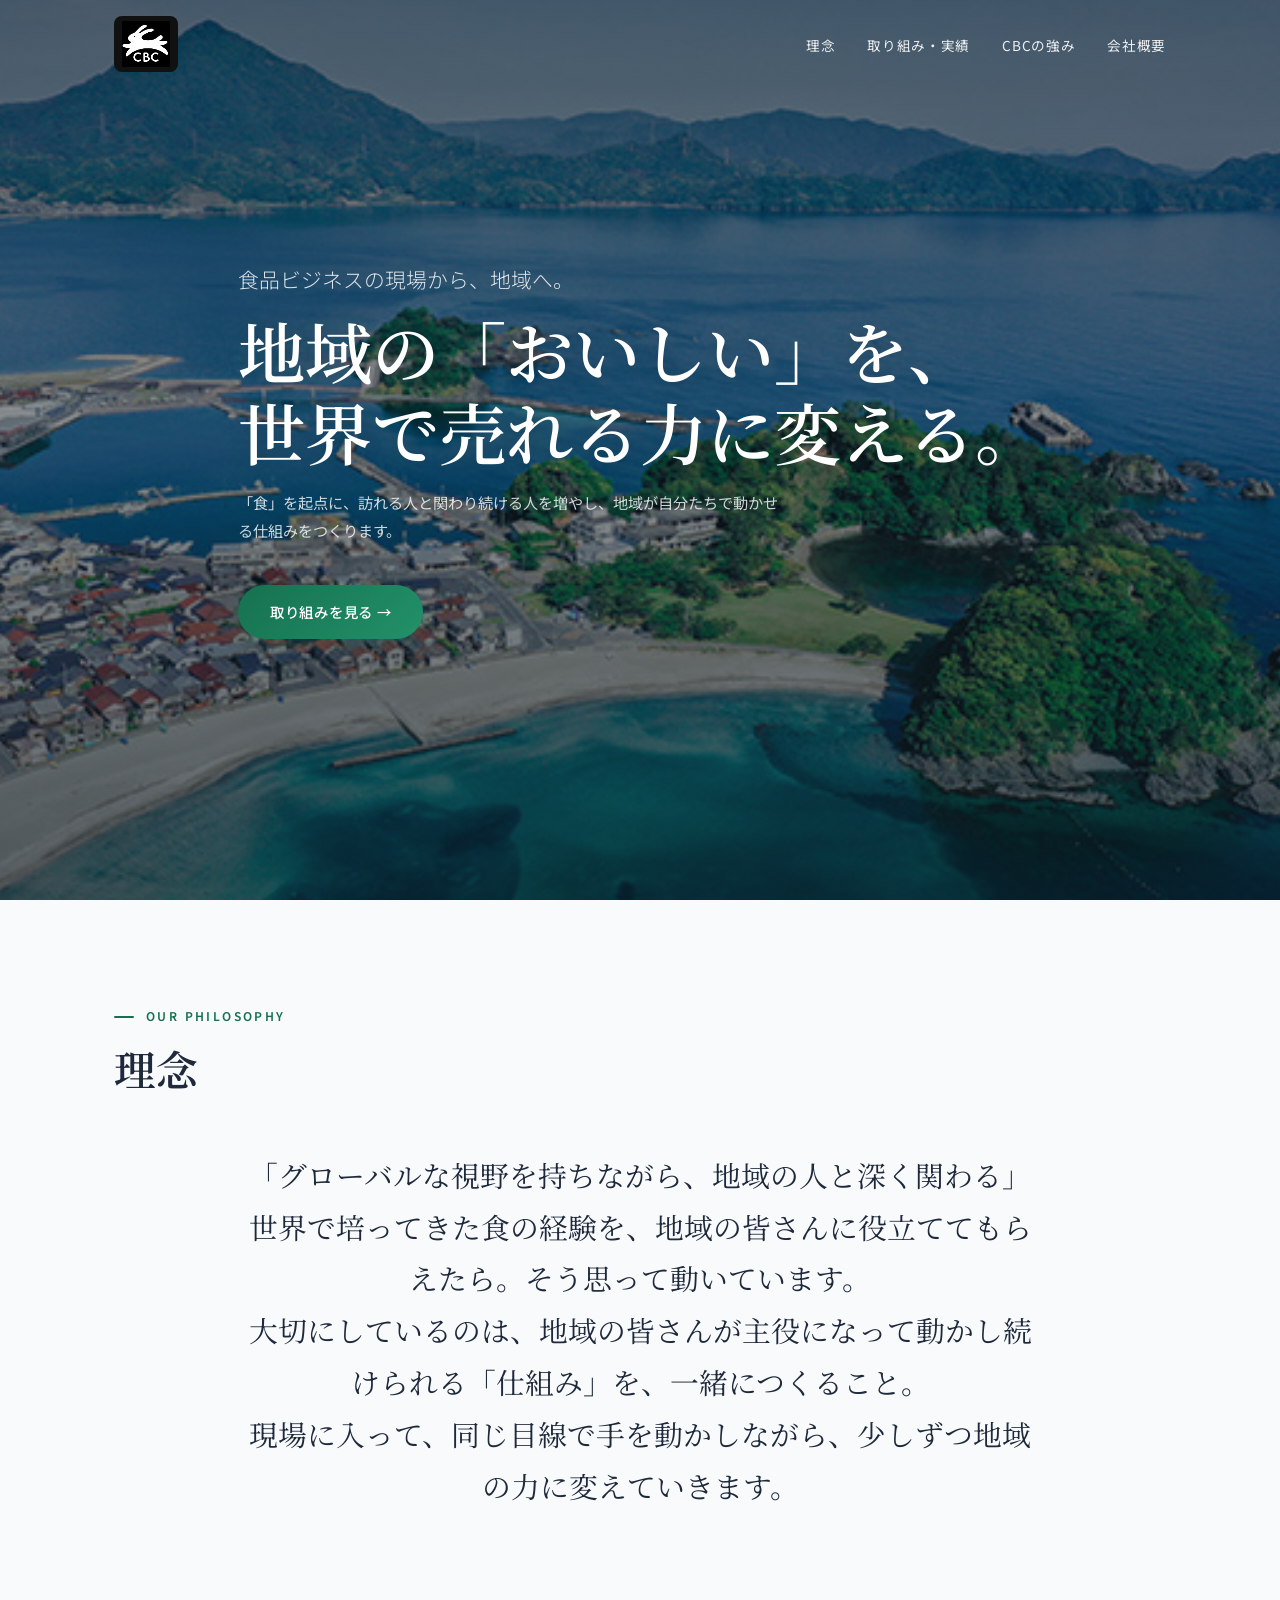
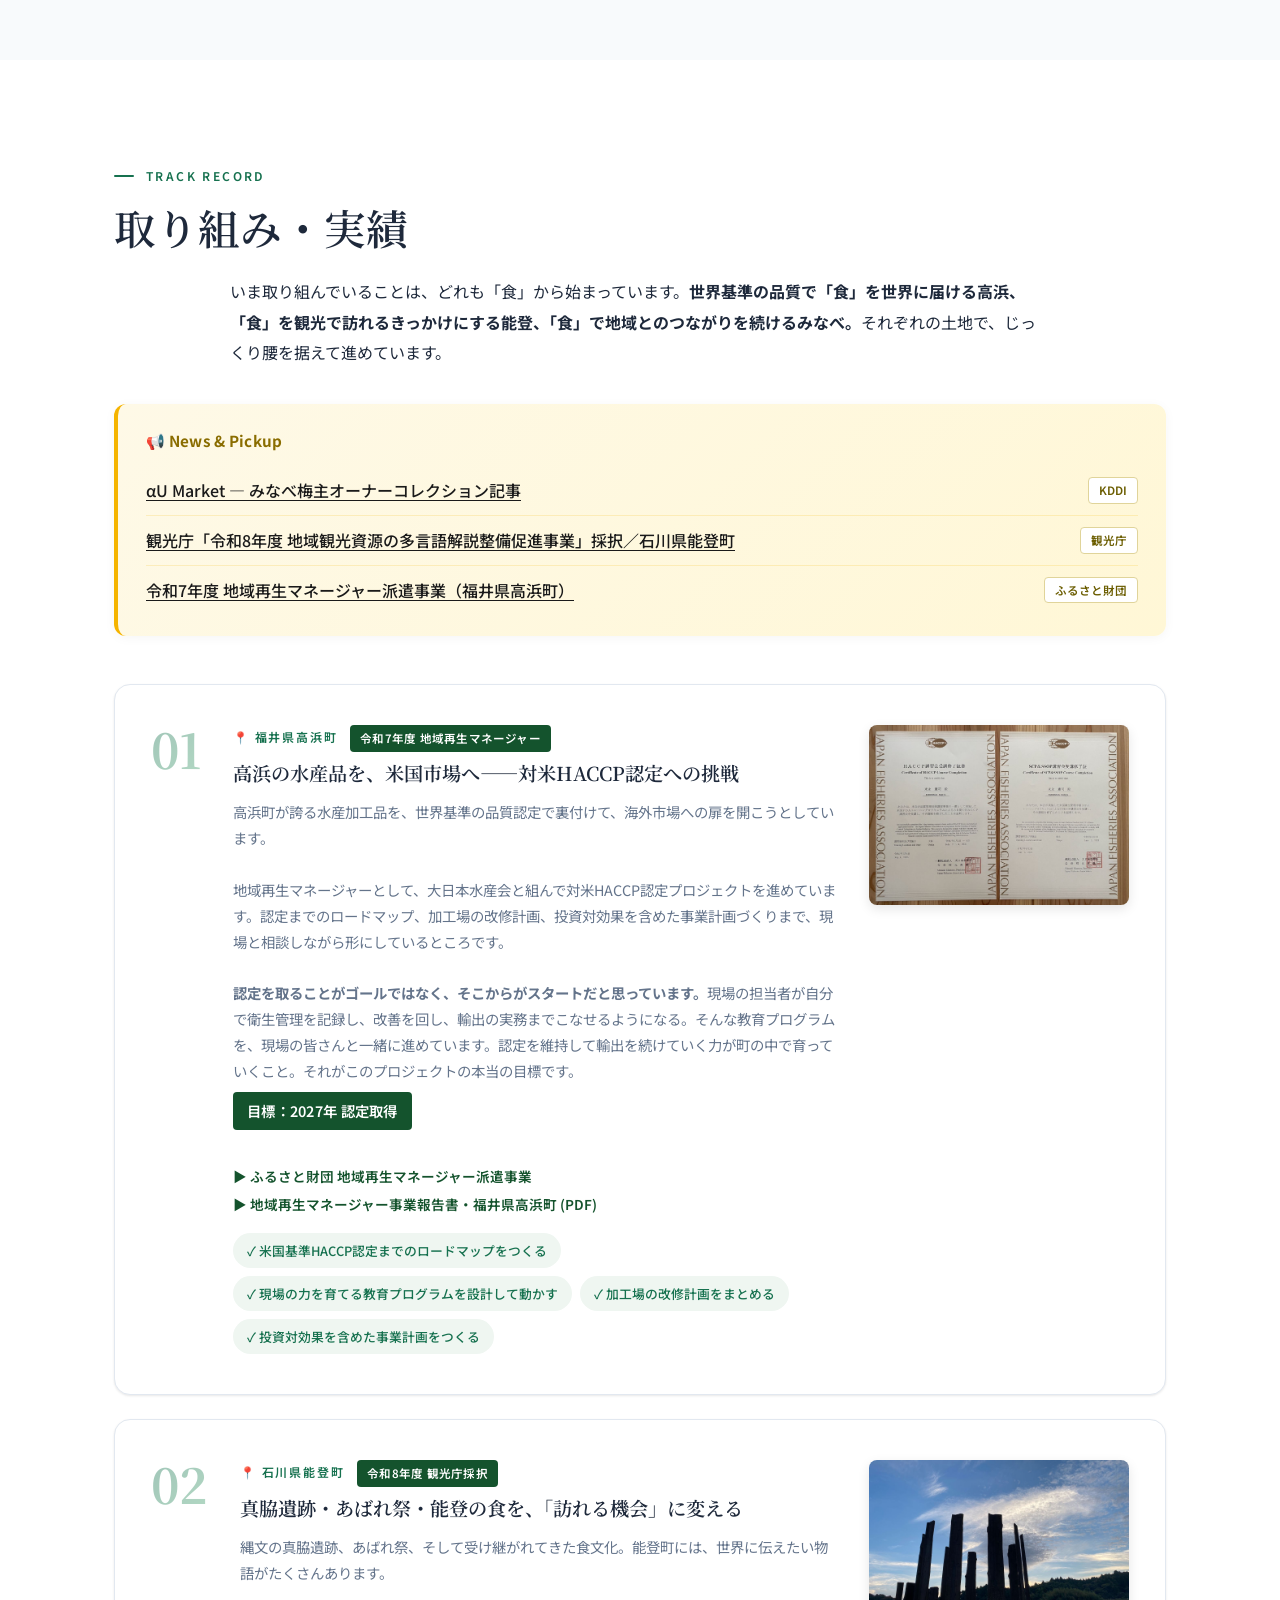
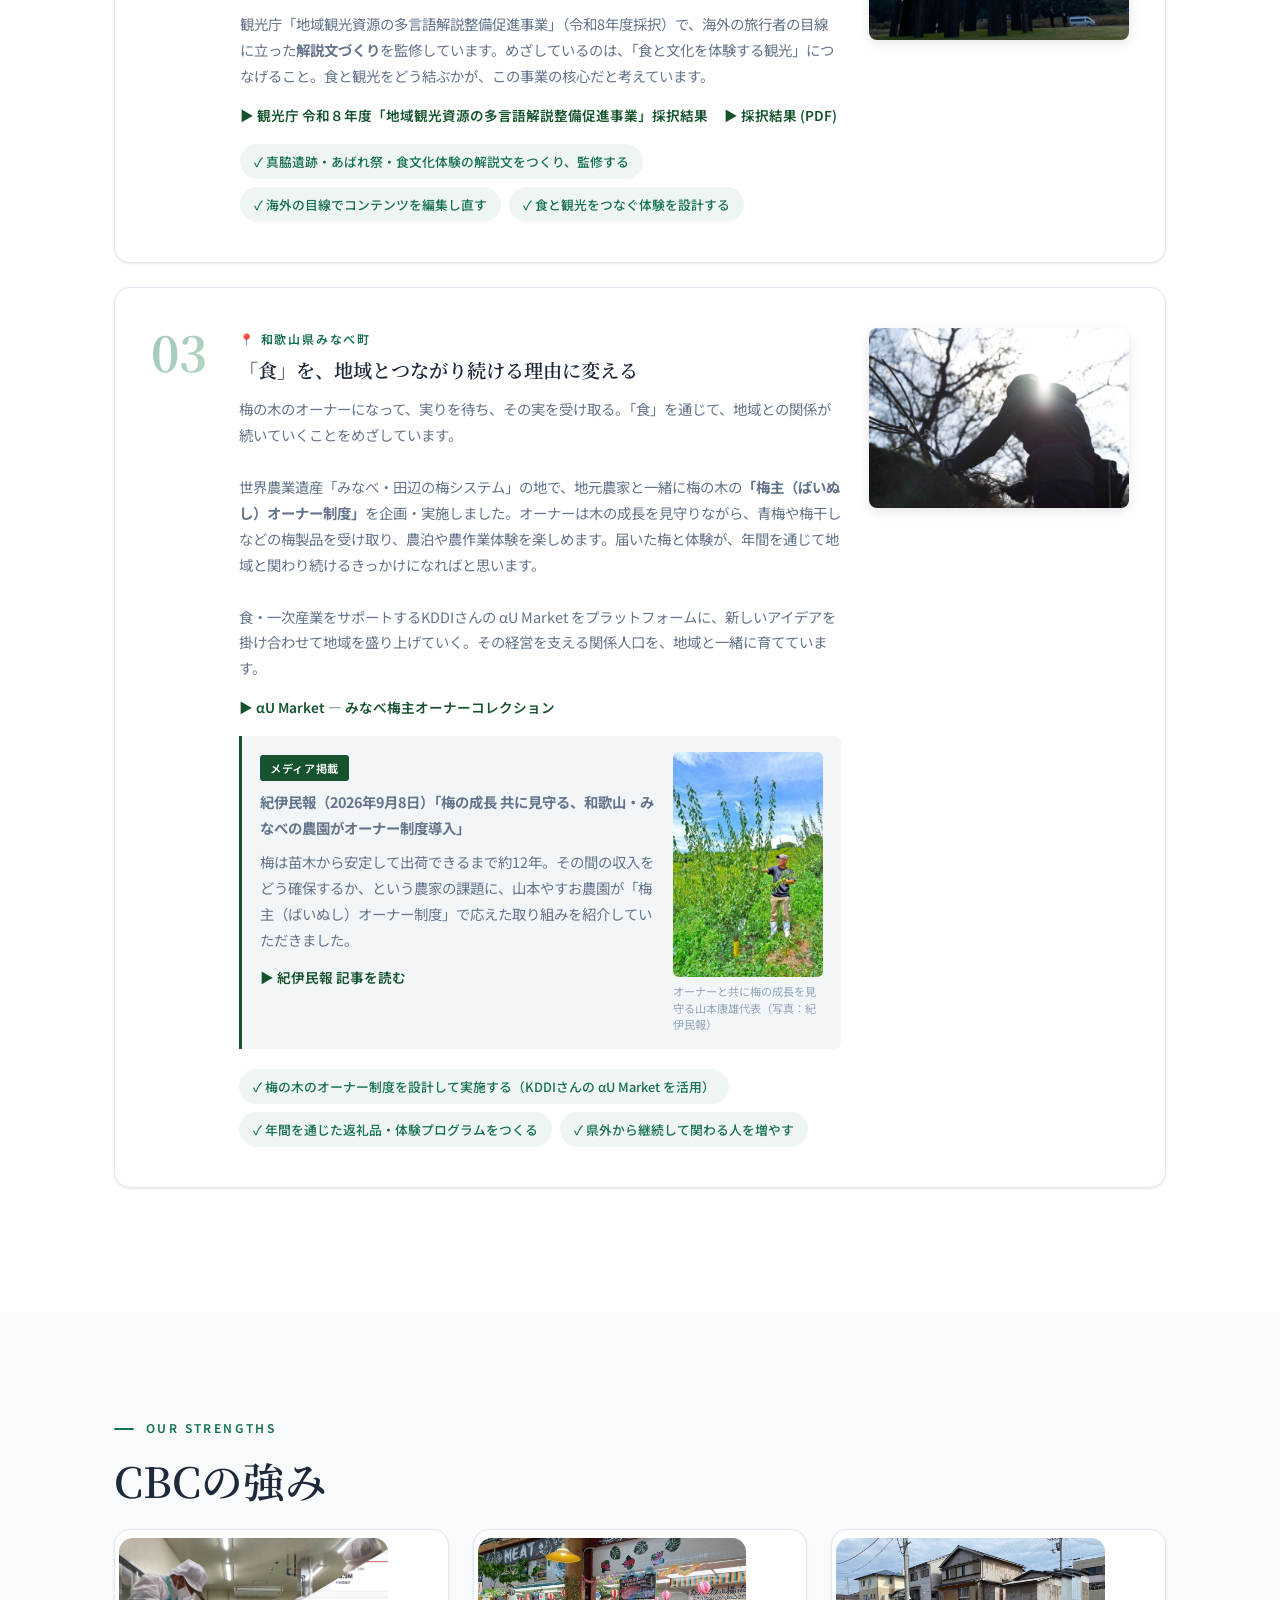
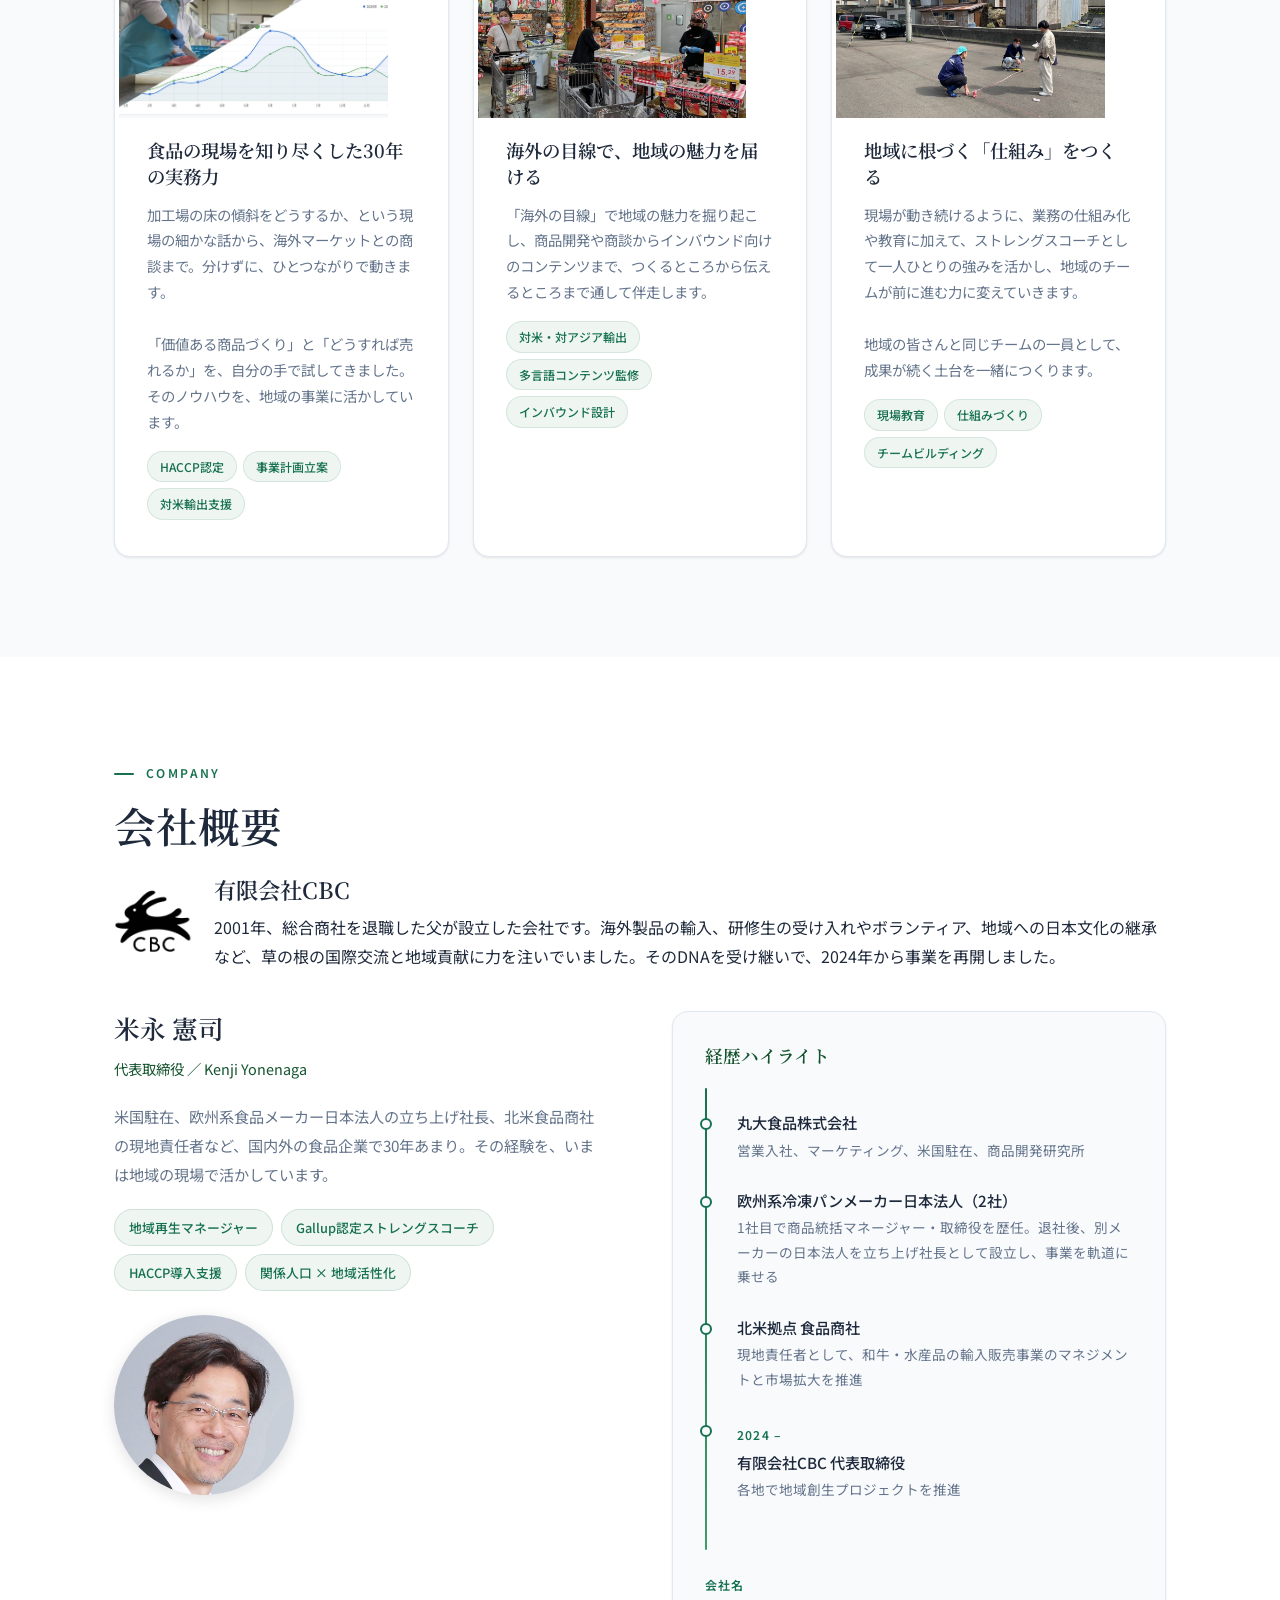
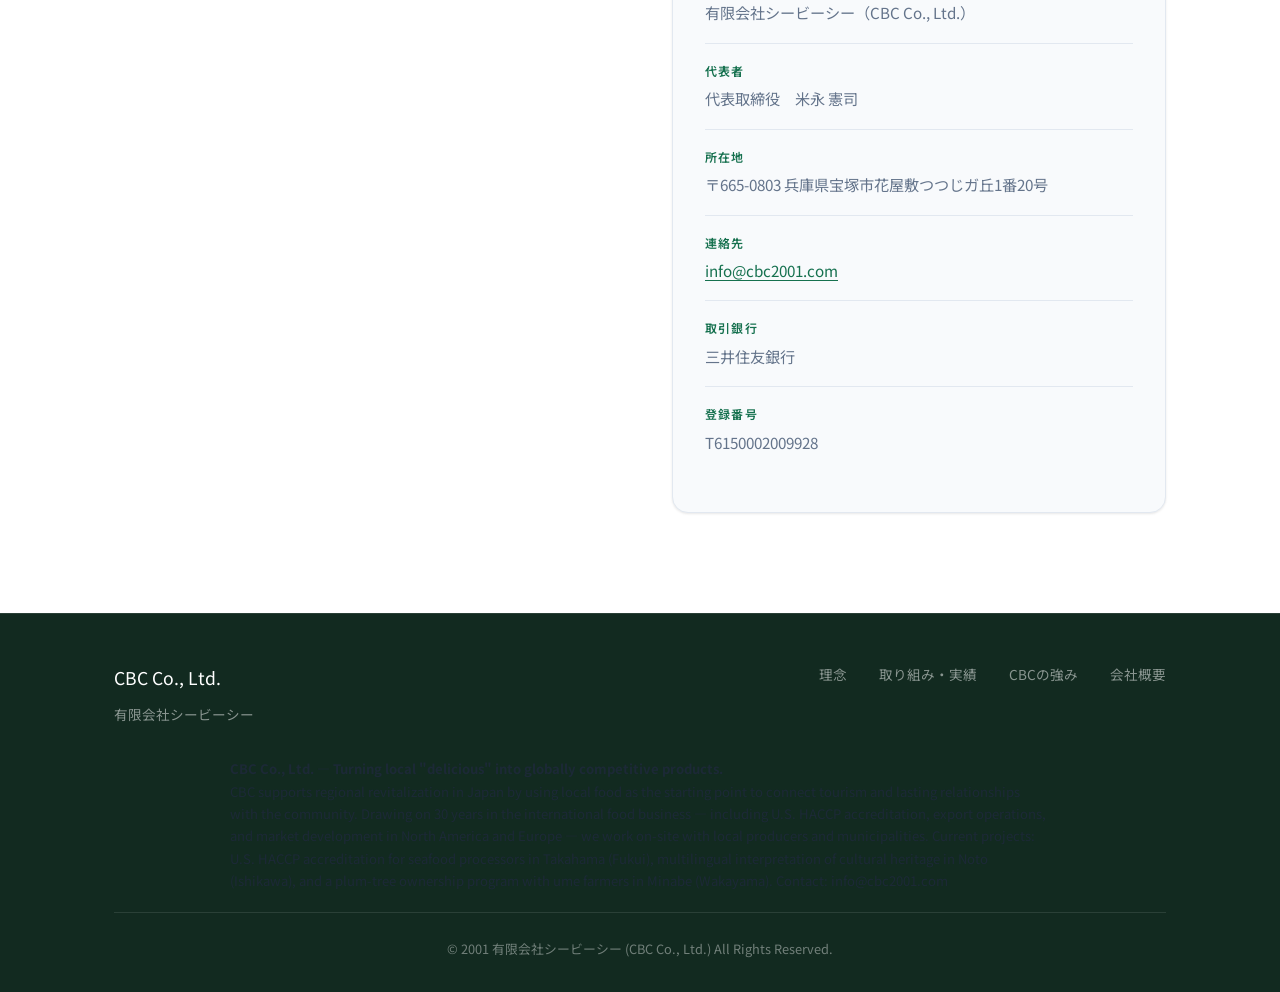
==== index.html @ c7a4ea44 "fix: 経歴ハイライトの冷凍パンメーカーを2社在籍と分かる表記に修正 Co-Authored-By: Claude Opus 5 <noreply@anthropic.com>" ====
<!DOCTYPE html>
<html lang="ja">
<head>
    <meta charset="UTF-8">
    <meta name="viewport" content="width=device-width, initial-scale=1.0">
    <title>有限会社CBC | 地域の「おいしい」を、世界で売れる力に変える</title>
    <meta name="description" content="食品ビジネス30年の実務力で、「食」を起点に観光と関係人口をつなぎ、地域に根づく仕組みをつくる。HACCP認定支援、多言語解説整備、海外展開まで現場で伴走します。">
    <link rel="stylesheet" href="style.css">
    <!-- Google Analytics -->
    <script async src="https://www.googletagmanager.com/gtag/js?id=G-JWTRM5EE16"></script>
    <script>
      window.dataLayer = window.dataLayer || [];
      function gtag(){dataLayer.push(arguments);}
      gtag('js', new Date());
      gtag('config', 'G-JWTRM5EE16');
    </script>
</head>
<body>

    <!-- ───── Navigation ───── -->
    <nav class="navbar" id="navbar">
        <div class="container">
            <a href="#hero" class="nav-logo">
                <img src="cbc_logo.jpeg" alt="CBC" class="nav-logo-img">
            </a>
            <ul class="nav-links" id="navLinks">
                <li><a href="#mission">理念</a></li>
                <li><a href="#projects">取り組み・実績</a></li>
                <li><a href="#services">CBCの強み</a></li>
                <li><a href="#about">会社概要</a></li>
            </ul>
            <button class="hamburger" id="hamburger" aria-label="メニューを開く">
                <span></span>
                <span></span>
                <span></span>
            </button>
        </div>
    </nav>

    <!-- ───── Hero ───── -->
    <section class="hero" id="hero">
        <div class="hero-bg">
            <img src="hero_takahama.jpg" alt="福井県高浜町の美しい沿岸風景">
        </div>
        <div class="container">
            <div class="hero-content fade-in">

                <p class="hero-subtitle">食品ビジネスの現場から、地域へ。</p>
                <h1>地域の「おいしい」を、<br>世界で売れる力に変える。</h1>
                <p class="hero-description">
                    「食」を起点に、訪れる人と関わり続ける人を増やし、地域が自分たちで動かせる仕組みをつくります。
                </p>
                <div class="hero-cta">
                    <a href="#projects" class="btn btn-primary">取り組みを見る →</a>
                </div>
            </div>
        </div>
    </section>

    <!-- ───── Mission ───── -->
    <section class="mission" id="mission">
        <div class="container">
            <div class="fade-in">
                <span class="section-label">Our Philosophy</span>
                <h2 class="section-title">理念</h2>
            </div>

            <div class="mission-quote fade-in">
                「グローバルな視野を持ちながら、地域の人と深く関わる」<br>
                世界で培ってきた食の経験を、地域の皆さんに役立ててもらえたら。そう思って動いています。<br>
                大切にしているのは、地域の皆さんが主役になって動かし続けられる「仕組み」を、一緒につくること。<br>
                現場に入って、同じ目線で手を動かしながら、少しずつ地域の力に変えていきます。
            </div>

        </div>
    </section>

    <!-- ───── Projects (実績) ───── -->
    <section class="projects" id="projects">
        <div class="container">
            <div class="fade-in">
                <span class="section-label">Track Record</span>
                <h2 class="section-title">取り組み・実績</h2>
            </div>

            <p class="projects-lead fade-in" style="max-width: 820px; margin: 0 auto 36px; line-height: 1.9;">いま取り組んでいることは、どれも「食」から始まっています。<strong>世界基準の品質で「食」を世界に届ける高浜、「食」を観光で訪れるきっかけにする能登、「食」で地域とのつながりを続けるみなべ。</strong>それぞれの土地で、じっくり腰を据えて進めています。</p>

            <div class="news-pickup fade-in">
                <span class="news-pickup-label">📢 News &amp; Pickup</span>
                <ul class="news-pickup-list">
                    <li>
                        <a href="#project-minabe">αU Market — みなべ梅主オーナーコレクション記事</a>
                        <span class="news-tag">KDDI</span>
                    </li>
                    <li>
                        <a href="https://www.mlit.go.jp/kankocho/kobo05_00100.html" target="_blank" rel="noopener">観光庁「令和8年度 地域観光資源の多言語解説整備促進事業」採択／石川県能登町</a>
                        <span class="news-tag">観光庁</span>
                    </li>
                    <li>
                        <a href="https://www.furusato-zaidan.or.jp/chiiki/" target="_blank" rel="noopener">令和7年度 地域再生マネージャー派遣事業（福井県高浜町）</a>
                        <span class="news-tag">ふるさと財団</span>
                    </li>
                </ul>
            </div>

            <div class="project-card fade-in">
                <div class="project-number">01</div>
                <div class="project-body">
                    <div class="project-text">
                        <div class="location">📍 福井県高浜町 <span class="location-badge">令和7年度 地域再生マネージャー</span></div>
                        <h3>高浜の水産品を、米国市場へ——対米HACCP認定への挑戦</h3>
                        <p>高浜町が誇る水産加工品を、世界基準の品質認定で裏付けて、海外市場への扉を開こうとしています。<br><br>地域再生マネージャーとして、大日本水産会と組んで対米HACCP認定プロジェクトを進めています。認定までのロードマップ、加工場の改修計画、投資対効果を含めた事業計画づくりまで、現場と相談しながら形にしているところです。<br><br><strong>認定を取ることがゴールではなく、そこからがスタートだと思っています。</strong>現場の担当者が自分で衛生管理を記録し、改善を回し、輸出の実務までこなせるようになる。そんな教育プログラムを、現場の皆さんと一緒に進めています。認定を維持して輸出を続けていく力が町の中で育っていくこと。それがこのプロジェクトの本当の目標です。</p>
                        <p class="project-target" style="color: #fff !important;">目標：2027年 認定取得</p>
                        <div class="project-links" style="margin-bottom: 16px;">
                            <a href="https://www.furusato-zaidan.or.jp/chiiki/" target="_blank" rel="noopener" class="project-link">▶ ふるさと財団 地域再生マネージャー派遣事業</a>
                            <a href="https://www.furusato-zaidan.or.jp/jigyo/ctrl/jigyou/upfile/444/MGkensaku_20260325_134418.pdf" target="_blank" rel="noopener" class="project-link">▶ 地域再生マネージャー事業報告書・福井県高浜町 (PDF)</a>
                        </div>

                        <div class="project-highlights">
                            <span class="project-highlight">✓ 米国基準HACCP認定までのロードマップをつくる</span>
                            <span class="project-highlight">✓ 現場の力を育てる教育プログラムを設計して動かす</span>
                            <span class="project-highlight">✓ 加工場の改修計画をまとめる</span>
                            <span class="project-highlight">✓ 投資対効果を含めた事業計画をつくる</span>
                        </div>
                    </div>
                    <img src="project_01.jpeg" alt="HACCP認定証書" class="project-img">
                </div>
            </div>

            <div class="project-card fade-in">
                <div class="project-number">02</div>
                <div class="project-body">
                    <div class="project-text">
                        <div class="location">📍 石川県能登町 <span class="location-badge">令和8年度 観光庁採択</span></div>
                        <h3>真脇遺跡・あばれ祭・能登の食を、「訪れる機会」に変える</h3>
                        <p>縄文の真脇遺跡、あばれ祭、そして受け継がれてきた食文化。能登町には、世界に伝えたい物語がたくさんあります。<br><br>観光庁「地域観光資源の多言語解説整備促進事業」（令和8年度採択）で、海外の旅行者の目線に立った<strong>解説文づくり</strong>を監修しています。めざしているのは、「食と文化を体験する観光」につなげること。食と観光をどう結ぶかが、この事業の核心だと考えています。</p>
                        <div class="project-links" style="margin-bottom: 16px;">
                            <a href="https://www.mlit.go.jp/kankocho/kobo05_00100.html" target="_blank" rel="noopener" class="project-link">▶ 観光庁 令和８年度「地域観光資源の多言語解説整備促進事業」採択結果</a>
                            <a href="https://www.mlit.go.jp/kankocho/content/001998495.pdf" target="_blank" rel="noopener" class="project-link">▶ 採択結果 (PDF)</a>
                        </div>

                        <div class="project-highlights">
                            <span class="project-highlight">✓ 真脇遺跡・あばれ祭・食文化体験の解説文をつくり、監修する</span>
                            <span class="project-highlight">✓ 海外の目線でコンテンツを編集し直す</span>
                            <span class="project-highlight">✓ 食と観光をつなぐ体験を設計する</span>
                        </div>
                    </div>
                    <img src="project_05.jpeg" alt="石川県能登町 真脇遺跡（縄文時代の環状木柱列）" class="project-img"
                         onerror="this.onerror=null;this.src='hero_regional.png';">
                </div>
            </div>

            <div class="project-card fade-in" id="project-minabe">
                <div class="project-number">03</div>
                <div class="project-body">
                    <div class="project-text">
                        <div class="location">📍 和歌山県みなべ町</div>
                        <h3>「食」を、地域とつながり続ける理由に変える</h3>
                        <p>梅の木のオーナーになって、実りを待ち、その実を受け取る。「食」を通じて、地域との関係が続いていくことをめざしています。<br><br>世界農業遺産「みなべ・田辺の梅システム」の地で、地元農家と一緒に梅の木の<strong>「梅主（ばいぬし）オーナー制度」</strong>を企画・実施しました。オーナーは木の成長を見守りながら、青梅や梅干しなどの梅製品を受け取り、農泊や農作業体験を楽しめます。届いた梅と体験が、年間を通じて地域と関わり続けるきっかけになればと思います。<br><br>食・一次産業をサポートするKDDIさんの αU Market をプラットフォームに、新しいアイデアを掛け合わせて地域を盛り上げていく。その経営を支える関係人口を、地域と一緒に育てています。</p>
                        <div class="project-links" style="margin-bottom: 16px;">
                            <a href="https://market.alpha-u.io/collections/TUNAGU" target="_blank" rel="noopener" class="project-link">▶ αU Market — みなべ梅主オーナーコレクション</a>
                        </div>

                        <div class="project-press">
                            <div class="project-press-text">
                                <span class="project-press-label">メディア掲載</span>
                                <p class="project-press-title">紀伊民報（2026年9月8日）「梅の成長 共に見守る、和歌山・みなべの農園がオーナー制度導入」</p>
                                <p class="project-press-comment">梅は苗木から安定して出荷できるまで約12年。その間の収入をどう確保するか、という農家の課題に、山本やすお農園が「梅主（ばいぬし）オーナー制度」で応えた取り組みを紹介していただきました。</p>
                                <a href="https://www.agara.co.jp/article/683297" target="_blank" rel="noopener" class="project-link">▶ 紀伊民報 記事を読む</a>
                            </div>
                            <figure class="project-press-figure">
                                <img src="press_kiiminpo_2026.jpg" alt="オーナーと共に梅の成長を見守る山本康雄代表（和歌山県みなべ町熊岡）" loading="lazy">
                                <figcaption>オーナーと共に梅の成長を見守る山本康雄代表（写真：紀伊民報）</figcaption>
                            </figure>
                        </div>

                        <div class="project-highlights">
                            <span class="project-highlight">✓ 梅の木のオーナー制度を設計して実施する（KDDIさんの αU Market を活用）</span>
                            <span class="project-highlight">✓ 年間を通じた返礼品・体験プログラムをつくる</span>
                            <span class="project-highlight">✓ 県外から継続して関わる人を増やす</span>
                        </div>
                    </div>
                    <img src="project_02.jpeg" alt="農業現場の様子" class="project-img">
                </div>
            </div>
        </div>
    </section>

    <!-- ───── Services (3つの強み) ───── -->
    <section class="services" id="services">
        <div class="container">
            <div class="fade-in">
                <span class="section-label">Our Strengths</span>
                <h2 class="section-title">CBCの強み</h2>
            </div>

            <div class="services-grid">
                <div class="service-card fade-in" data-delay="0">
                    <img src="service_01.jpeg" alt="食品の現場を知り尽くした30年の実務力" class="service-card-img">
                    <h3>食品の現場を知り尽くした30年の実務力</h3>
                    <p>加工場の床の傾斜をどうするか、という現場の細かな話から、海外マーケットとの商談まで。分けずに、ひとつながりで動きます。<br><br>「価値ある商品づくり」と「どうすれば売れるか」を、自分の手で試してきました。そのノウハウを、地域の事業に活かしています。</p>
                    <div class="service-tags">
                        <span class="service-tag">HACCP認定</span>
                        <span class="service-tag">事業計画立案</span>
                        <span class="service-tag">対米輸出支援</span>
                    </div>
                </div>
                <div class="service-card fade-in" data-delay="150">
                    <img src="strength_overseas.jpg" alt="米国スーパーでのUS WAGYU販売現場" class="service-card-img">
                    <h3>海外の目線で、地域の魅力を届ける</h3>
                    <p>「海外の目線」で地域の魅力を掘り起こし、商品開発や商談からインバウンド向けのコンテンツまで、つくるところから伝えるところまで通して伴走します。</p>
                    <div class="service-tags">
                        <span class="service-tag">対米・対アジア輸出</span>
                        <span class="service-tag">多言語コンテンツ監修</span>
                        <span class="service-tag">インバウンド設計</span>
                    </div>
                </div>
                <div class="service-card fade-in" data-delay="300">
                    <img src="strength_community.jpg" alt="地域でのフィールドワーク・現地計測の様子" class="service-card-img">
                    <h3>地域に根づく「仕組み」をつくる</h3>
                    <p>現場が動き続けるように、業務の仕組み化や教育に加えて、ストレングスコーチとして一人ひとりの強みを活かし、地域のチームが前に進む力に変えていきます。<br><br>地域の皆さんと同じチームの一員として、成果が続く土台を一緒につくります。</p>
                    <div class="service-tags">
                        <span class="service-tag">現場教育</span>
                        <span class="service-tag">仕組みづくり</span>
                        <span class="service-tag">チームビルディング</span>
                    </div>
                </div>
            </div>
        </div>
    </section>

    <!-- ───── About ───── -->
    <section class="about" id="about">
        <div class="container">
            <div class="fade-in">
                <span class="section-label">Company</span>
                <h2 class="section-title">会社概要</h2>
            </div>

            <div class="company-intro fade-in" style="display: flex; align-items: center; gap: 20px; margin-bottom: 40px;">
                <img src="cbc_logo.jpeg" alt="CBC ロゴ" style="width: 80px; height: 80px; object-fit: contain;">
                <div>
                    <h3 style="font-family: var(--font-heading); font-size: 1.4rem; margin-bottom: 8px;">有限会社CBC</h3>
                    <p>2001年、総合商社を退職した父が設立した会社です。海外製品の輸入、研修生の受け入れやボランティア、地域への日本文化の継承など、草の根の国際交流と地域貢献に力を注いでいました。そのDNAを受け継いで、2024年から事業を再開しました。</p>
                </div>
            </div>

            <div class="about-grid">
                <div class="about-text fade-in-left">
                    <h3 style="font-family: var(--font-heading); font-size: 1.6rem; margin-bottom: 8px;">米永 憲司</h3>
                    <p style="color: var(--color-accent); font-size: 0.9rem; margin-bottom: 20px;">代表取締役 ／ Kenji Yonenaga</p>

                    <p>米国駐在、欧州系食品メーカー日本法人の立ち上げ社長、北米食品商社の現地責任者など、国内外の食品企業で30年あまり。その経験を、いまは地域の現場で活かしています。</p>

                    <div class="strengths">
                        <span class="strength-tag">地域再生マネージャー</span>
                        <span class="strength-tag">Gallup認定ストレングスコーチ</span>
                        <span class="strength-tag">HACCP導入支援</span>
                        <span class="strength-tag">関係人口 × 地域活性化</span>
                    </div>
                    <img src="kenji_profile.jpeg" alt="米永 憲司" style="width: 180px; height: 180px; object-fit: cover; object-position: center top; border-radius: 50%; display: block; margin-top: 24px; box-shadow: 0 4px 16px rgba(0,0,0,0.12);">
                </div>

                <div class="profile-card fade-in-right">
                    <h4 style="font-family: var(--font-heading); font-size: 1.1rem; margin-bottom: 20px; color: var(--color-accent);">経歴ハイライト</h4>
                    <div class="timeline">
                        <div class="timeline-item">
                            <h4>丸大食品株式会社</h4>
                            <p>営業入社、マーケティング、米国駐在、商品開発研究所</p>
                        </div>
                        <div class="timeline-item">
                            <h4>欧州系冷凍パンメーカー日本法人（2社）</h4>
                            <p>1社目で商品統括マネージャー・取締役を歴任。退社後、別メーカーの日本法人を立ち上げ社長として設立し、事業を軌道に乗せる</p>
                        </div>
                        <div class="timeline-item">
                            <h4>北米拠点 食品商社</h4>
                            <p>現地責任者として、和牛・水産品の輸入販売事業のマネジメントと市場拡大を推進</p>
                        </div>
                        <div class="timeline-item">
                            <span class="year">2024 –</span>
                            <h4>有限会社CBC 代表取締役</h4>
                            <p>各地で地域創生プロジェクトを推進</p>
                        </div>
                    </div>

                    <dl class="profile-info" style="margin-top: 24px;">
                        <dt>会社名</dt>
                        <dd>有限会社シービーシー（CBC Co., Ltd.）</dd>
                        <dt>代表者</dt>
                        <dd>代表取締役　米永 憲司</dd>
                        <dt>所在地</dt>
                        <dd>〒665-0803 兵庫県宝塚市花屋敷つつじガ丘1番20号</dd>
                        <dt>連絡先</dt>
                        <dd><a href="mailto:info@cbc2001.com">info@cbc2001.com</a></dd>
                        <dt>取引銀行</dt>
                        <dd>三井住友銀行</dd>
                        <dt>登録番号</dt>
                        <dd>T6150002009928</dd>
                    </dl>
                </div>
            </div>
        </div>
    </section>


    <!-- ───── Footer ───── -->
    <footer class="footer">
        <div class="container">
            <div class="footer-content">
                <div class="footer-brand">
                    <div class="name">CBC Co., Ltd.</div>
                    <div class="company">有限会社シービーシー</div>
                </div>
                <div class="footer-links">
                    <a href="#mission">理念</a>
                    <a href="#projects">取り組み・実績</a>
                    <a href="#services">CBCの強み</a>
                    <a href="#about">会社概要</a>
                </div>
            </div>
            <div class="footer-english" style="max-width: 820px; margin: 0 auto 20px; font-size: 0.82rem; line-height: 1.7; opacity: 0.85;">
                <strong>CBC Co., Ltd. — Turning local "delicious" into globally competitive products.</strong><br>
                CBC supports regional revitalization in Japan by using local food as the starting point to connect tourism and lasting relationships with the community. Drawing on 30 years in the international food business — including U.S. HACCP accreditation, export operations, and market development in North America and Europe — we work on-site with local producers and municipalities. Current projects: U.S. HACCP accreditation for seafood processors in Takahama (Fukui), multilingual interpretation of cultural heritage in Noto (Ishikawa), and a plum-tree ownership program with ume farmers in Minabe (Wakayama). Contact: info@cbc2001.com
            </div>
            <div class="footer-bottom">
                &copy; 2001 有限会社シービーシー (CBC Co., Ltd.) All Rights Reserved.
            </div>
        </div>
    </footer>

    <script src="script.js"></script>

</body>
</html>
---- style.css ----
/* ============================================================
   米永憲司 LP — style.css
   Design: 明るい和モダン × プレミアム（ライトテーマ）
   ============================================================ */

@import url('https://fonts.googleapis.com/css2?family=Noto+Sans+JP:wght@300;400;500;700&family=Noto+Serif+JP:wght@400;600;700&display=swap');

/* ---------- Custom Properties ---------- */
:root {
  --color-primary: #16714F;
  --color-primary-light: #22916A;
  --color-primary-dark: #0F5138;
  --color-accent: #14532D;
  --color-accent-light: #3F9D6B;
  --color-accent-warm: #F59E0B;
  --color-bg-light: #FFFFFF;
  --color-bg-section: #F8FAFC;
  --color-bg-section-alt: #EFF6F1;
  --color-bg-card: #FFFFFF;
  --color-text: #1E293B;
  --color-text-muted: #64748B;
  --color-text-light: #94A3B8;
  --color-border: rgba(22, 113, 79, 0.12);
  --color-border-light: #E2E8F0;
  --color-glass: rgba(255, 255, 255, 0.7);
  --color-glass-border: rgba(22, 113, 79, 0.1);
  --color-hero-gradient-1: #16714F;
  --color-hero-gradient-2: #0F5138;
  --color-success: #10B981;

  --font-heading: 'Noto Serif JP', 'Hiragino Mincho ProN', 'Yu Mincho', serif;
  --font-body: 'Noto Sans JP', 'Hiragino Kaku Gothic ProN', 'Yu Gothic', Meiryo, sans-serif;

  --section-padding: 100px 0;
  --container-width: 1100px;
  --radius: 16px;
  --radius-sm: 8px;
  --transition: 0.4s cubic-bezier(0.25, 0.46, 0.45, 0.94);

  --shadow-sm: 0 1px 3px rgba(0, 0, 0, 0.06), 0 1px 2px rgba(0, 0, 0, 0.04);
  --shadow-md: 0 4px 16px rgba(0, 0, 0, 0.06), 0 2px 4px rgba(0, 0, 0, 0.04);
  --shadow-lg: 0 12px 40px rgba(0, 0, 0, 0.08), 0 4px 12px rgba(0, 0, 0, 0.04);
  --shadow-xl: 0 20px 60px rgba(0, 0, 0, 0.1);
}

/* ---------- Reset & Base ---------- */
*, *::before, *::after {
  margin: 0;
  padding: 0;
  box-sizing: border-box;
}

html {
  scroll-behavior: smooth;
  font-size: 16px;
}

body {
  font-family: var(--font-body);
  background: var(--color-bg-light);
  color: var(--color-text);
  line-height: 1.8;
  overflow-x: hidden;
  -webkit-font-smoothing: antialiased;
}

img { max-width: 100%; display: block; }
a { color: var(--color-primary); text-decoration: none; transition: var(--transition); }
a:hover { color: var(--color-primary-dark); }

.container {
  max-width: var(--container-width);
  margin: 0 auto;
  padding: 0 24px;
}

/* ---------- Typography ---------- */
h1, h2, h3, h4 {
  font-family: var(--font-heading);
  font-weight: 600;
  line-height: 1.4;
  color: var(--color-text);
}

.section-label {
  display: inline-block;
  font-family: var(--font-body);
  font-size: 0.75rem;
  font-weight: 600;
  letter-spacing: 0.2em;
  text-transform: uppercase;
  color: var(--color-primary);
  margin-bottom: 12px;
  position: relative;
  padding-left: 32px;
}

.section-label::before {
  content: '';
  position: absolute;
  left: 0;
  top: 50%;
  width: 20px;
  height: 2px;
  background: var(--color-primary);
  border-radius: 1px;
}

.section-title {
  font-size: clamp(1.8rem, 4vw, 2.6rem);
  margin-bottom: 20px;
  color: var(--color-text);
  background: linear-gradient(135deg, var(--color-text) 30%, var(--color-primary));
  -webkit-background-clip: text;
  -webkit-text-fill-color: transparent;
  background-clip: text;
}

.section-subtitle {
  font-family: var(--font-body);
  font-size: 1rem;
  color: var(--color-text-muted);
  max-width: 640px;
  margin-bottom: 48px;
  font-weight: 300;
}

/* ---------- Scroll Animation ---------- */
.fade-in {
  opacity: 0;
  transform: translateY(40px);
  transition: opacity 0.8s ease, transform 0.8s ease;
}

.fade-in.visible {
  opacity: 1;
  transform: translateY(0);
}

.fade-in-left {
  opacity: 0;
  transform: translateX(-40px);
  transition: opacity 0.8s ease, transform 0.8s ease;
}

.fade-in-left.visible {
  opacity: 1;
  transform: translateX(0);
}

.fade-in-right {
  opacity: 0;
  transform: translateX(40px);
  transition: opacity 0.8s ease, transform 0.8s ease;
}

.fade-in-right.visible {
  opacity: 1;
  transform: translateX(0);
}

/* ---------- Navigation ---------- */
.navbar {
  position: fixed;
  top: 0;
  left: 0;
  width: 100%;
  z-index: 1000;
  padding: 16px 0;
  transition: var(--transition);
}

.navbar.scrolled {
  background: rgba(255, 255, 255, 0.92);
  backdrop-filter: blur(20px);
  -webkit-backdrop-filter: blur(20px);
  border-bottom: 1px solid var(--color-border-light);
  padding: 10px 0;
  box-shadow: var(--shadow-sm);
}

.navbar .container {
  display: flex;
  justify-content: space-between;
  align-items: center;
}

.nav-logo {
  display: flex;
  align-items: center;
  background: #111;
  border-radius: 8px;
  padding: 4px 8px;
}

.nav-logo-img {
  width: 48px;
  height: 48px;
  object-fit: contain;
  display: block;
  filter: invert(1) brightness(2);
}

.nav-links {
  display: flex;
  list-style: none;
  gap: 32px;
}

.nav-links a {
  color: rgba(255, 255, 255, 0.9);
  font-size: 0.85rem;
  font-weight: 400;
  letter-spacing: 0.05em;
  position: relative;
  padding-bottom: 4px;
}

.nav-links a::after {
  content: '';
  position: absolute;
  bottom: 0;
  left: 0;
  width: 0;
  height: 2px;
  background: var(--color-primary);
  border-radius: 1px;
  transition: var(--transition);
}

.nav-links a:hover {
  color: var(--color-primary);
}

.nav-links a:hover::after {
  width: 100%;
}

.hamburger {
  display: none;
  flex-direction: column;
  gap: 5px;
  cursor: pointer;
  background: none;
  border: none;
  padding: 4px;
}

.hamburger span {
  width: 24px;
  height: 2px;
  background: #fff;
  border-radius: 2px;
  transition: var(--transition);
}

.navbar.scrolled .hamburger span {
  background: var(--color-text);
}

.navbar.scrolled .nav-links a {
  color: var(--color-text);
}

/* ---------- Hero ---------- */
.hero {
  position: relative;
  height: 100vh;
  min-height: 700px;
  display: flex;
  align-items: center;
  overflow: hidden;
}

.hero-bg {
  position: absolute;
  inset: 0;
  z-index: 0;
}

.hero-bg img {
  width: 100%;
  height: 100%;
  object-fit: cover;
  filter: brightness(0.78) saturate(0.95);
}

.hero-bg::after {
  content: '';
  position: absolute;
  inset: 0;
  background: linear-gradient(
    to bottom,
    rgba(10, 25, 35, 0.50) 0%,
    rgba(10, 25, 35, 0.30) 45%,
    rgba(10, 25, 35, 0.55) 100%
  );
}

.hero-content {
  position: relative;
  z-index: 1;
}

.hero-tag {
  display: inline-flex;
  align-items: center;
  gap: 8px;
  background: rgba(255, 255, 255, 0.15);
  backdrop-filter: blur(12px);
  -webkit-backdrop-filter: blur(12px);
  border: 1px solid rgba(255, 255, 255, 0.25);
  border-radius: 40px;
  padding: 8px 20px;
  font-size: 0.8rem;
  color: #fff;
  margin-bottom: 24px;
  letter-spacing: 0.1em;
}

.hero-tag .dot {
  width: 6px;
  height: 6px;
  border-radius: 50%;
  background: var(--color-accent-warm);
  animation: pulse 2s infinite;
}

@keyframes pulse {
  0%, 100% { opacity: 1; }
  50% { opacity: 0.3; }
}

.hero h1 {
  font-size: clamp(2.4rem, 6vw, 4.2rem);
  line-height: 1.2;
  margin-bottom: 16px;
  color: #fff;
  background: none;
  -webkit-text-fill-color: #fff;
  text-shadow: 0 2px 20px rgba(0, 0, 0, 0.15);
}

.hero-subtitle {
  font-size: clamp(1rem, 2.2vw, 1.3rem);
  color: rgba(255, 255, 255, 0.85);
  margin-bottom: 12px;
  font-weight: 300;
}

.hero-description {
  font-size: 0.95rem;
  color: rgba(255, 255, 255, 0.8);
  max-width: 540px;
  margin-bottom: 40px;
  line-height: 1.9;
}

.hero-cta {
  display: flex;
  gap: 16px;
  flex-wrap: wrap;
}

.btn {
  display: inline-flex;
  align-items: center;
  gap: 8px;
  padding: 14px 32px;
  border-radius: 40px;
  font-family: var(--font-body);
  font-size: 0.9rem;
  font-weight: 500;
  letter-spacing: 0.05em;
  border: none;
  cursor: pointer;
  transition: var(--transition);
}

.btn-primary {
  background: linear-gradient(135deg, var(--color-primary), var(--color-primary-light));
  color: #fff;
  box-shadow: 0 4px 16px rgba(22, 113, 79, 0.3);
}

.btn-primary:hover {
  transform: translateY(-2px);
  box-shadow: 0 8px 30px rgba(22, 113, 79, 0.4);
  color: #fff;
}

.btn-outline {
  background: transparent;
  border: 1.5px solid rgba(255, 255, 255, 0.5);
  color: #fff;
}

.btn-outline:hover {
  background: rgba(255, 255, 255, 0.15);
  border-color: #fff;
  transform: translateY(-2px);
  color: #fff;
}

/* ---------- Stats Bar ---------- */
.stats-bar {
  background: var(--color-bg-light);
  border-top: 1px solid var(--color-border-light);
  border-bottom: 1px solid var(--color-border-light);
  padding: 48px 0;
}

.stats-grid {
  display: grid;
  grid-template-columns: repeat(4, 1fr);
  gap: 32px;
  text-align: center;
}

.stat-item .stat-number {
  font-family: var(--font-heading);
  font-size: 2.6rem;
  font-weight: 700;
  color: var(--color-primary);
  line-height: 1;
  margin-bottom: 8px;
}

.stat-item .stat-label {
  font-size: 0.8rem;
  color: var(--color-text-muted);
  letter-spacing: 0.05em;
}

/* ---------- Mission ---------- */
.mission {
  padding: var(--section-padding);
  background: var(--color-bg-section);
  position: relative;
}

.mission-quote {
  font-family: var(--font-heading);
  font-size: clamp(1.3rem, 3vw, 1.8rem);
  text-align: center;
  max-width: 800px;
  margin: 0 auto 32px;
  color: var(--color-text);
  position: relative;
  padding: 32px 0 16px;
  line-height: 1.8;
}


.mission-cards {
  display: grid;
  grid-template-columns: repeat(3, 1fr);
  gap: 24px;
}

.mission-card-img {
  width: calc(100% + 48px);
  height: 180px;
  object-fit: cover;
  border-radius: calc(var(--radius) - 2px) calc(var(--radius) - 2px) 0 0;
  margin: -24px -24px 20px -24px;
  display: block;
}

.mission-card {
  background: var(--color-bg-card);
  border: 1px solid var(--color-border-light);
  border-radius: var(--radius);
  overflow: hidden;
  padding: 36px 28px;
  transition: var(--transition);
  box-shadow: var(--shadow-sm);
}

.mission-card:hover {
  transform: translateY(-6px);
  border-color: var(--color-primary);
  box-shadow: var(--shadow-lg);
}

.mission-card .icon {
  font-size: 2rem;
  margin-bottom: 16px;
  width: 56px;
  height: 56px;
  display: flex;
  align-items: center;
  justify-content: center;
  background: var(--color-bg-section-alt);
  border-radius: 12px;
}

.mission-card h3 {
  font-size: 1.1rem;
  margin-bottom: 12px;
  color: var(--color-primary);
}

.mission-card p {
  font-size: 0.9rem;
  color: var(--color-text-muted);
  line-height: 1.8;
}

/* ---------- About ---------- */
.about {
  padding: var(--section-padding);
  background: var(--color-bg-light);
  position: relative;
}

.about-grid {
  display: grid;
  grid-template-columns: 1fr 1fr;
  gap: 64px;
  align-items: start;
}

.about-text p {
  margin-bottom: 20px;
  font-size: 0.95rem;
  color: var(--color-text-muted);
  line-height: 1.9;
}

.about-text p strong {
  color: var(--color-text);
}

.profile-card {
  background: var(--color-bg-section);
  border: 1px solid var(--color-border-light);
  border-radius: var(--radius);
  padding: 32px;
  box-shadow: var(--shadow-sm);
}

.profile-info {
  margin-bottom: 24px;
}

.profile-info dt {
  font-size: 0.75rem;
  color: var(--color-primary);
  letter-spacing: 0.1em;
  text-transform: uppercase;
  margin-bottom: 4px;
  font-weight: 600;
}

.profile-info dd {
  font-size: 0.95rem;
  margin-bottom: 16px;
  padding-bottom: 16px;
  border-bottom: 1px solid var(--color-border-light);
  color: var(--color-text-muted);
}

.profile-info dd a {
  text-decoration: underline;
  text-underline-offset: 3px;
}

.profile-info dd a:hover {
  opacity: 0.8;
}

.profile-info dd:last-child {
  border-bottom: none;
  margin-bottom: 0;
  padding-bottom: 0;
}

.strengths {
  display: flex;
  flex-wrap: wrap;
  gap: 8px;
  margin-top: 16px;
}

.strength-tag {
  display: inline-block;
  padding: 6px 14px;
  background: var(--color-bg-section-alt);
  border: 1px solid rgba(22, 113, 79, 0.15);
  border-radius: 40px;
  font-size: 0.8rem;
  color: var(--color-primary);
  font-weight: 500;
}

/* ---------- Timeline ---------- */
.timeline {
  position: relative;
  padding: 20px 0;
}

.timeline::before {
  content: '';
  position: absolute;
  left: 0;
  top: 0;
  bottom: 0;
  width: 2px;
  background: linear-gradient(180deg, var(--color-primary), var(--color-accent-light));
  border-radius: 1px;
}

.timeline-item {
  position: relative;
  padding-left: 32px;
  margin-bottom: 28px;
}

.timeline-item::before {
  content: '';
  position: absolute;
  left: -5px;
  top: 6px;
  width: 12px;
  height: 12px;
  border-radius: 50%;
  background: var(--color-bg-section);
  border: 2px solid var(--color-primary);
}

.timeline-item .year {
  font-size: 0.75rem;
  color: var(--color-primary);
  letter-spacing: 0.1em;
  font-weight: 600;
}

.timeline-item h4 {
  font-size: 0.95rem;
  margin: 4px 0;
  font-family: var(--font-body);
  font-weight: 500;
  color: var(--color-text);
}

.timeline-item p {
  font-size: 0.85rem;
  color: var(--color-text-muted);
}

/* ---------- Services ---------- */
.services {
  padding: var(--section-padding);
  background: var(--color-bg-section);
}

.services-grid {
  display: grid;
  grid-template-columns: repeat(3, 1fr);
  gap: 24px;
}

.service-card-img {
  width: 100%;
  height: 180px;
  object-fit: cover;
  border-radius: calc(var(--radius) - 2px) calc(var(--radius) - 2px) 0 0;
  margin: -28px -28px 20px -28px;
  width: calc(100% + 56px);
  display: block;
}

.service-card {
  background: var(--color-bg-card);
  border: 1px solid var(--color-border-light);
  border-radius: var(--radius);
  overflow: hidden;
  padding: 36px 32px;
  transition: var(--transition);
  position: relative;
  overflow: hidden;
  box-shadow: var(--shadow-sm);
}

.service-card::before {
  content: '';
  position: absolute;
  top: 0;
  left: 0;
  width: 100%;
  height: 3px;
  background: linear-gradient(90deg, var(--color-primary), var(--color-accent-light));
  opacity: 0;
  transition: var(--transition);
}

.service-card:hover {
  transform: translateY(-6px);
  border-color: var(--color-primary);
  box-shadow: var(--shadow-lg);
}

.service-card:hover::before {
  opacity: 1;
}

.service-card .icon {
  font-size: 2rem;
  margin-bottom: 16px;
  width: 56px;
  height: 56px;
  display: flex;
  align-items: center;
  justify-content: center;
  background: var(--color-bg-section-alt);
  border-radius: 12px;
}

.service-card h3 {
  font-size: 1.15rem;
  margin-bottom: 12px;
  color: var(--color-text);
}

.service-card p {
  font-size: 0.9rem;
  color: var(--color-text-muted);
  line-height: 1.8;
  margin-bottom: 16px;
}

.service-tags {
  display: flex;
  flex-wrap: wrap;
  gap: 6px;
}

.service-tag {
  padding: 4px 12px;
  background: var(--color-bg-section-alt);
  border: 1px solid rgba(22, 113, 79, 0.12);
  border-radius: 40px;
  font-size: 0.75rem;
  color: var(--color-primary);
  font-weight: 500;
}

/* ---------- Projects ---------- */
.projects {
  padding: var(--section-padding);
  background: var(--color-bg-light);
}

.project-card {
  background: var(--color-bg-card);
  border: 1px solid var(--color-border-light);
  border-radius: var(--radius);
  padding: 40px 36px;
  margin-bottom: 24px;
  display: grid;
  grid-template-columns: auto 1fr;
  gap: 32px;
  align-items: start;
  transition: var(--transition);
  box-shadow: var(--shadow-sm);
}

.project-card:hover {
  border-color: var(--color-primary);
  box-shadow: var(--shadow-md);
  transform: translateY(-2px);
}

.project-number {
  font-family: var(--font-heading);
  font-size: 3rem;
  font-weight: 700;
  background: linear-gradient(135deg, var(--color-primary), var(--color-accent-light));
  -webkit-background-clip: text;
  -webkit-text-fill-color: transparent;
  background-clip: text;
  opacity: 0.4;
  line-height: 1;
}

.project-body {
  display: flex;
  gap: 28px;
  align-items: flex-start;
}

.project-text {
  flex: 1;
  min-width: 0;
}

.project-img {
  width: 260px;
  height: 180px;
  object-fit: cover;
  border-radius: 8px;
  flex-shrink: 0;
  box-shadow: 0 4px 12px rgba(0,0,0,0.10);
}

.project-card .location {
  font-size: 0.75rem;
  color: var(--color-primary);
  letter-spacing: 0.15em;
  text-transform: uppercase;
  margin-bottom: 8px;
  font-weight: 600;
}

.project-card h3 {
  font-size: 1.2rem;
  margin-bottom: 12px;
  color: var(--color-text);
}

.project-card p {
  font-size: 0.9rem;
  color: var(--color-text-muted);
  line-height: 1.8;
}

.project-highlights {
  display: flex;
  flex-wrap: wrap;
  gap: 8px;
  margin-top: 16px;
}

.project-highlight {
  display: inline-flex;
  align-items: center;
  gap: 6px;
  padding: 6px 14px;
  background: var(--color-bg-section-alt);
  border-radius: 40px;
  font-size: 0.8rem;
  color: var(--color-primary);
  font-weight: 500;
}

/* ---------- Testimonials ---------- */
.testimonials {
  padding: var(--section-padding);
  background: var(--color-bg-section-alt);
}

.testimonial-header {
  text-align: center;
  margin-bottom: 48px;
}

.satisfaction-score {
  display: inline-flex;
  align-items: baseline;
  gap: 8px;
  margin-bottom: 12px;
}

.satisfaction-score .number {
  font-family: var(--font-heading);
  font-size: 3.5rem;
  font-weight: 700;
  color: var(--color-primary);
  line-height: 1;
}

.satisfaction-score .unit {
  font-size: 1.2rem;
  color: var(--color-text-muted);
}

.stars {
  color: var(--color-accent-warm);
  font-size: 1.2rem;
  letter-spacing: 4px;
  margin-bottom: 8px;
}

.testimonials-grid {
  display: grid;
  grid-template-columns: repeat(3, 1fr);
  gap: 24px;
}

.testimonial-card {
  background: var(--color-bg-card);
  border: 1px solid var(--color-border-light);
  border-radius: var(--radius);
  padding: 32px 24px;
  transition: var(--transition);
  box-shadow: var(--shadow-sm);
}

.testimonial-card:hover {
  border-color: var(--color-primary);
  transform: translateY(-4px);
  box-shadow: var(--shadow-md);
}

.testimonial-card .quote-icon {
  font-size: 1.5rem;
  color: var(--color-primary);
  opacity: 0.25;
  margin-bottom: 12px;
}

.testimonial-card p {
  font-size: 0.9rem;
  color: var(--color-text-muted);
  line-height: 1.8;
  margin-bottom: 16px;
  font-style: italic;
}

.testimonial-card .author {
  font-size: 0.8rem;
  color: var(--color-primary);
  font-style: normal;
  font-weight: 500;
}

/* ---------- Contact ---------- */
.contact {
  padding: var(--section-padding);
  background: var(--color-bg-light);
}

.contact-grid {
  display: grid;
  grid-template-columns: 1fr 1fr;
  gap: 48px;
  align-items: start;
}

.contact-info h3 {
  font-size: 1.3rem;
  margin-bottom: 16px;
}

.contact-info p {
  font-size: 0.95rem;
  color: var(--color-text-muted);
  margin-bottom: 32px;
  line-height: 1.8;
}

/* Form Card */
.form-card {
  background: #fff;
  border-radius: 12px;
  box-shadow: 0 2px 20px rgba(0, 0, 0, 0.06);
  overflow: hidden;
}

.form-card-header {
  padding: 32px 32px 16px;
  border-bottom: 1px solid var(--color-border, #e5e7eb);
}

.form-card-title {
  font-family: var(--font-heading);
  font-size: 1.3rem;
  font-weight: 700;
  color: var(--color-text);
  margin: 8px 0 8px;
}

.form-card-desc {
  font-size: 0.85rem;
  color: var(--color-text-muted);
  margin: 0;
  line-height: 1.6;
}

.form-card form {
  padding: 24px 32px 32px;
}

.contact-details {
  list-style: none;
}

.contact-details li {
  display: flex;
  align-items: center;
  gap: 12px;
  margin-bottom: 16px;
  font-size: 0.9rem;
  color: var(--color-text-muted);
}

.contact-details .icon {
  font-size: 1.2rem;
  color: var(--color-primary);
}

.contact-form {
  background: var(--color-bg-section);
  border: 1px solid var(--color-border-light);
  border-radius: var(--radius);
  padding: 36px;
  box-shadow: var(--shadow-sm);
}

.form-group {
  margin-bottom: 20px;
}

.form-group label {
  display: block;
  font-size: 0.8rem;
  color: var(--color-primary);
  letter-spacing: 0.1em;
  text-transform: uppercase;
  margin-bottom: 8px;
  font-weight: 600;
}

.form-group input,
.form-group textarea,
.form-group select {
  width: 100%;
  padding: 12px 16px;
  background: var(--color-bg-card);
  border: 1px solid var(--color-border-light);
  border-radius: var(--radius-sm);
  color: var(--color-text);
  font-family: var(--font-body);
  font-size: 0.9rem;
  transition: var(--transition);
  outline: none;
}

.form-group input:focus,
.form-group textarea:focus,
.form-group select:focus {
  border-color: var(--color-primary);
  box-shadow: 0 0 0 3px rgba(22, 113, 79, 0.1);
}

.form-group input::placeholder,
.form-group textarea::placeholder {
  color: var(--color-text-light);
}

.form-group textarea {
  resize: vertical;
  min-height: 120px;
}

.form-group select option {
  background: var(--color-bg-card);
}

/* ---------- Footer ---------- */
.footer {
  background: #122A20;
  border-top: 1px solid rgba(255, 255, 255, 0.1);
  padding: 48px 0 32px;
  font-family: var(--font-body);
}

.footer-content {
  display: flex;
  justify-content: space-between;
  align-items: start;
  margin-bottom: 32px;
}

.footer-brand .name {
  font-family: var(--font-body);
  font-size: 1.1rem;
  margin-bottom: 8px;
  color: #fff;
}

.footer-brand .name span {
  color: var(--color-accent-warm);
}

.footer-brand .company {
  font-size: 0.85rem;
  color: rgba(255, 255, 255, 0.5);
}

.footer-links {
  display: flex;
  gap: 32px;
}

.footer-links a {
  font-size: 0.85rem;
  color: rgba(255, 255, 255, 0.5);
}

.footer-links a:hover {
  color: #fff;
}

.footer-bottom {
  text-align: center;
  padding-top: 24px;
  border-top: 1px solid rgba(255, 255, 255, 0.1);
  font-size: 0.8rem;
  color: rgba(255, 255, 255, 0.4);
}

/* ---------- Section Scroll Offset ---------- */
.mission,
.about,
.services,
.projects,
.testimonials,
.contact {
  scroll-margin-top: 80px;
}

.mission-quote strong {
  color: var(--color-primary);
  -webkit-text-fill-color: var(--color-primary);
}

/* ---------- Section Divider ---------- */
.section-divider {
  width: 60px;
  height: 2px;
  background: linear-gradient(90deg, var(--color-primary), transparent);
  margin-bottom: 48px;
}

/* ---------- Responsive ---------- */
@media (max-width: 992px) {
  .about-grid {
    grid-template-columns: 1fr;
    gap: 40px;
  }

  .mission-cards {
    grid-template-columns: 1fr 1fr;
  }

  .services-grid {
    grid-template-columns: 1fr;
  }

  .testimonials-grid {
    grid-template-columns: 1fr 1fr;
  }

  .contact-grid {
    grid-template-columns: 1fr;
  }

  .stats-grid {
    grid-template-columns: repeat(2, 1fr);
  }
}

@media (max-width: 768px) {
  :root {
    --section-padding: 72px 0;
  }

  .nav-links {
    display: none;
    position: fixed;
    top: 0;
    left: 0;
    width: 100%;
    height: 100vh;
    background: rgba(255, 255, 255, 0.97);
    backdrop-filter: blur(20px);
    -webkit-backdrop-filter: blur(20px);
    flex-direction: column;
    justify-content: center;
    align-items: center;
    gap: 28px;
  }

  .nav-links.active {
    display: flex;
  }

  .nav-links.active a {
    color: var(--color-text);
  }

  .nav-links a {
    font-size: 1.2rem;
  }

  .hamburger {
    display: flex;
    z-index: 1001;
  }

  .hamburger.active span:nth-child(1) {
    transform: rotate(45deg) translate(5px, 5px);
  }

  .hamburger.active span:nth-child(2) {
    opacity: 0;
  }

  .hamburger.active span:nth-child(3) {
    transform: rotate(-45deg) translate(5px, -5px);
  }

  .hero h1 {
    font-size: 2rem;
  }

  .mission-cards {
    grid-template-columns: 1fr;
  }

  .testimonials-grid {
    grid-template-columns: 1fr;
  }

  .project-card {
    grid-template-columns: 1fr;
    gap: 16px;
  }

  .project-body {
    flex-direction: column;
  }

  .project-img {
    width: 100%;
    height: 200px;
  }

  .project-number {
    font-size: 2rem;
  }

  .stats-grid {
    grid-template-columns: 1fr 1fr;
    gap: 24px;
  }

  .footer-content {
    flex-direction: column;
    gap: 24px;
  }

  .footer-links {
    flex-wrap: wrap;
    gap: 16px;
  }
}

@media (max-width: 480px) {
  .hero-cta {
    flex-direction: column;
  }

  .btn {
    justify-content: center;
  }
}

/* ---------- Feedback Button & Modal ---------- */
.feedback-btn {
  position: fixed;
  bottom: 32px;
  right: 32px;
  z-index: 900;
  display: flex;
  align-items: center;
  gap: 8px;
  padding: 12px 20px;
  background: linear-gradient(135deg, var(--color-primary), var(--color-primary-light));
  border: none;
  border-radius: 50px;
  color: #fff;
  font-family: var(--font-body);
  font-size: 0.85rem;
  font-weight: 500;
  cursor: pointer;
  box-shadow: 0 4px 24px rgba(22, 113, 79, 0.3);
  transition: var(--transition);
}
.feedback-btn:hover {
  background: linear-gradient(135deg, var(--color-primary-dark), var(--color-primary));
  transform: translateY(-2px);
  box-shadow: 0 8px 32px rgba(22, 113, 79, 0.4);
}

.feedback-modal {
  display: none;
  position: fixed;
  inset: 0;
  z-index: 1000;
  background: rgba(0, 0, 0, 0.3);
  backdrop-filter: blur(4px);
  align-items: center;
  justify-content: center;
  padding: 24px;
}
.feedback-modal.active {
  display: flex;
}

.feedback-modal-content {
  background: var(--color-bg-card);
  border: 1px solid var(--color-border-light);
  border-radius: var(--radius);
  padding: 40px;
  width: 100%;
  max-width: 420px;
  position: relative;
  box-shadow: var(--shadow-xl);
}
.feedback-modal-content h3 {
  font-size: 1.2rem;
  color: var(--color-primary);
  margin-bottom: 8px;
}
.feedback-desc {
  color: var(--color-text-muted);
  font-size: 0.9rem;
  margin-bottom: 24px;
}

.feedback-modal-close {
  position: absolute;
  top: 16px;
  right: 16px;
  background: none;
  border: none;
  color: var(--color-text-light);
  font-size: 1.4rem;
  cursor: pointer;
  line-height: 1;
  padding: 4px 8px;
  border-radius: 4px;
  transition: color 0.2s;
}
.feedback-modal-close:hover { color: var(--color-text); }

.feedback-rating {
  display: flex;
  gap: 16px;
  justify-content: center;
  margin-bottom: 20px;
}
.rating-btn {
  background: none;
  border: 2px solid var(--color-border-light);
  border-radius: 50%;
  width: 56px;
  height: 56px;
  font-size: 1.6rem;
  cursor: pointer;
  transition: var(--transition);
}
.rating-btn:hover,
.rating-btn.selected {
  border-color: var(--color-primary);
  background: var(--color-bg-section-alt);
  transform: scale(1.1);
}

#feedbackComment {
  width: 100%;
  background: var(--color-bg-section);
  border: 1px solid var(--color-border-light);
  border-radius: var(--radius-sm);
  color: var(--color-text);
  font-family: var(--font-body);
  font-size: 0.9rem;
  padding: 12px;
  resize: vertical;
  margin-bottom: 16px;
}
#feedbackComment:focus {
  outline: none;
  border-color: var(--color-primary);
}
#feedbackComment::placeholder { color: var(--color-text-light); }

.feedback-submit { width: 100%; justify-content: center; }

.feedback-thanks {
  text-align: center;
  padding: 20px 0;
}
.feedback-thanks-icon {
  width: 56px;
  height: 56px;
  border-radius: 50%;
  background: linear-gradient(135deg, var(--color-success), #34D399);
  color: #fff;
  font-size: 1.5rem;
  font-weight: 700;
  display: flex;
  align-items: center;
  justify-content: center;
  margin: 0 auto 16px;
}

@media (max-width: 768px) {
  .feedback-btn span { display: none; }
  .feedback-btn { padding: 14px; border-radius: 50%; }
  .feedback-modal-content { padding: 28px 20px; }
}

/* ========================================
   Hero Adoption Badges (令和7年度・観光庁採択)
   ======================================== */
.hero-badges {
  display: flex;
  flex-wrap: wrap;
  gap: 8px;
  margin: 14px 0 20px;
}
.hero-badge {
  display: inline-flex;
  align-items: center;
  padding: 6px 14px;
  background: rgba(255, 255, 255, 0.95);
  color: var(--color-accent, #14532D);
  border-radius: 999px;
  font-size: 0.78rem;
  font-weight: 600;
  letter-spacing: 0.02em;
  box-shadow: 0 2px 8px rgba(0, 0, 0, 0.12);
}

/* ========================================
   News Pickup (実績セクション冒頭のハイライト)
   ======================================== */
.news-pickup {
  background: linear-gradient(135deg, #fef9e7 0%, #fff7d6 100%);
  border-left: 4px solid #f5b400;
  border-radius: 12px;
  padding: 22px 28px;
  margin: 32px 0 48px;
  box-shadow: 0 2px 12px rgba(0, 0, 0, 0.04);
}
.news-pickup-label {
  display: inline-block;
  font-weight: 700;
  font-size: 0.95rem;
  margin-bottom: 12px;
  color: #8a6d00;
  letter-spacing: 0.02em;
}
.news-pickup-list {
  list-style: none;
  padding: 0;
  margin: 0;
}
.news-pickup-list li {
  display: flex;
  align-items: center;
  gap: 12px;
  padding: 10px 0;
  flex-wrap: wrap;
  border-top: 1px solid rgba(245, 180, 0, 0.18);
}
.news-pickup-list li:first-child { border-top: none; }
.news-pickup-list a {
  color: #1a1a1a;
  text-decoration: underline;
  text-underline-offset: 3px;
  font-weight: 500;
  flex: 1;
  min-width: 200px;
}
.news-pickup-list a:hover { color: var(--color-accent, #14532D); }
.news-tag {
  background: #fff;
  padding: 2px 10px;
  border-radius: 4px;
  font-size: 0.72rem;
  color: #6b5d00;
  font-weight: 600;
  border: 1px solid #e0d49a;
  white-space: nowrap;
}

/* ========================================
   Location Badge (実績カード内の年度バッジ)
   ======================================== */
.location-badge {
  display: inline-block;
  margin-left: 8px;
  padding: 3px 10px;
  background: var(--color-accent, #14532D);
  color: #fff;
  border-radius: 4px;
  font-size: 0.72rem;
  font-weight: 600;
  vertical-align: middle;
  letter-spacing: 0.02em;
}

/* ========================================
   Project External Links (公的資料リンク)
   ======================================== */
.project-links {
  margin-top: 14px;
  display: flex;
  flex-wrap: wrap;
  gap: 4px 16px;
}
.project-link {
  display: inline-flex;
  align-items: center;
  color: var(--color-accent, #14532D);
  text-decoration: none;
  font-size: 0.85rem;
  font-weight: 600;
  transition: opacity 0.2s ease;
}
.project-link:hover {
  text-decoration: underline;
  opacity: 0.85;
}

/* ---------- Project media coverage (メディア掲載) ---------- */
.project-press {
  margin: 4px 0 20px;
  padding: 16px 18px;
  border-left: 3px solid var(--color-accent, #14532D);
  background: rgba(10, 79, 138, 0.05);
  border-radius: 0 6px 6px 0;
  display: flex;
  gap: 18px;
  align-items: flex-start;
}
.project-press-text { flex: 1 1 0; min-width: 0; }
.project-press-figure {
  flex: 0 0 150px;
  margin: 0;
}
.project-press-figure img {
  display: block;
  width: 100%;
  aspect-ratio: 2 / 3;
  object-fit: cover;
  border-radius: 6px;
}
.project-press-figure figcaption {
  margin-top: 6px;
  font-size: 0.7rem;
  line-height: 1.5;
  color: var(--color-text-light, #666);
}
.project-press-label {
  display: inline-block;
  margin-bottom: 8px;
  padding: 3px 10px;
  background: var(--color-accent, #14532D);
  color: #fff;
  font-size: 0.7rem;
  font-weight: 600;
  letter-spacing: 0.06em;
  border-radius: 3px;
}
.project-press-title {
  font-family: var(--font-body);
  margin: 0 0 8px;
  font-size: 0.9rem;
  font-weight: 700;
  line-height: 1.6;
}
.project-press-comment {
  margin: 0 0 10px;
  font-size: 0.88rem;
  line-height: 1.85;
}

@media (max-width: 640px) {
  .project-press { padding: 14px 14px; flex-direction: column; }
  .project-press-figure { flex-basis: auto; width: 100%; max-width: 220px; }
  .news-pickup { padding: 18px 18px; }
  .news-pickup-list li { padding: 8px 0; }
  .news-pickup-list a { min-width: 100%; }
  .hero-badge { font-size: 0.72rem; padding: 5px 12px; }
}

/* ---------- Hero current location & description (added) ---------- */
.hero-current {
  font-size: 0.95rem;
  color: rgba(255, 255, 255, 0.9);
  margin-bottom: 16px;
  line-height: 1.7;
  max-width: 600px;
}

/* ---------- Project 01 - target & progress blocks ---------- */
.project-target {
  display: inline-block;
  margin: 8px 0 20px;
  padding: 6px 14px;
  background: var(--color-accent, #14532D);
  color: #ffffff !important;
  font-size: 0.72rem;
  font-weight: 600;
  letter-spacing: 0.02em;
  border-radius: 4px;
}

.progress-blocks {
  display: grid;
  grid-template-columns: repeat(2, 1fr);
  gap: 20px;
  margin: 20px 0 24px;
}

.progress-block {
  padding: 18px 20px;
  background: var(--color-bg-soft, #f7f7f5);
  border-left: 3px solid var(--color-primary);
  border-radius: 4px;
}

.progress-block h4 {
  font-family: var(--font-heading);
  font-size: 0.95rem;
  font-weight: 600;
  margin-bottom: 8px;
  color: var(--color-accent);
}

.progress-block p {
  font-size: 0.88rem;
  line-height: 1.7;
  color: var(--color-text);
}

@media (max-width: 768px) {
  .progress-blocks {
    grid-template-columns: 1fr;
    gap: 12px;
  }
}

/* ---------- Company intro (about section) ---------- */
@media (max-width: 768px) {
  .company-intro {
    flex-direction: column;
    text-align: center;
    gap: 14px !important;
  }
}
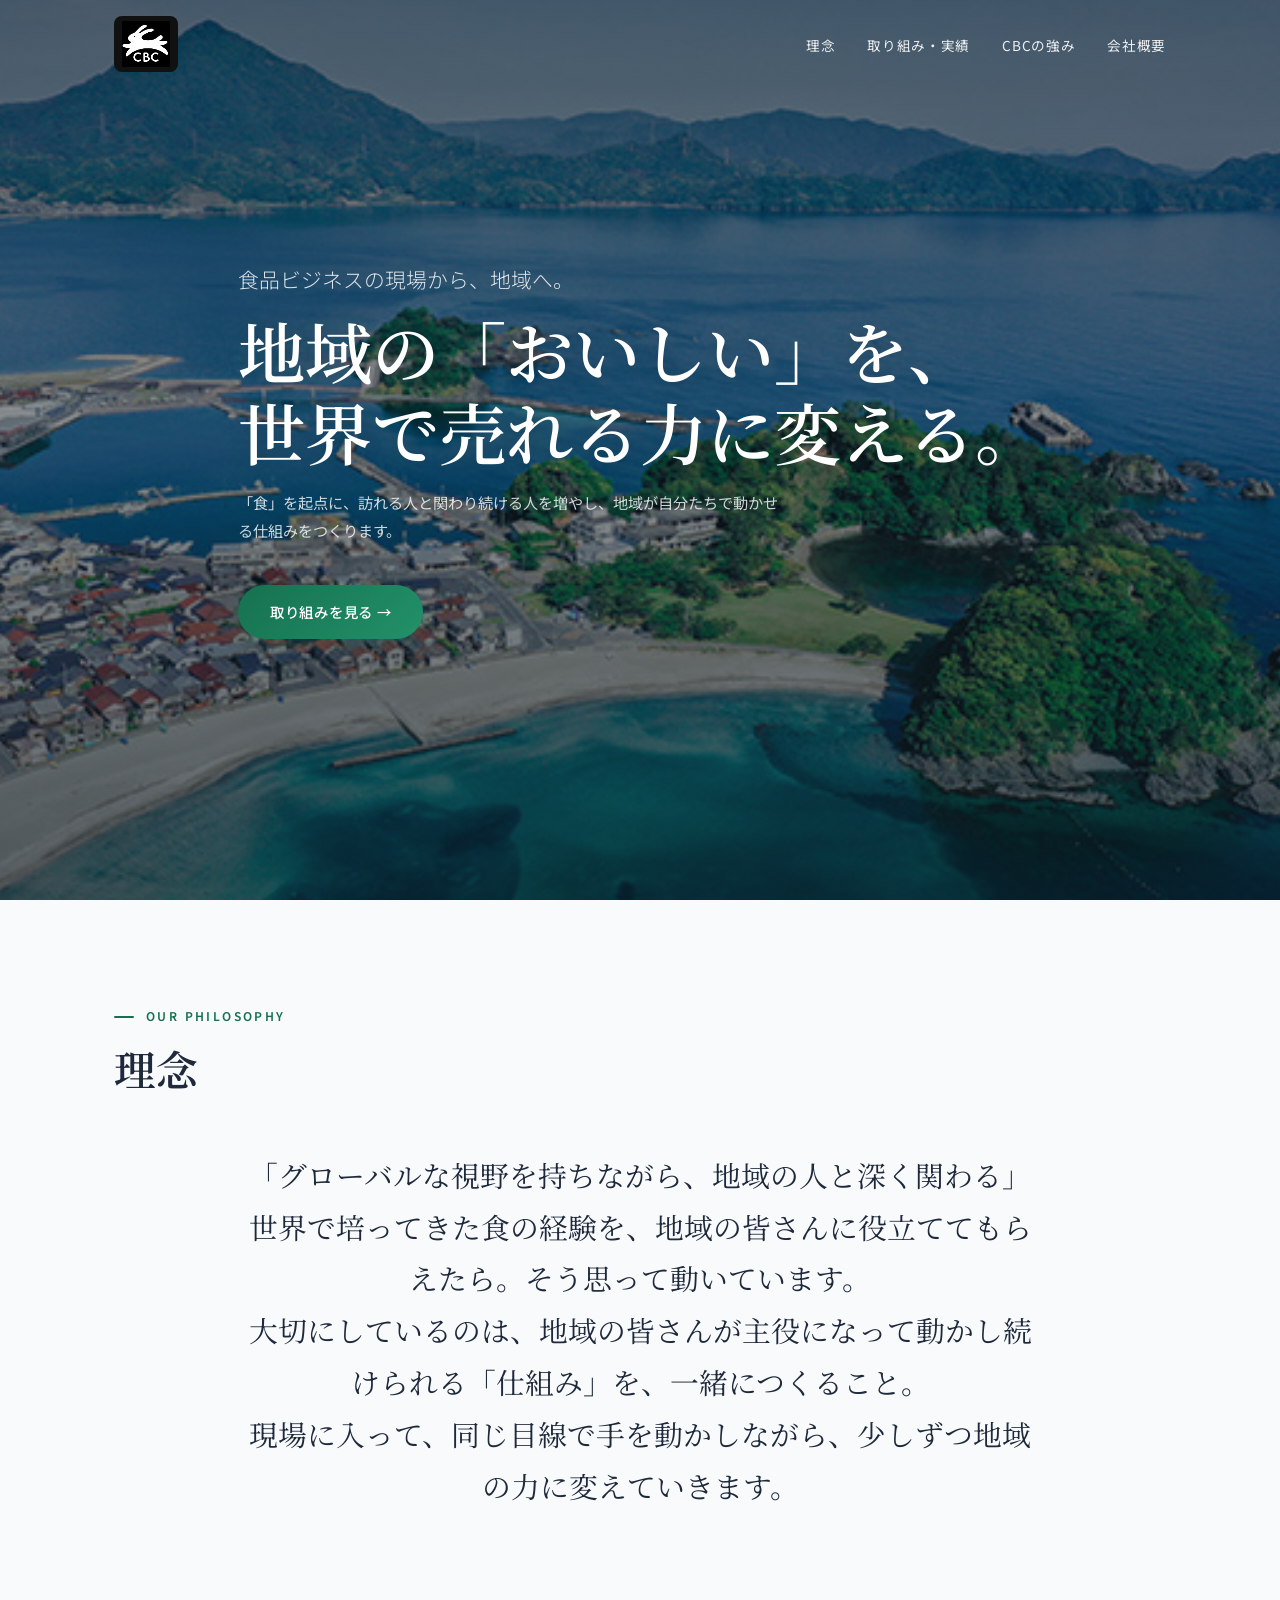
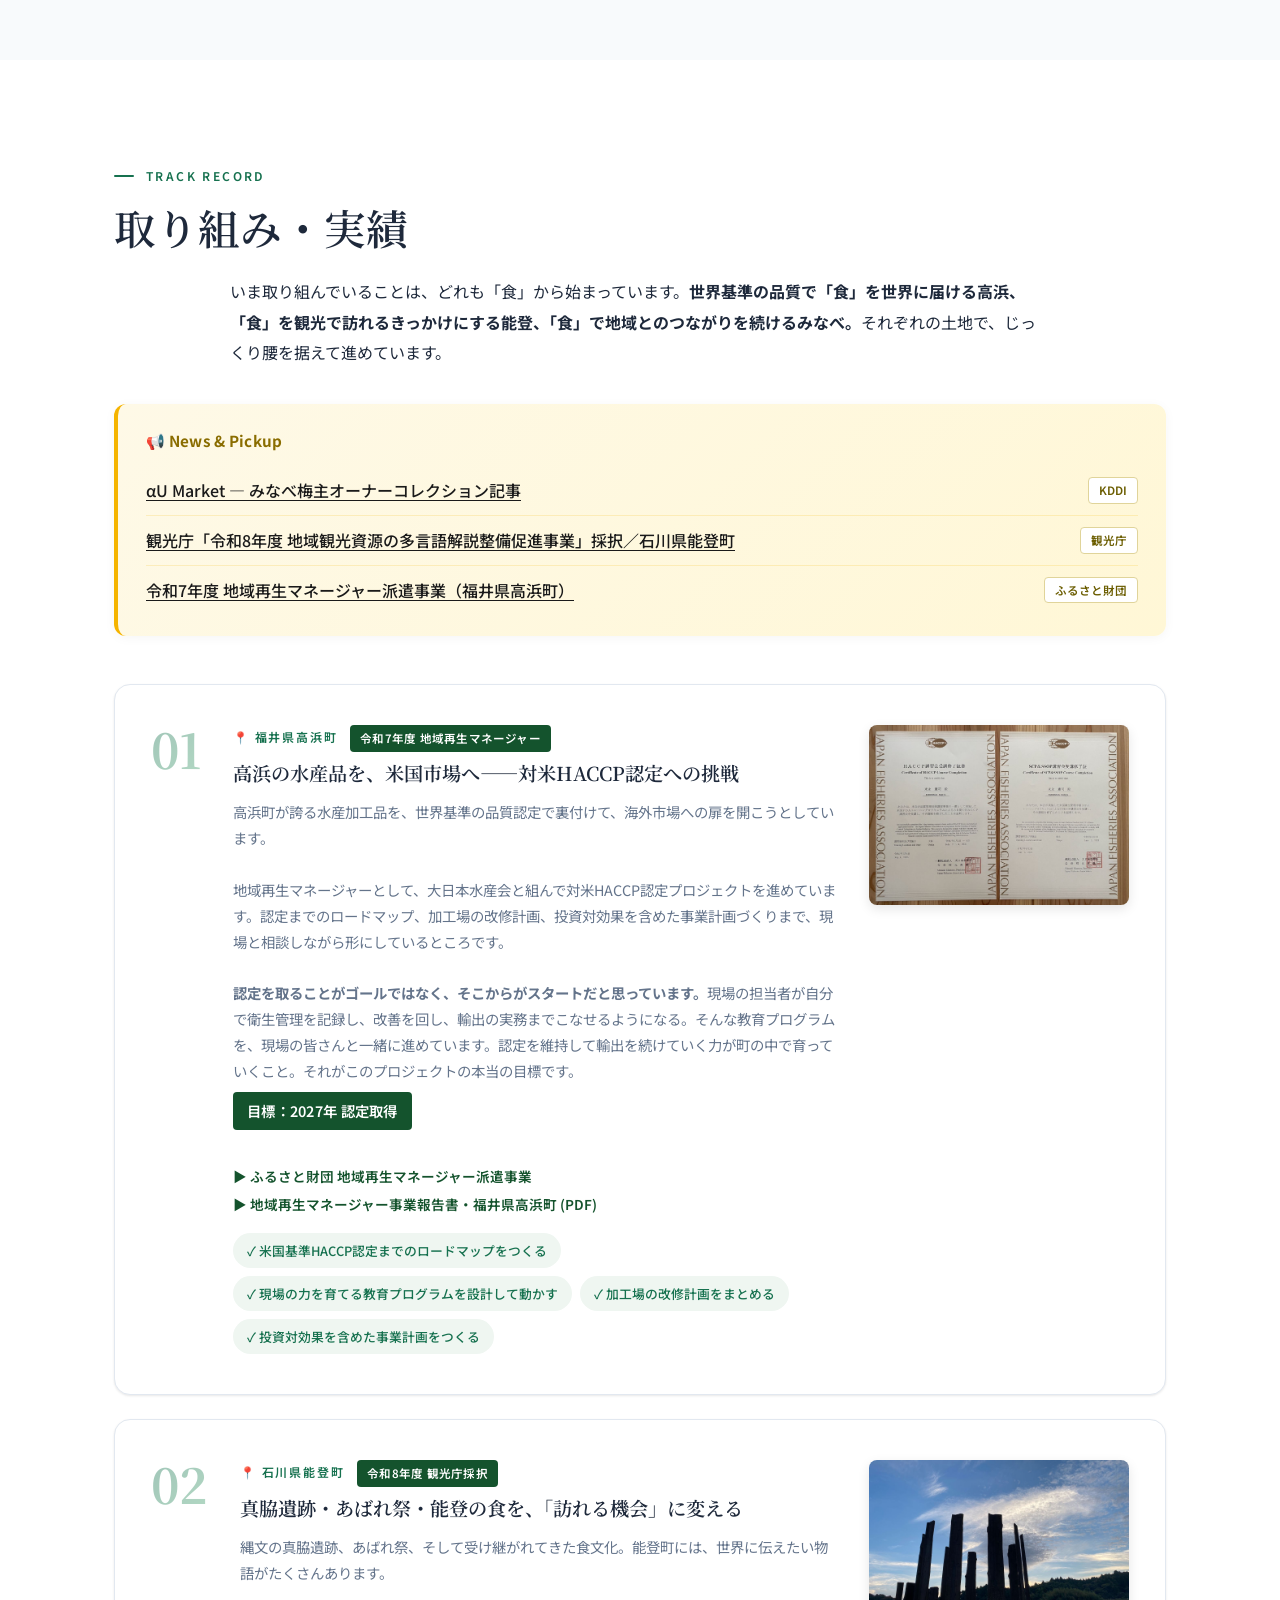
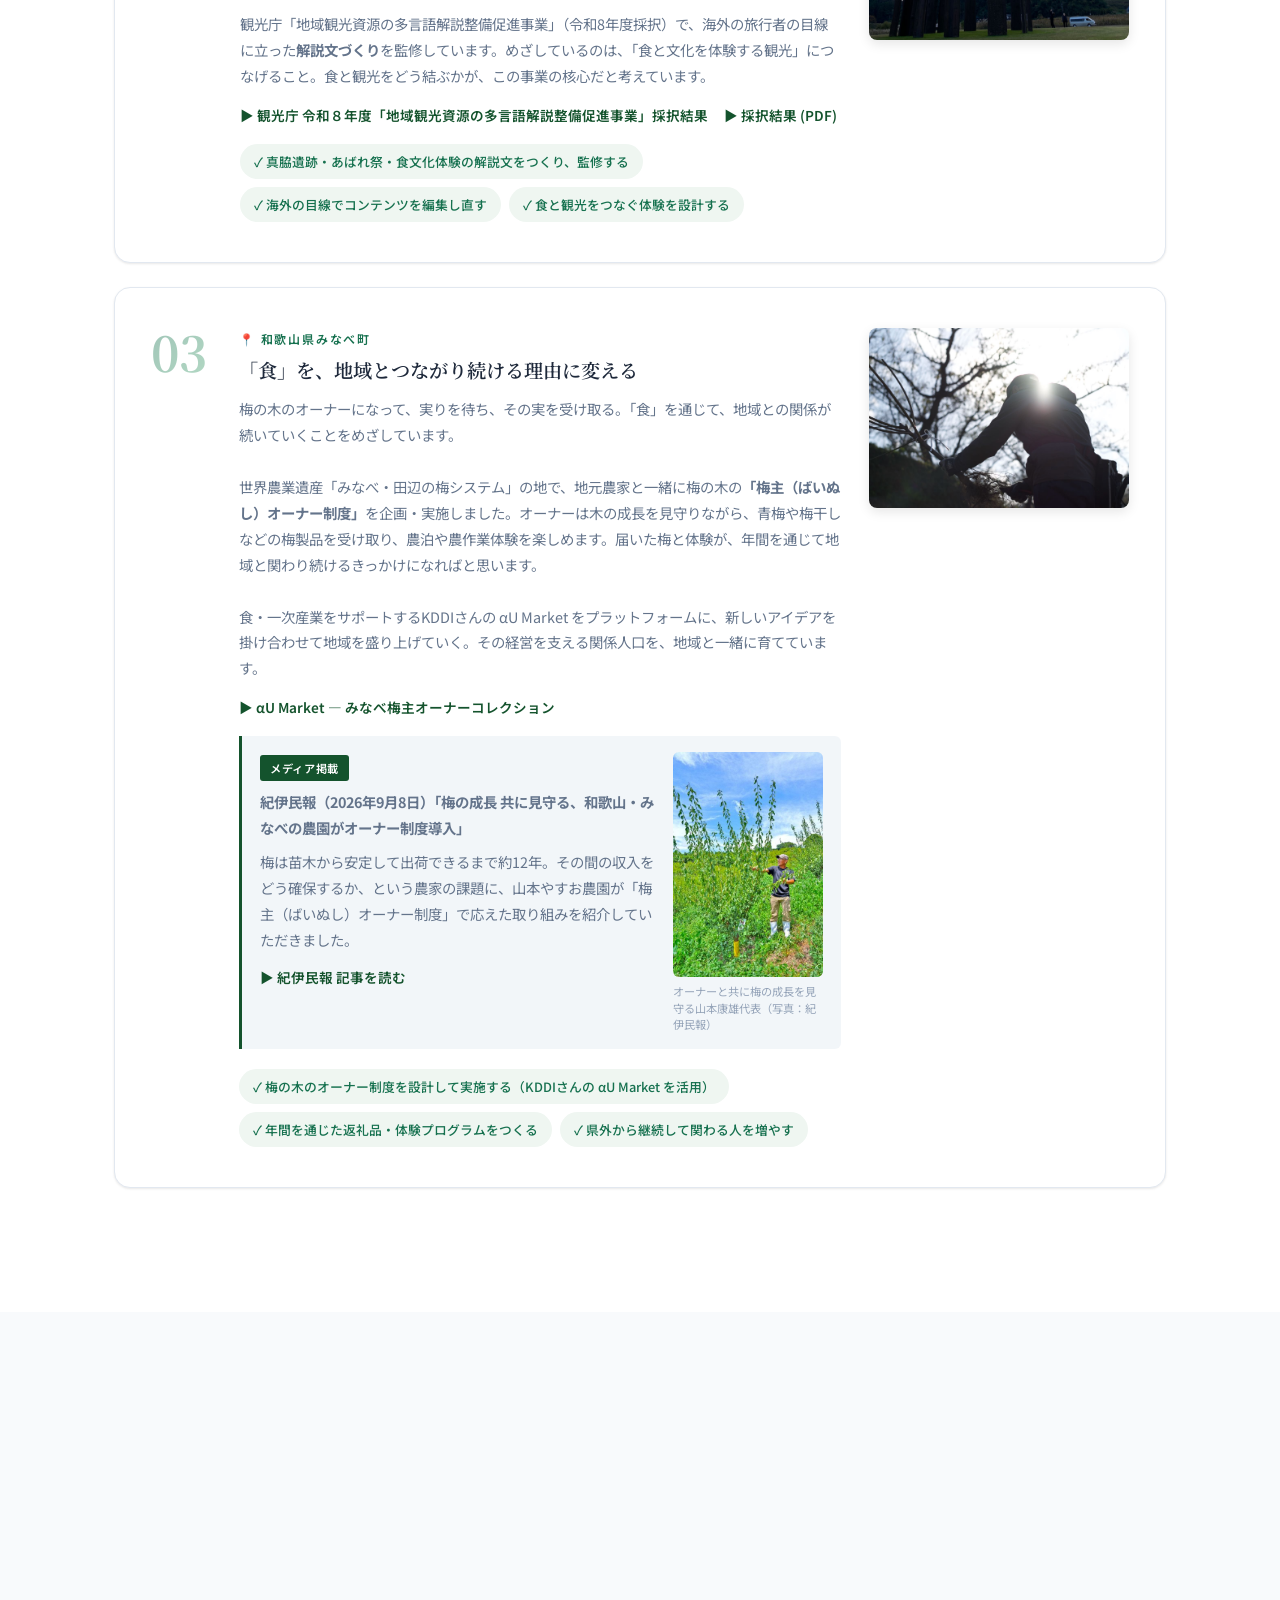
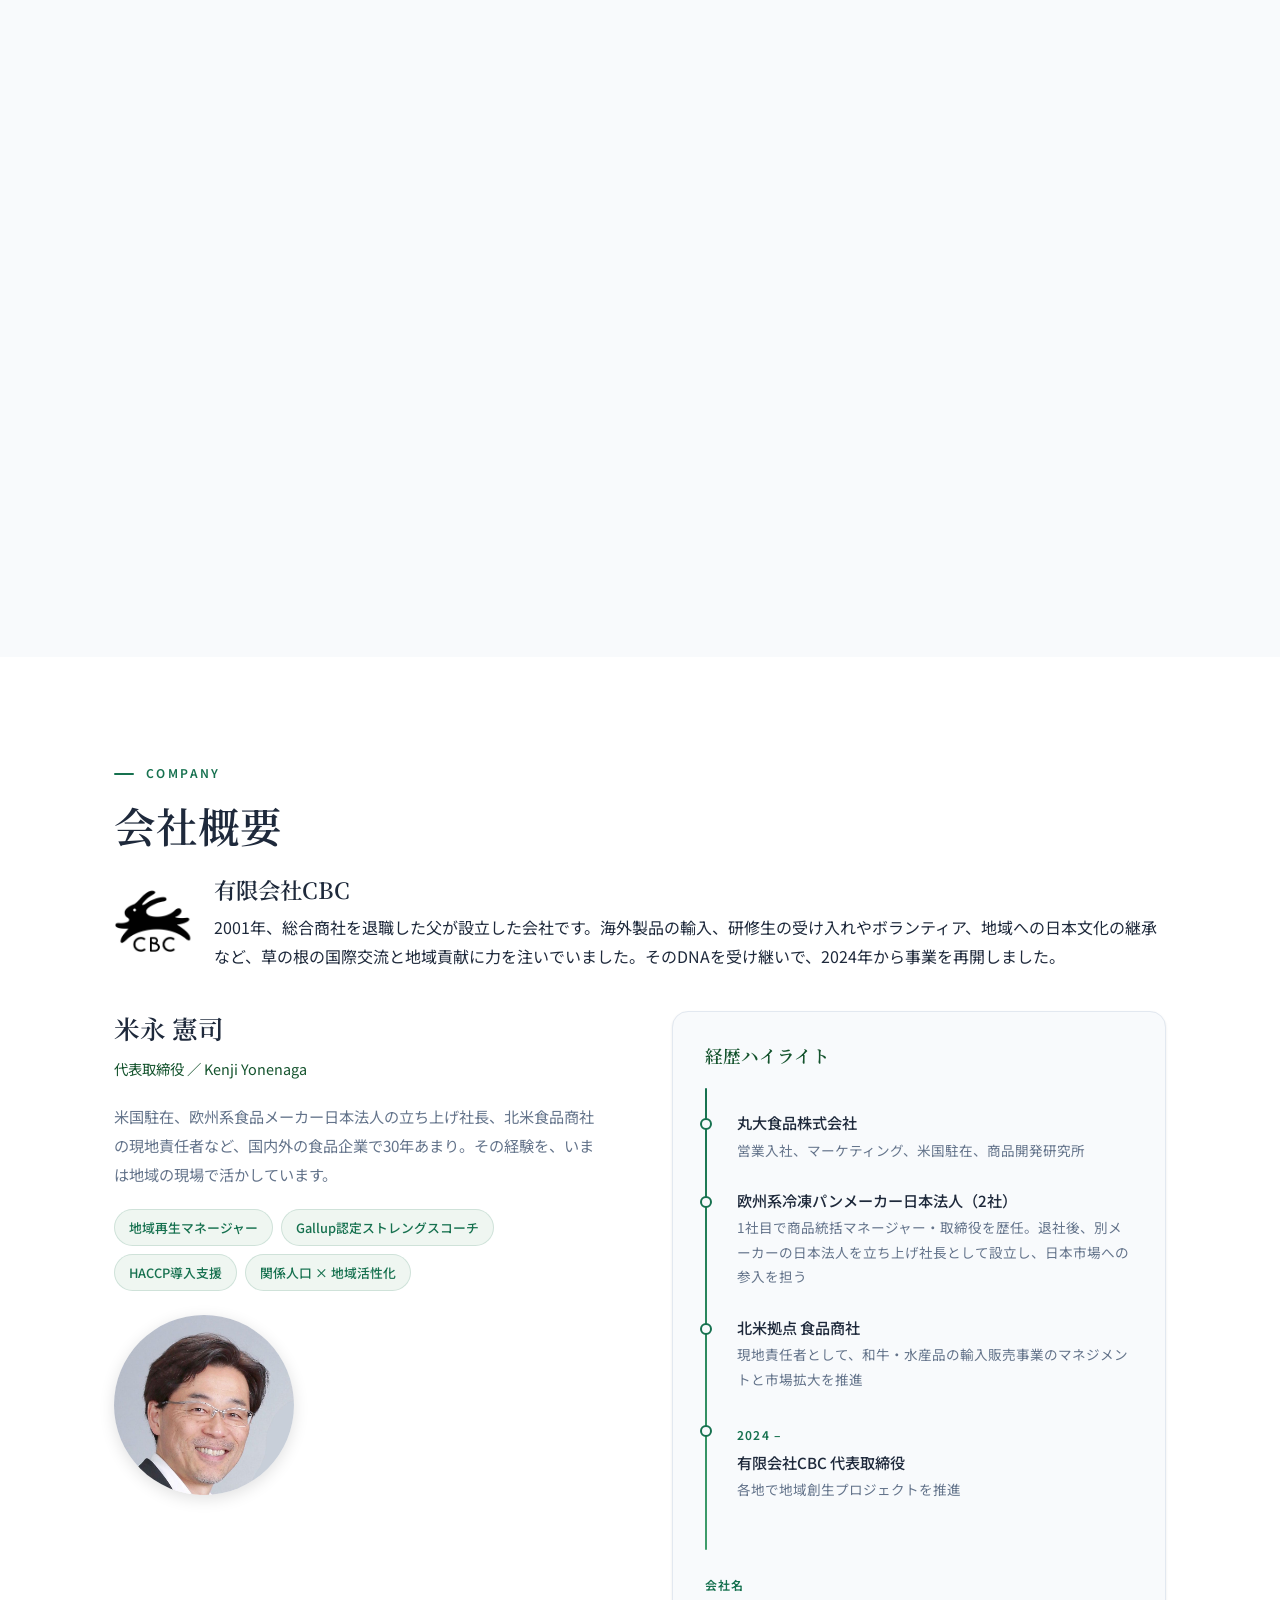
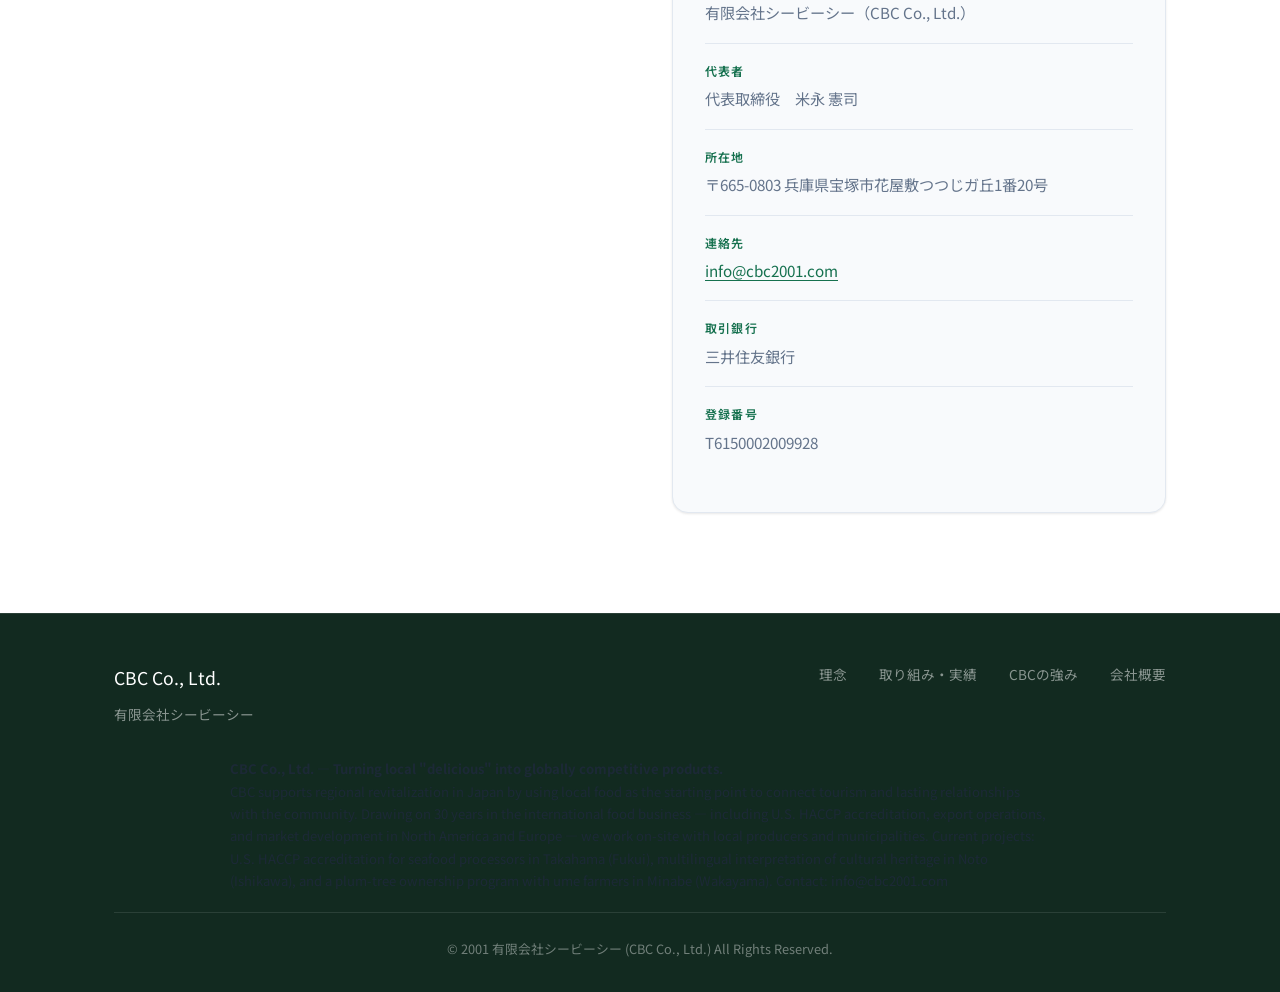
==== commit a347c7fc: "fix: 経歴ハイライトの文末を実態に合わせて「日本市場への参入を担う」に修正 Co-Authored-By: Claude Opus 5 <noreply@anthropic.com>" ====
--- a/index.html
+++ b/index.html
@@ -270,7 +270,7 @@
                         </div>
                         <div class="timeline-item">
                             <h4>欧州系冷凍パンメーカー日本法人（2社）</h4>
-                            <p>1社目で商品統括マネージャー・取締役を歴任。退社後、別メーカーの日本法人を立ち上げ社長として設立し、事業を軌道に乗せる</p>
+                            <p>1社目で商品統括マネージャー・取締役を歴任。退社後、別メーカーの日本法人を立ち上げ社長として設立し、日本市場への参入を担う</p>
                         </div>
                         <div class="timeline-item">
                             <h4>北米拠点 食品商社</h4>
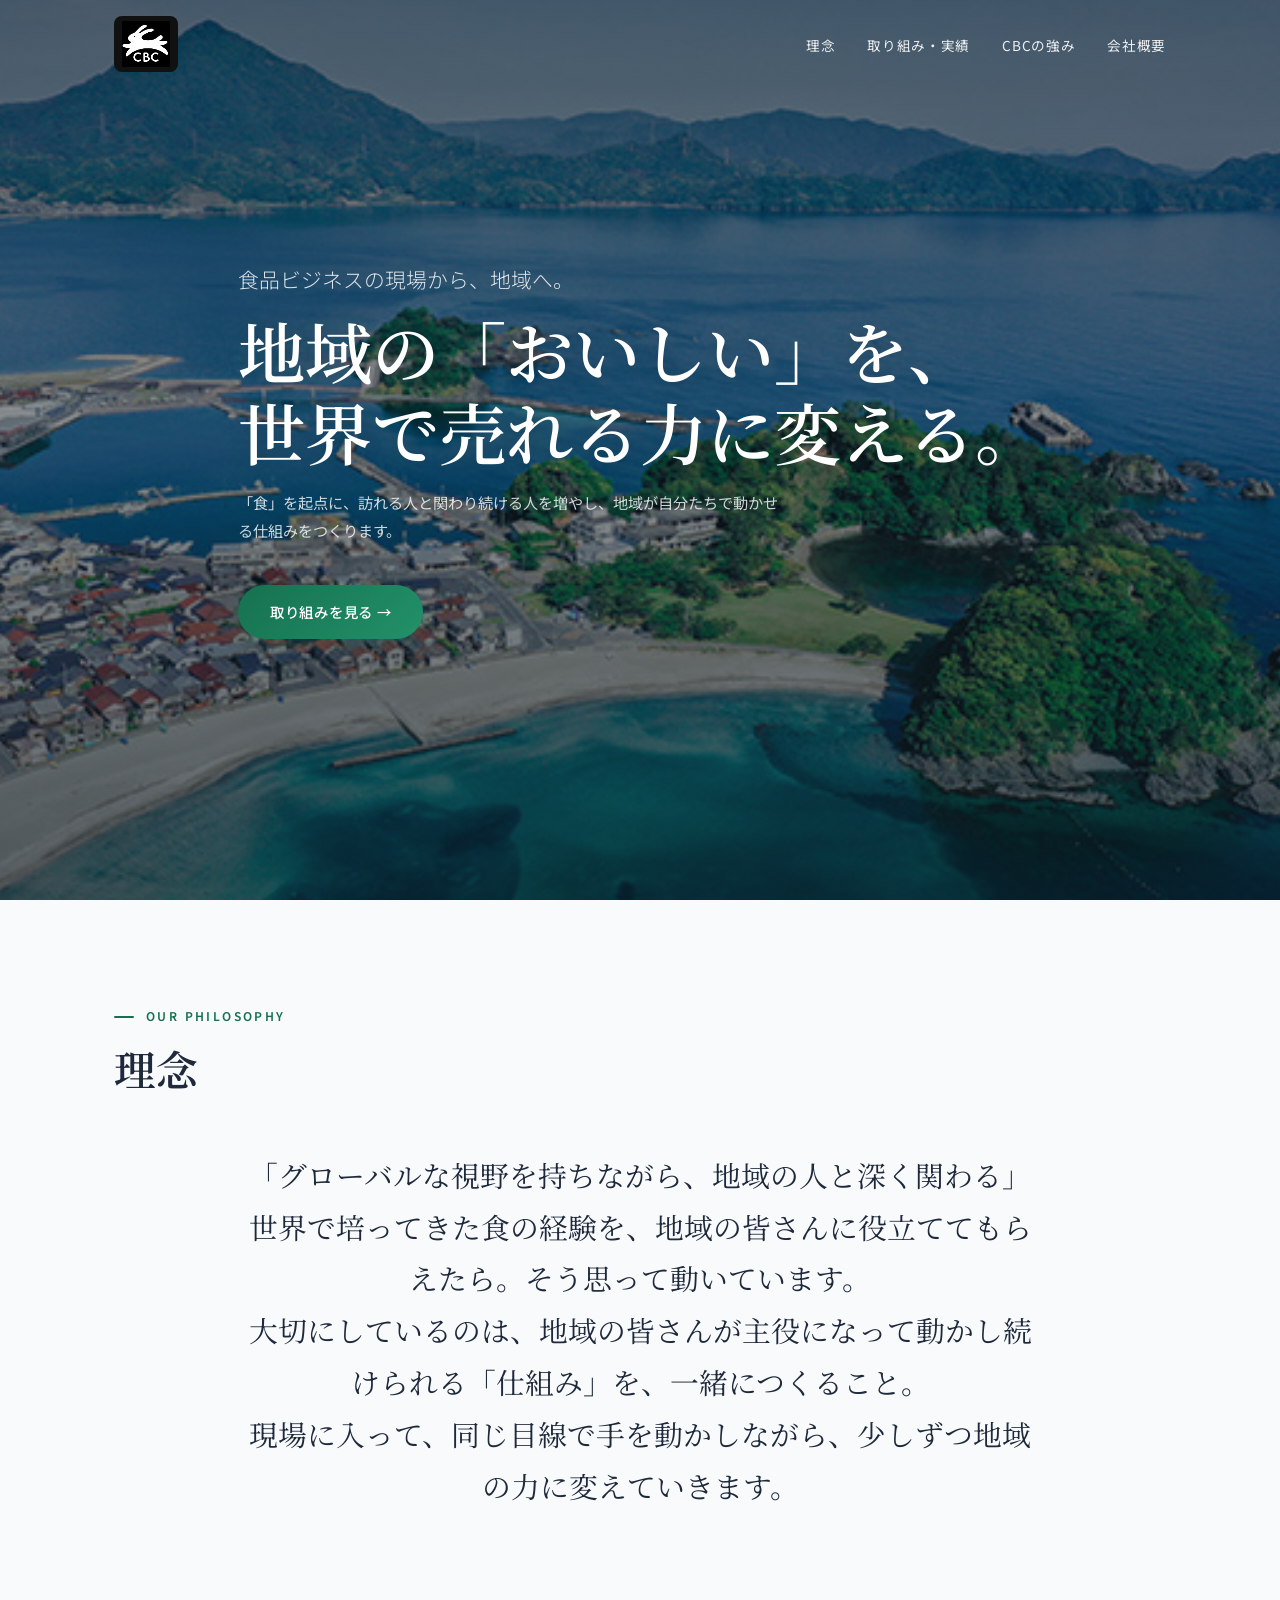
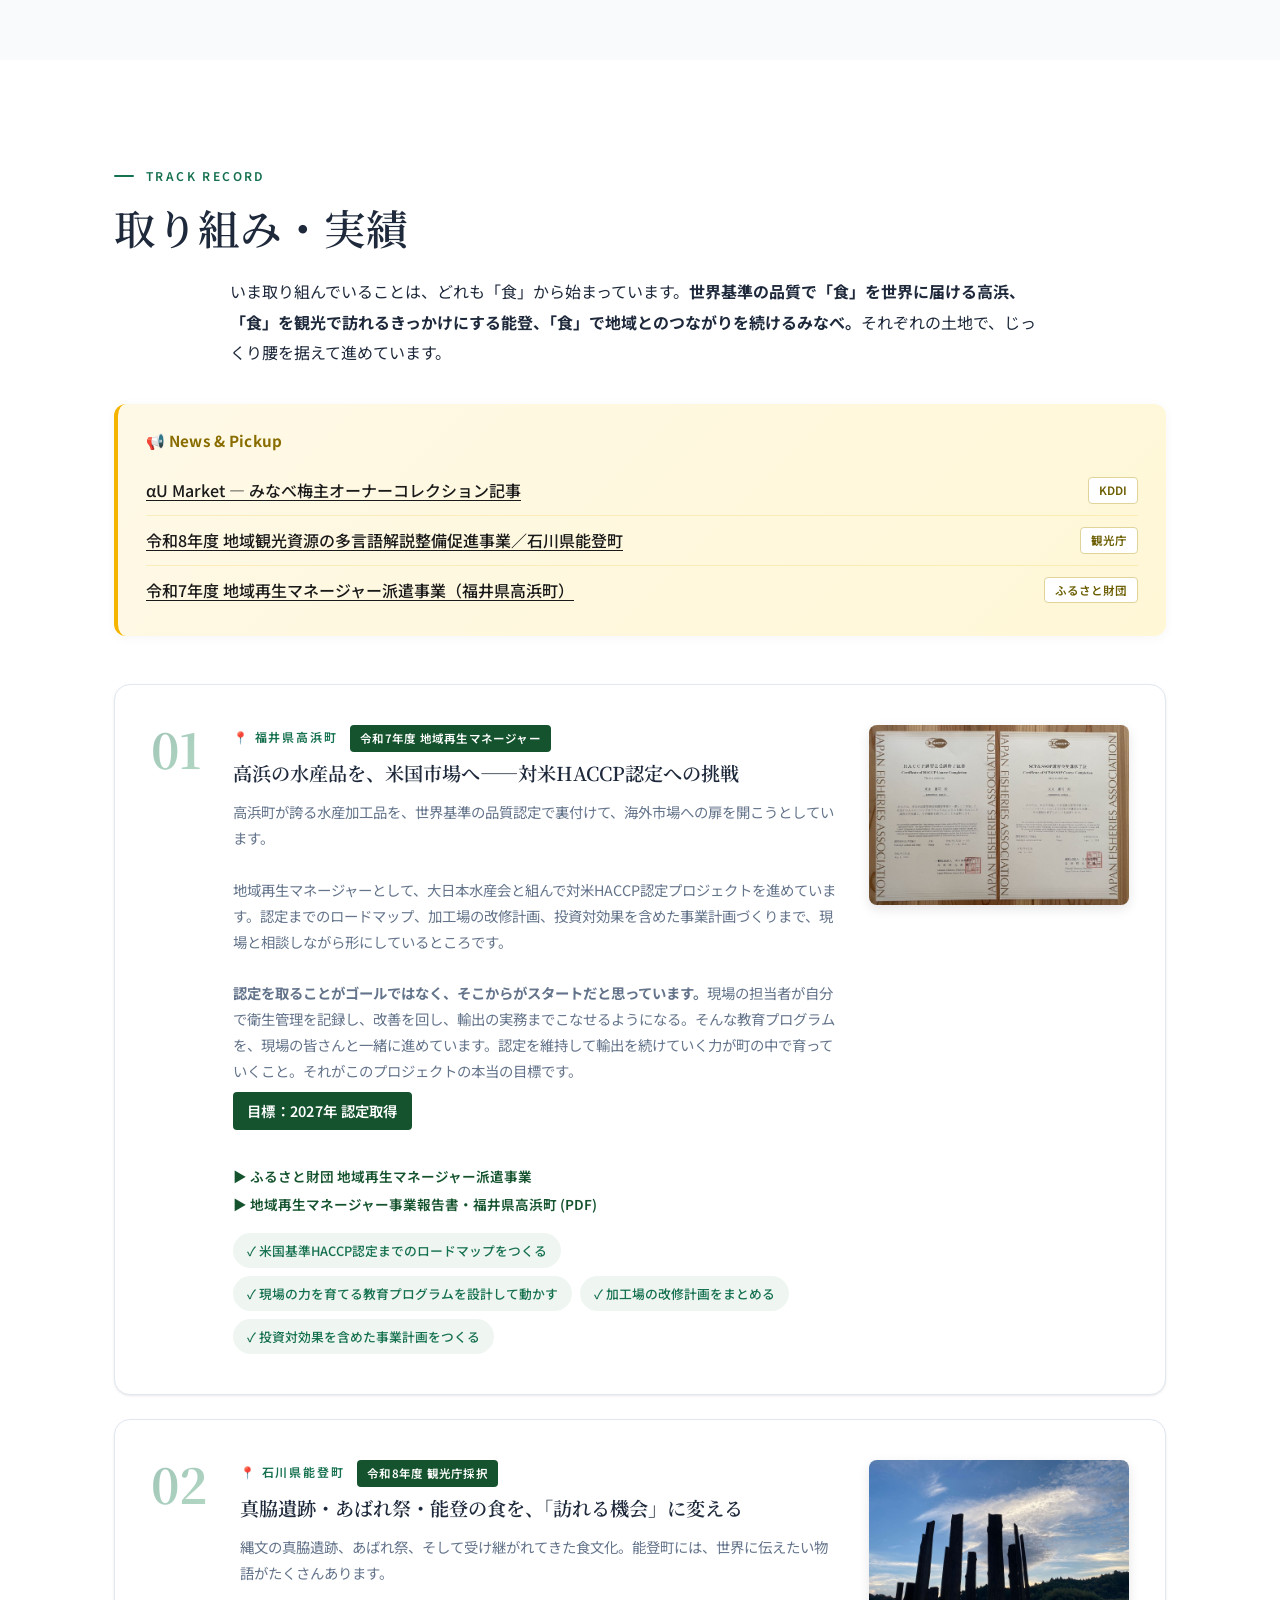
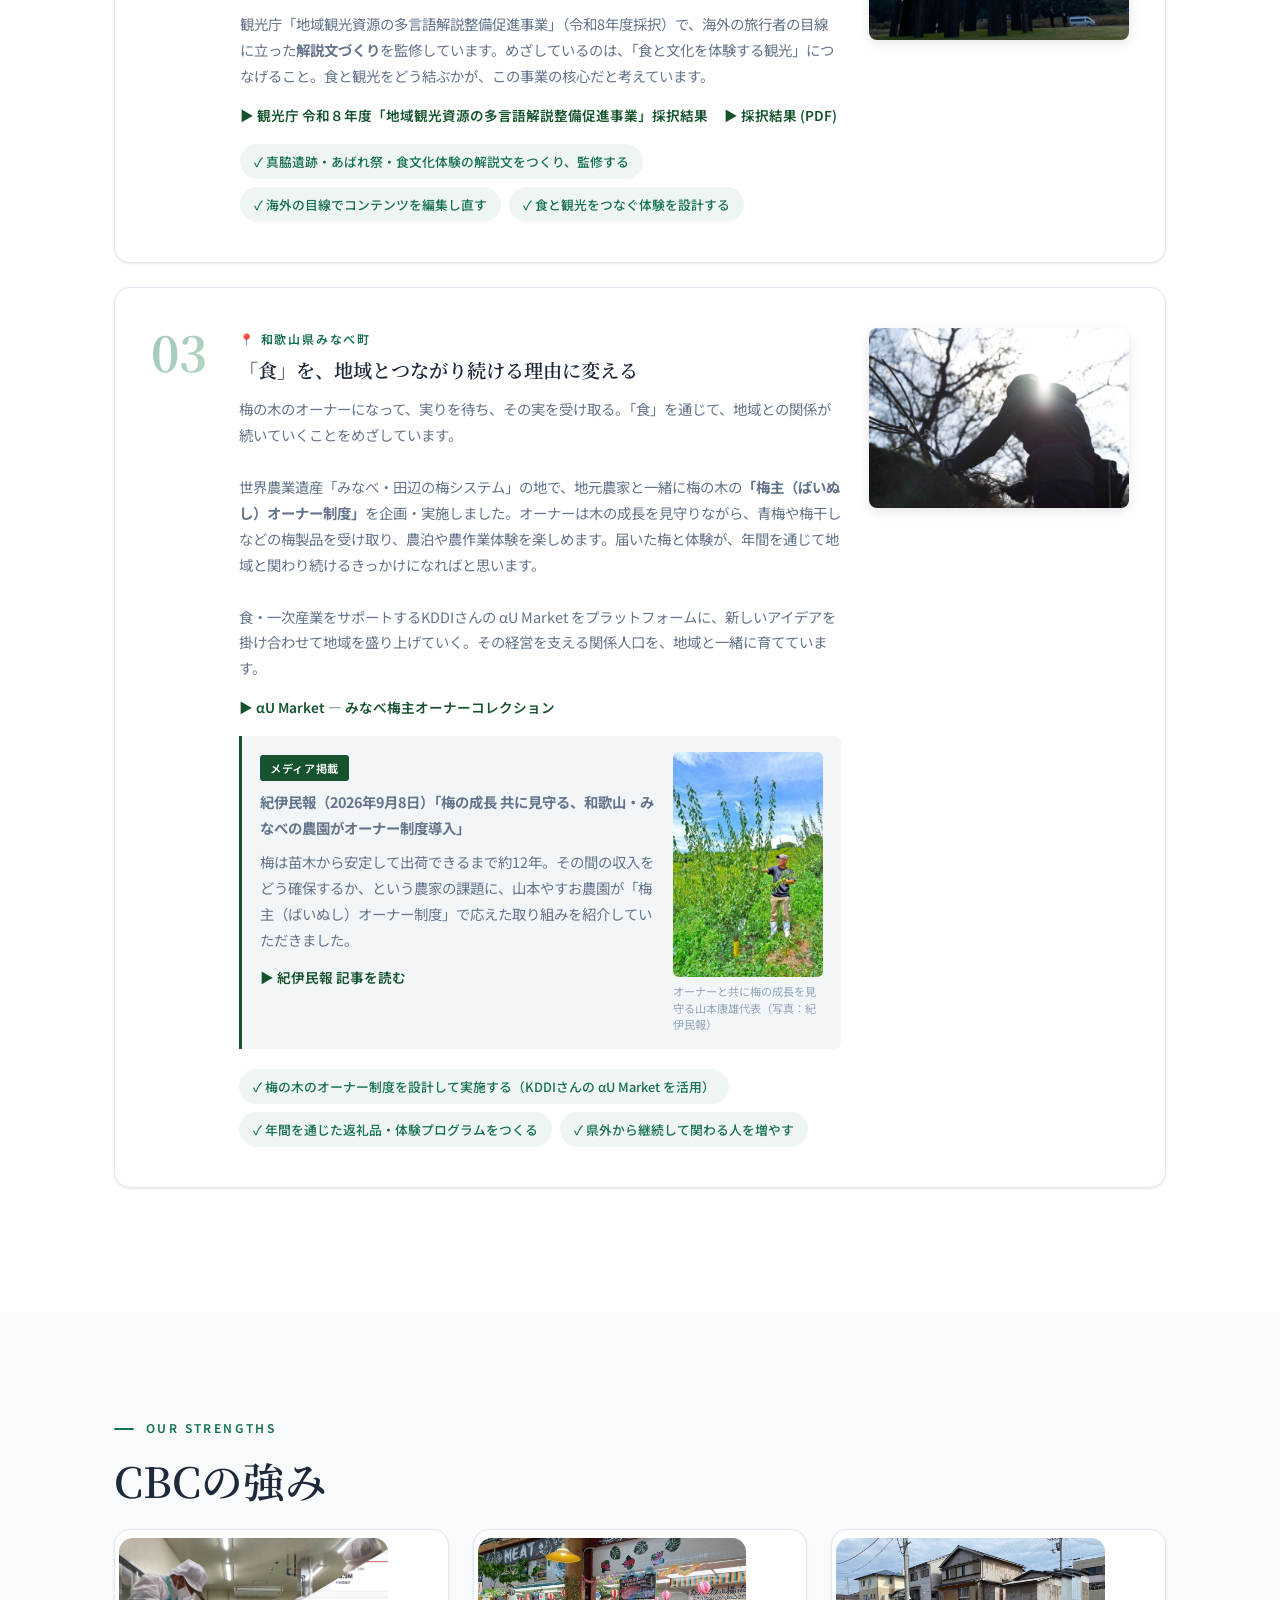
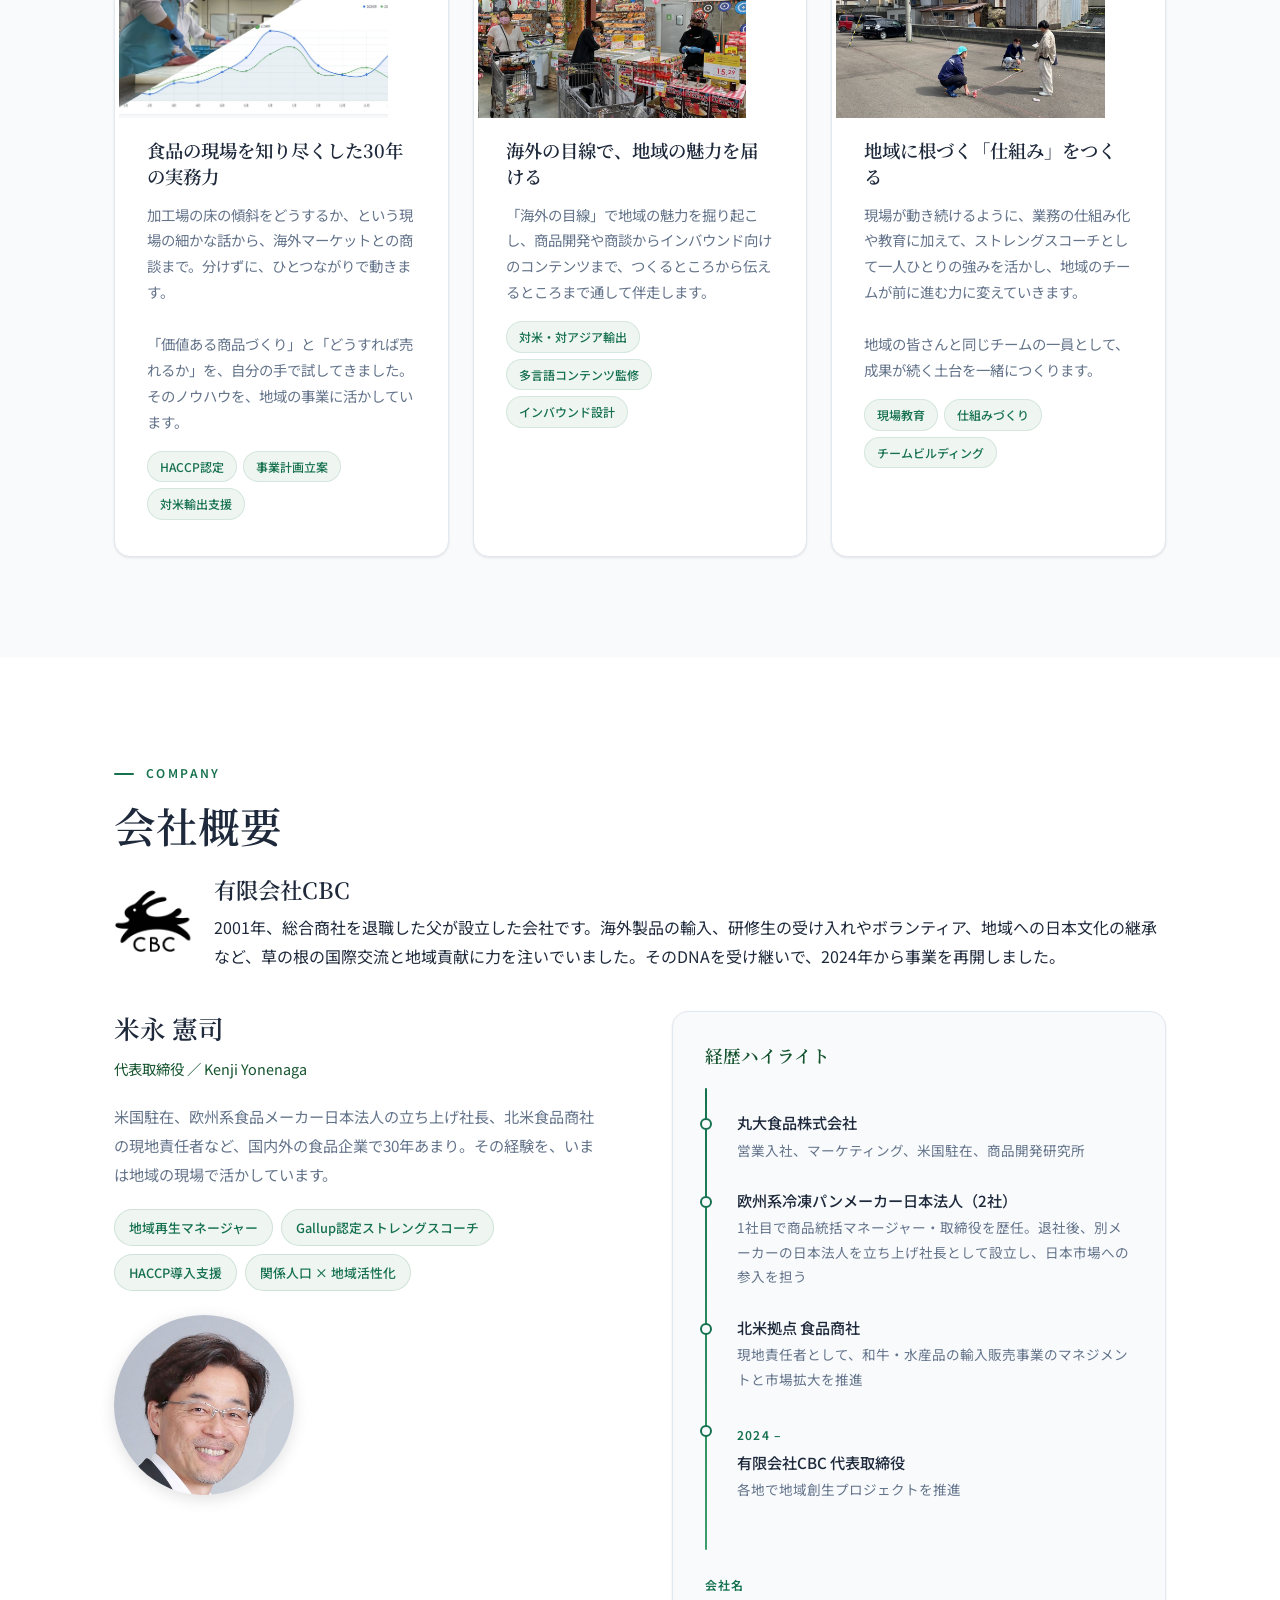
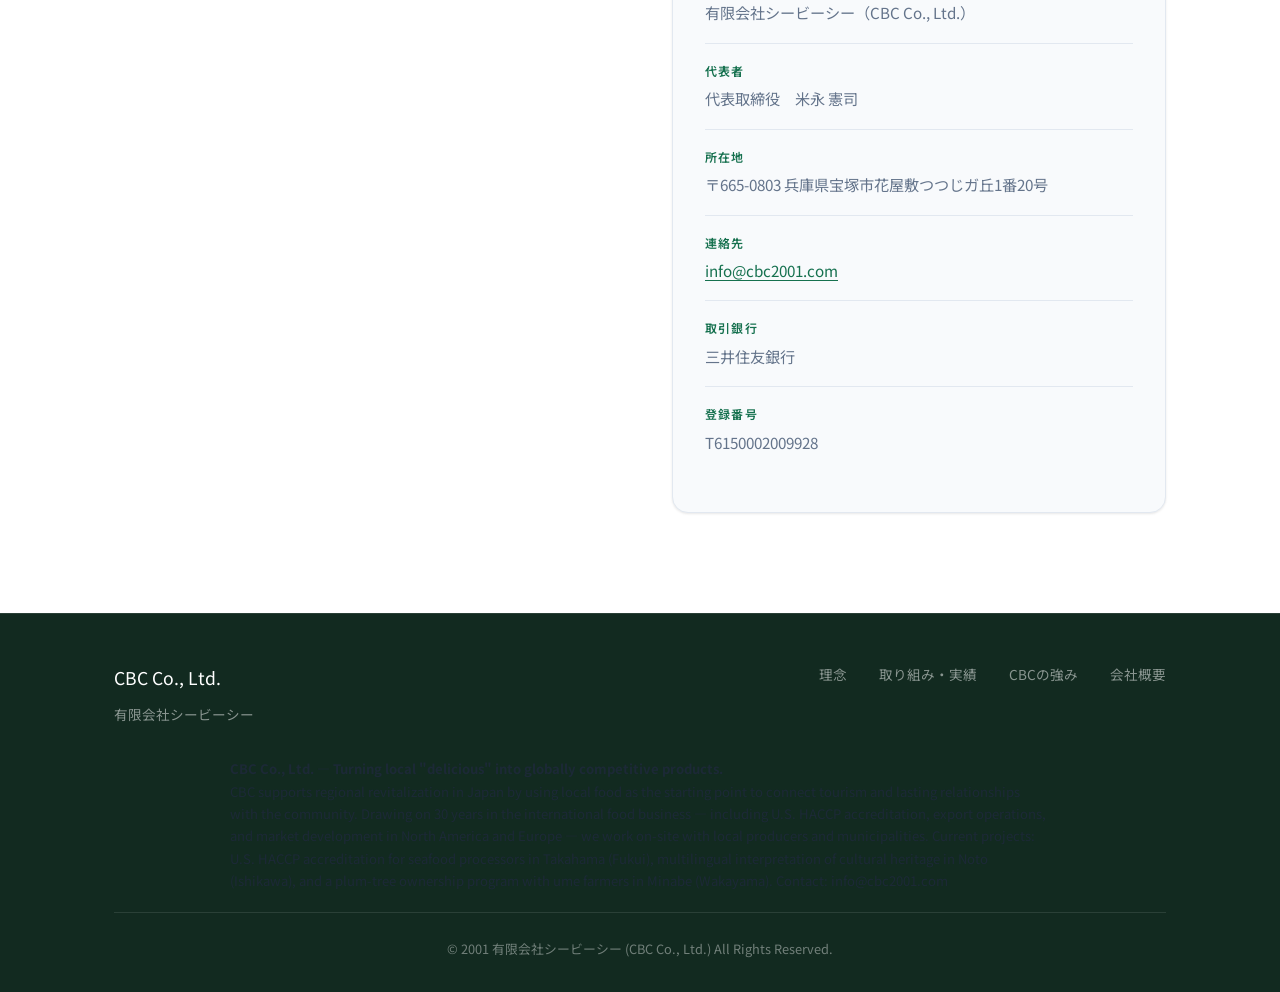
==== commit 112e051e: "feat: News & Pickup の観光庁項目の表記を簡潔化 Co-Authored-By: Claude Opus 5 <noreply@anthropic.com>" ====
--- a/index.html
+++ b/index.html
@@ -93,7 +93,7 @@
                         <span class="news-tag">KDDI</span>
                     </li>
                     <li>
-                        <a href="https://www.mlit.go.jp/kankocho/kobo05_00100.html" target="_blank" rel="noopener">観光庁「令和8年度 地域観光資源の多言語解説整備促進事業」採択／石川県能登町</a>
+                        <a href="https://www.mlit.go.jp/kankocho/kobo05_00100.html" target="_blank" rel="noopener">令和8年度 地域観光資源の多言語解説整備促進事業／石川県能登町</a>
                         <span class="news-tag">観光庁</span>
                     </li>
                     <li>
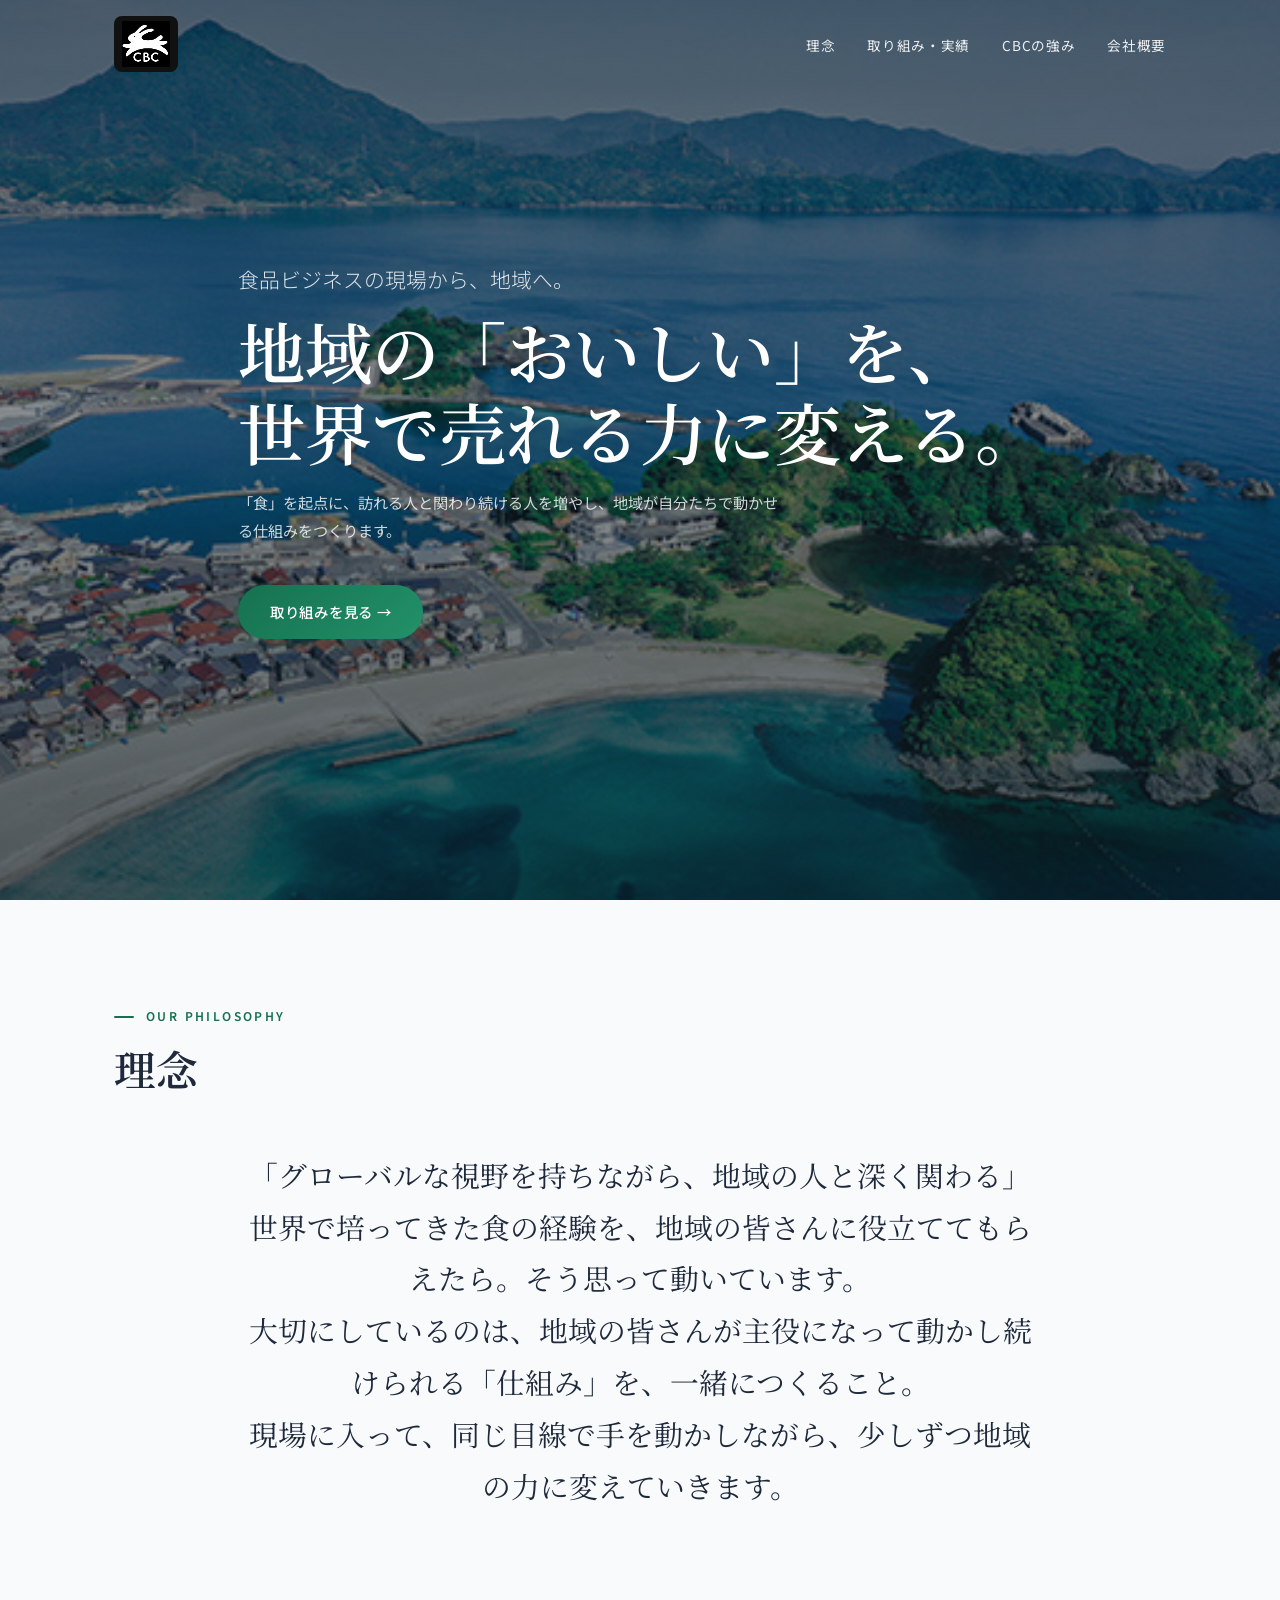
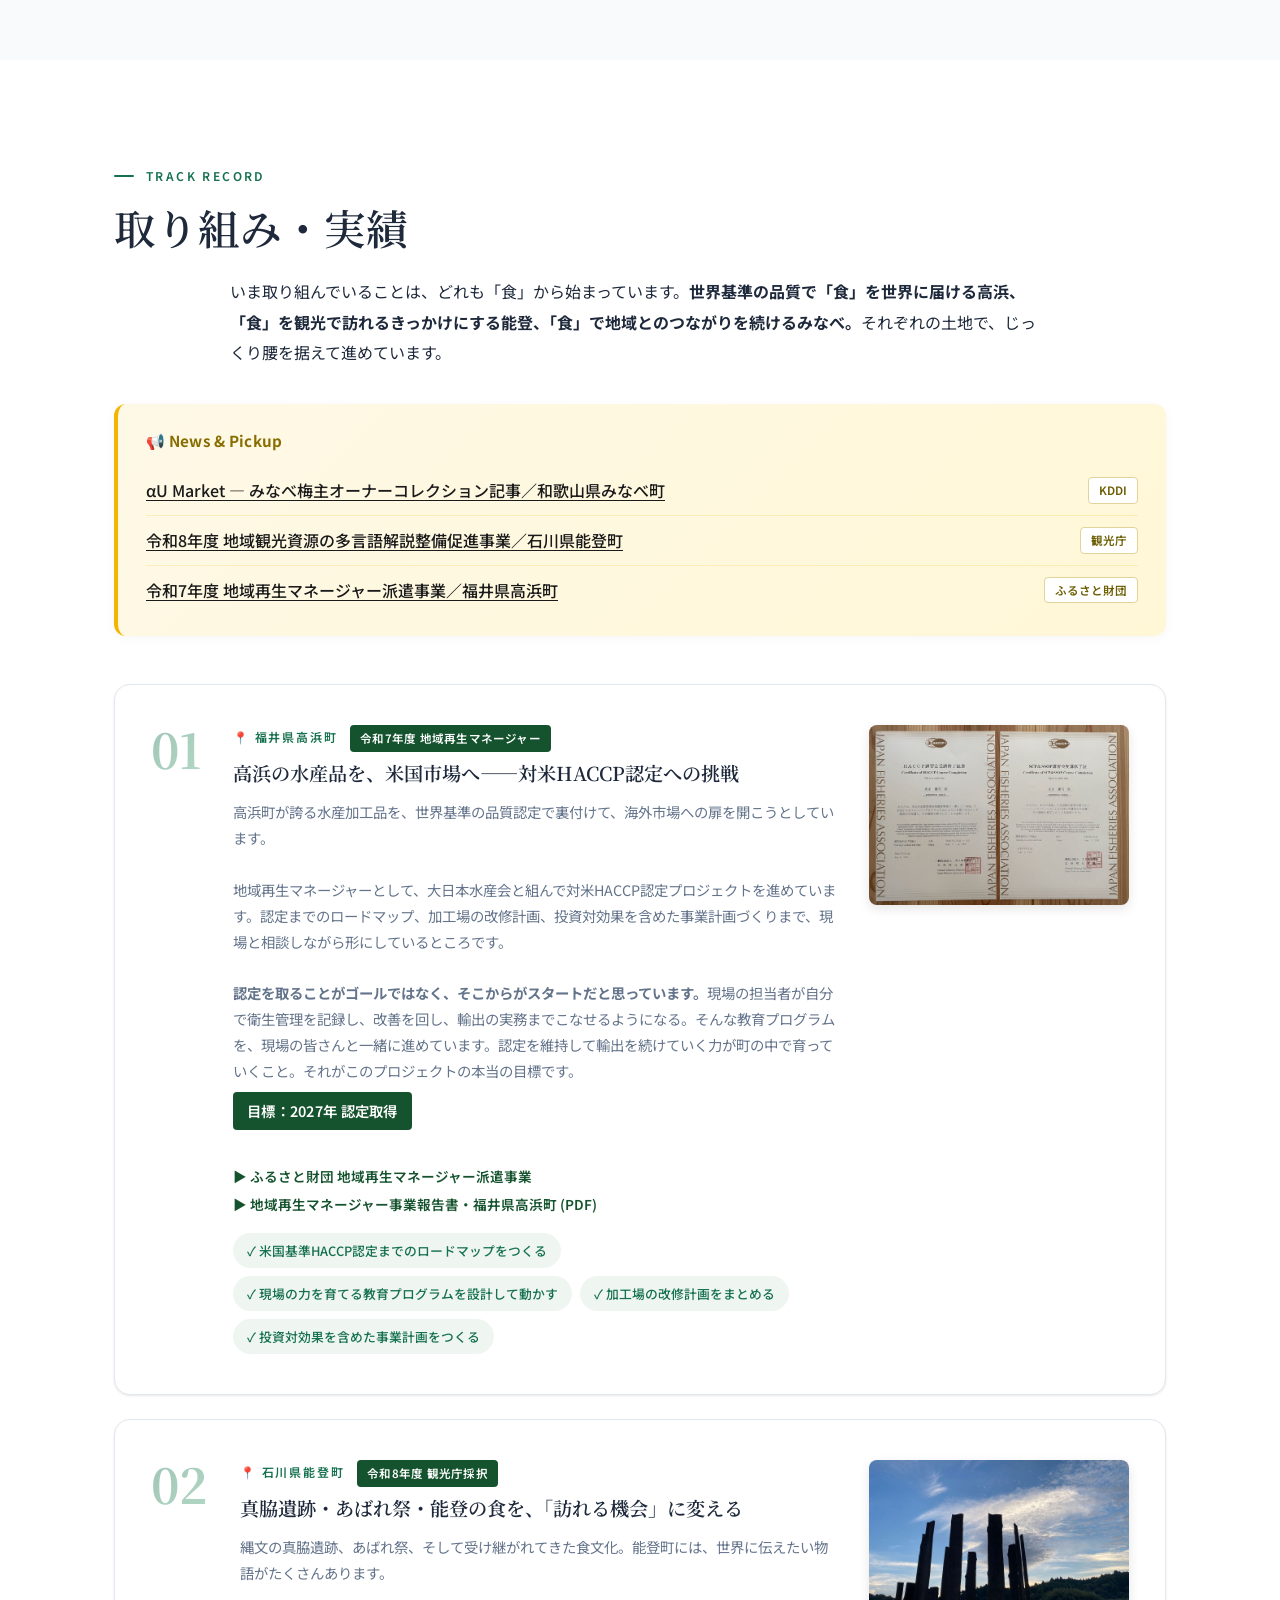
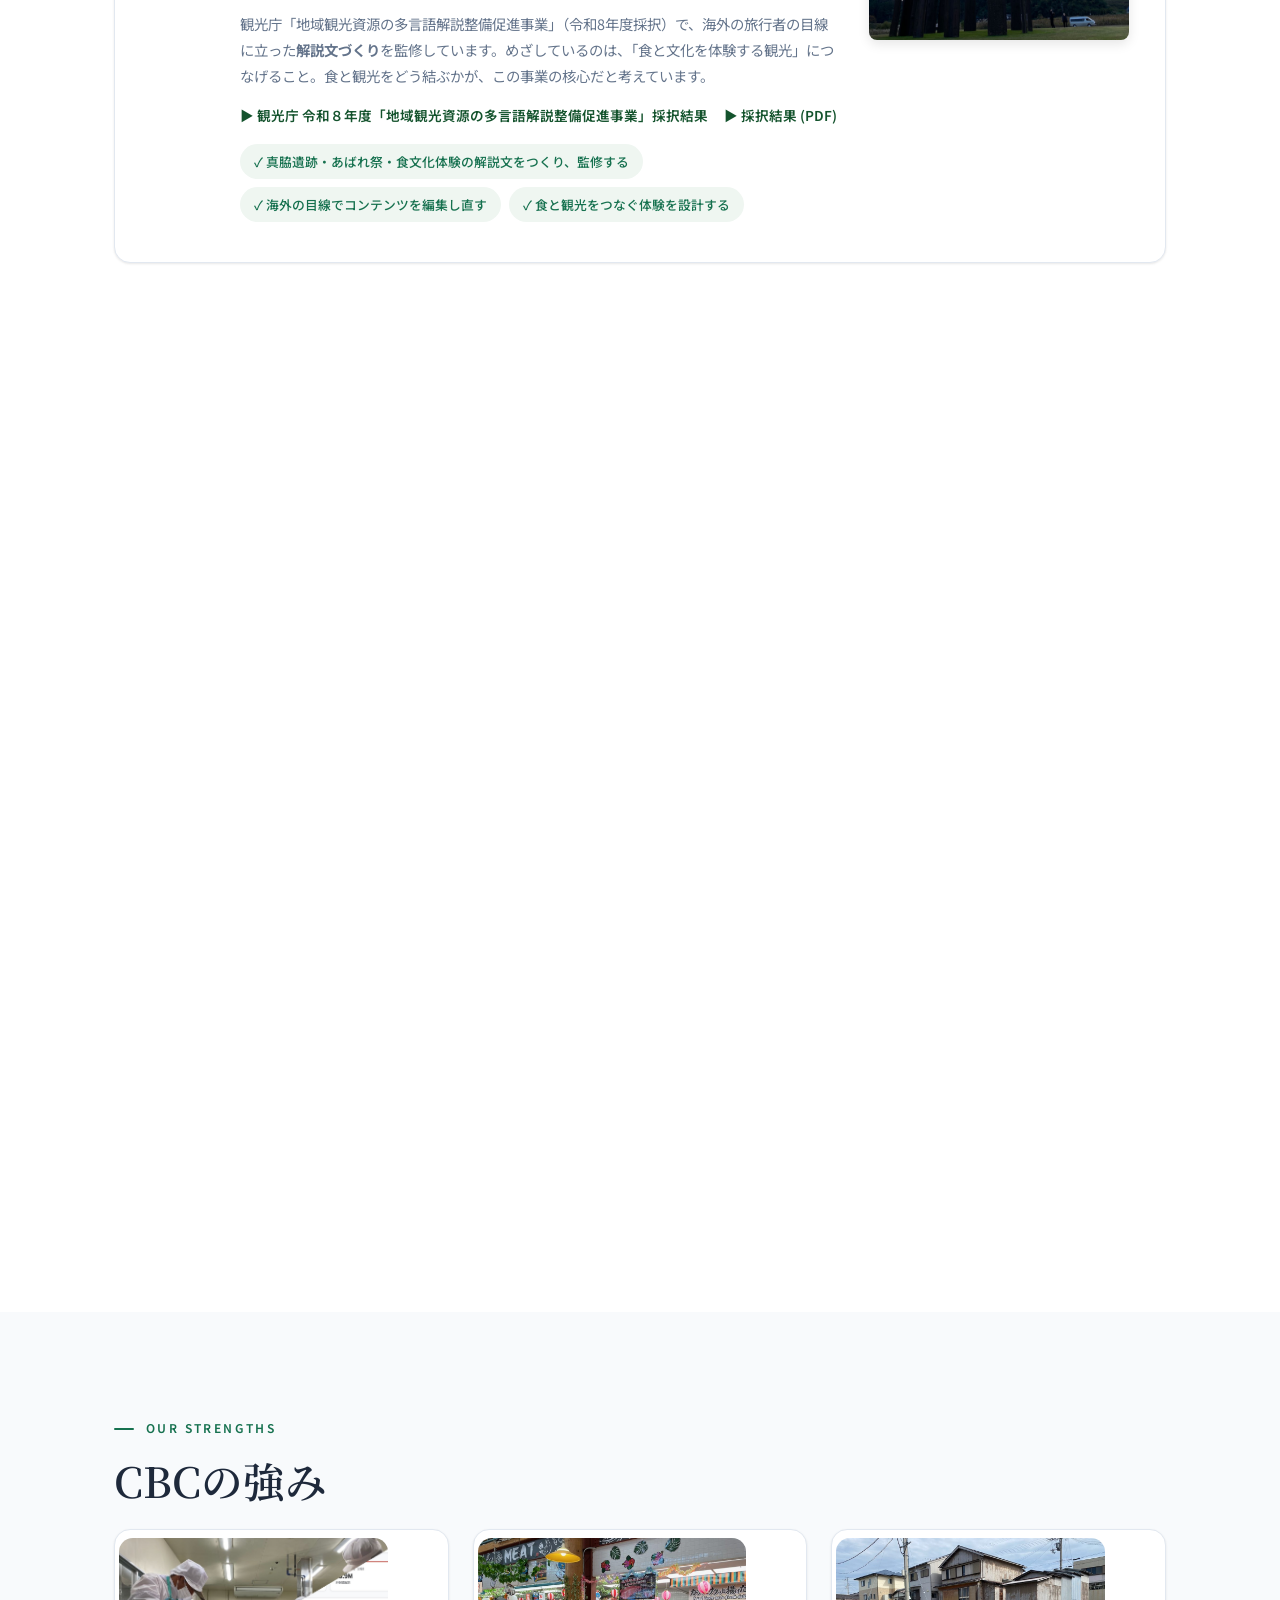
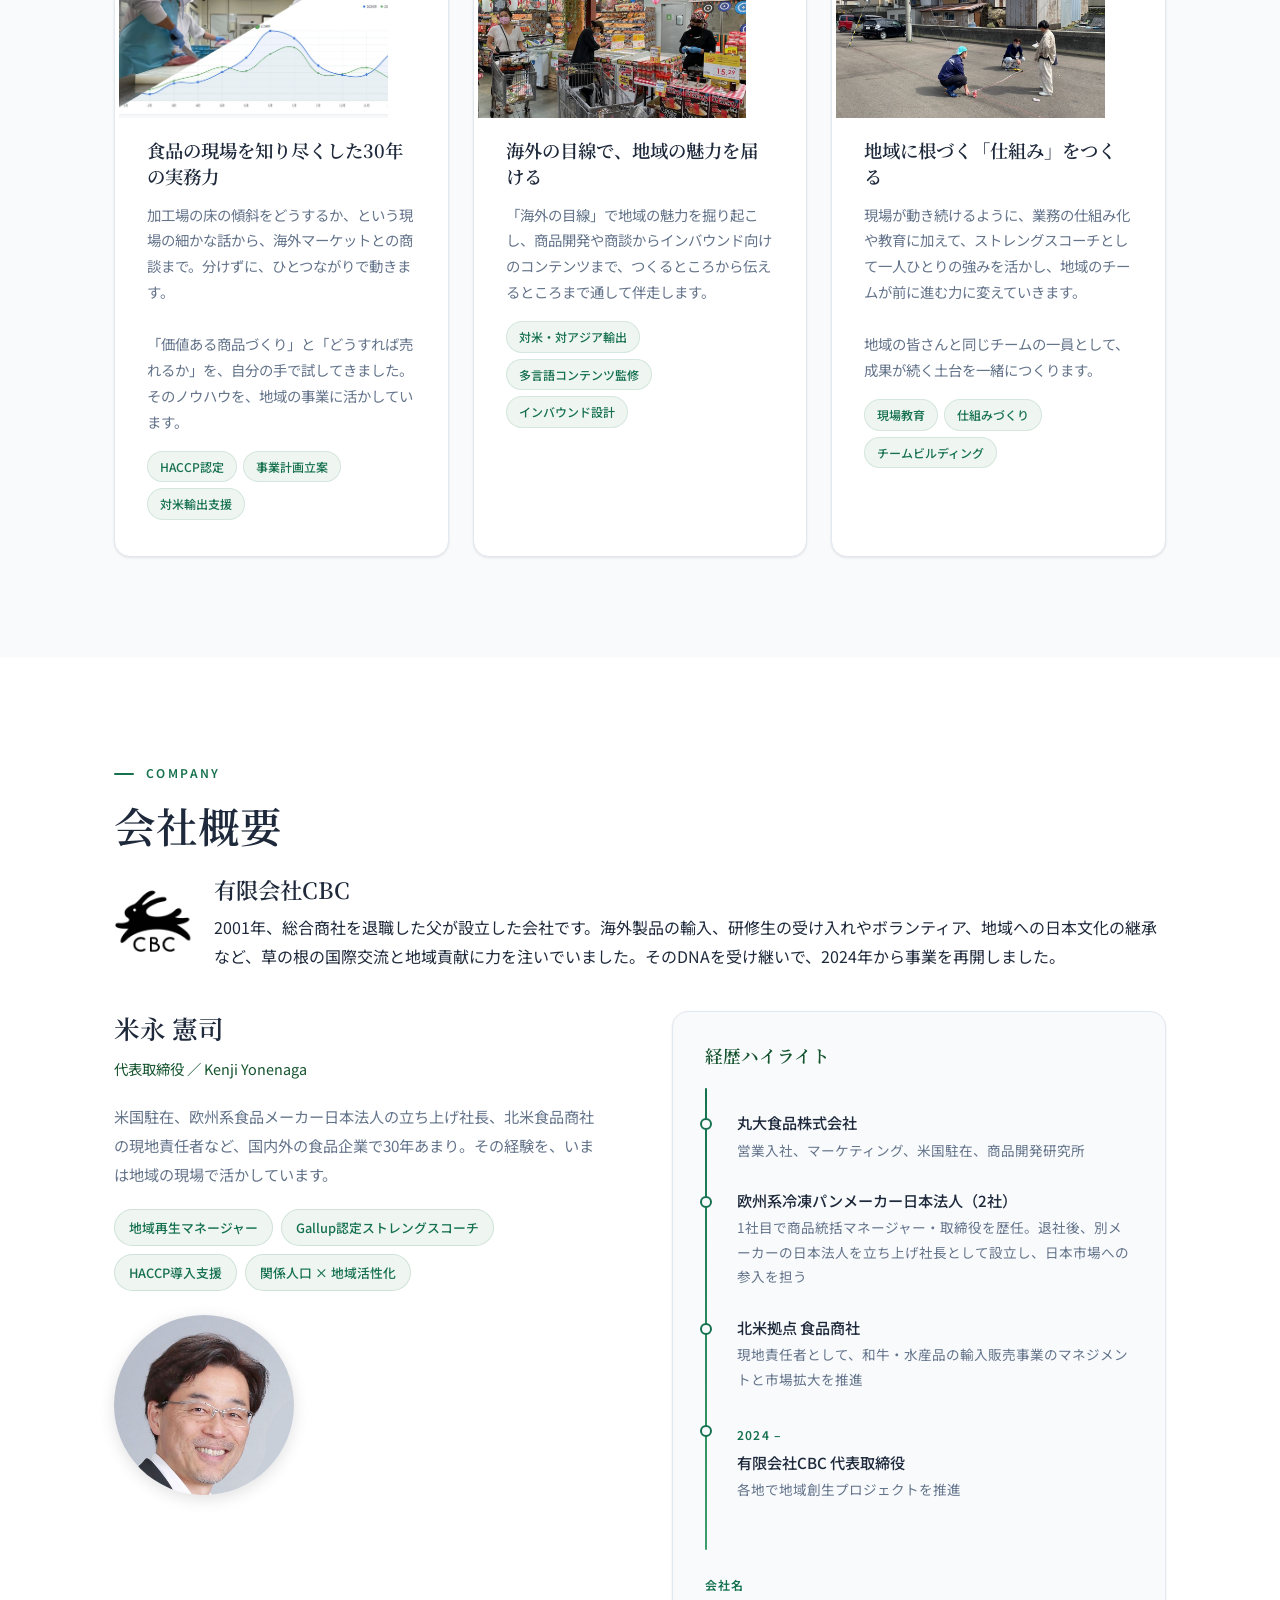
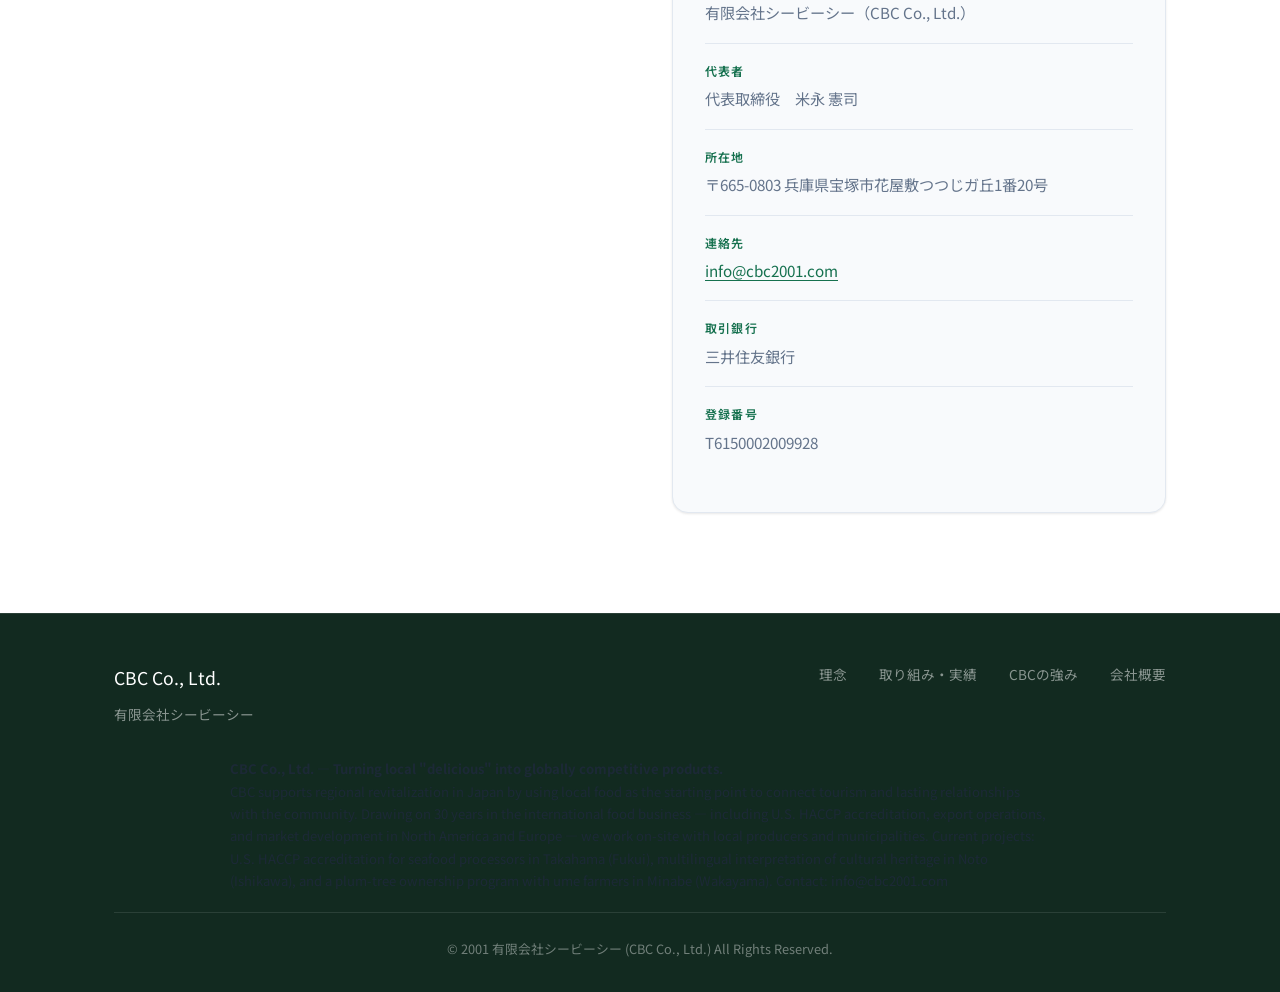
==== commit e7bd74e0: "feat: News & Pickup の3項目を「事業名／所在地」の表記に統一 Co-Authored-By: Claude Opus 5 <noreply@anthropic.com>" ====
--- a/index.html
+++ b/index.html
@@ -89,7 +89,7 @@
                 <span class="news-pickup-label">📢 News &amp; Pickup</span>
                 <ul class="news-pickup-list">
                     <li>
-                        <a href="#project-minabe">αU Market — みなべ梅主オーナーコレクション記事</a>
+                        <a href="#project-minabe">αU Market — みなべ梅主オーナーコレクション記事／和歌山県みなべ町</a>
                         <span class="news-tag">KDDI</span>
                     </li>
                     <li>
@@ -97,7 +97,7 @@
                         <span class="news-tag">観光庁</span>
                     </li>
                     <li>
-                        <a href="https://www.furusato-zaidan.or.jp/chiiki/" target="_blank" rel="noopener">令和7年度 地域再生マネージャー派遣事業（福井県高浜町）</a>
+                        <a href="https://www.furusato-zaidan.or.jp/chiiki/" target="_blank" rel="noopener">令和7年度 地域再生マネージャー派遣事業／福井県高浜町</a>
                         <span class="news-tag">ふるさと財団</span>
                     </li>
                 </ul>
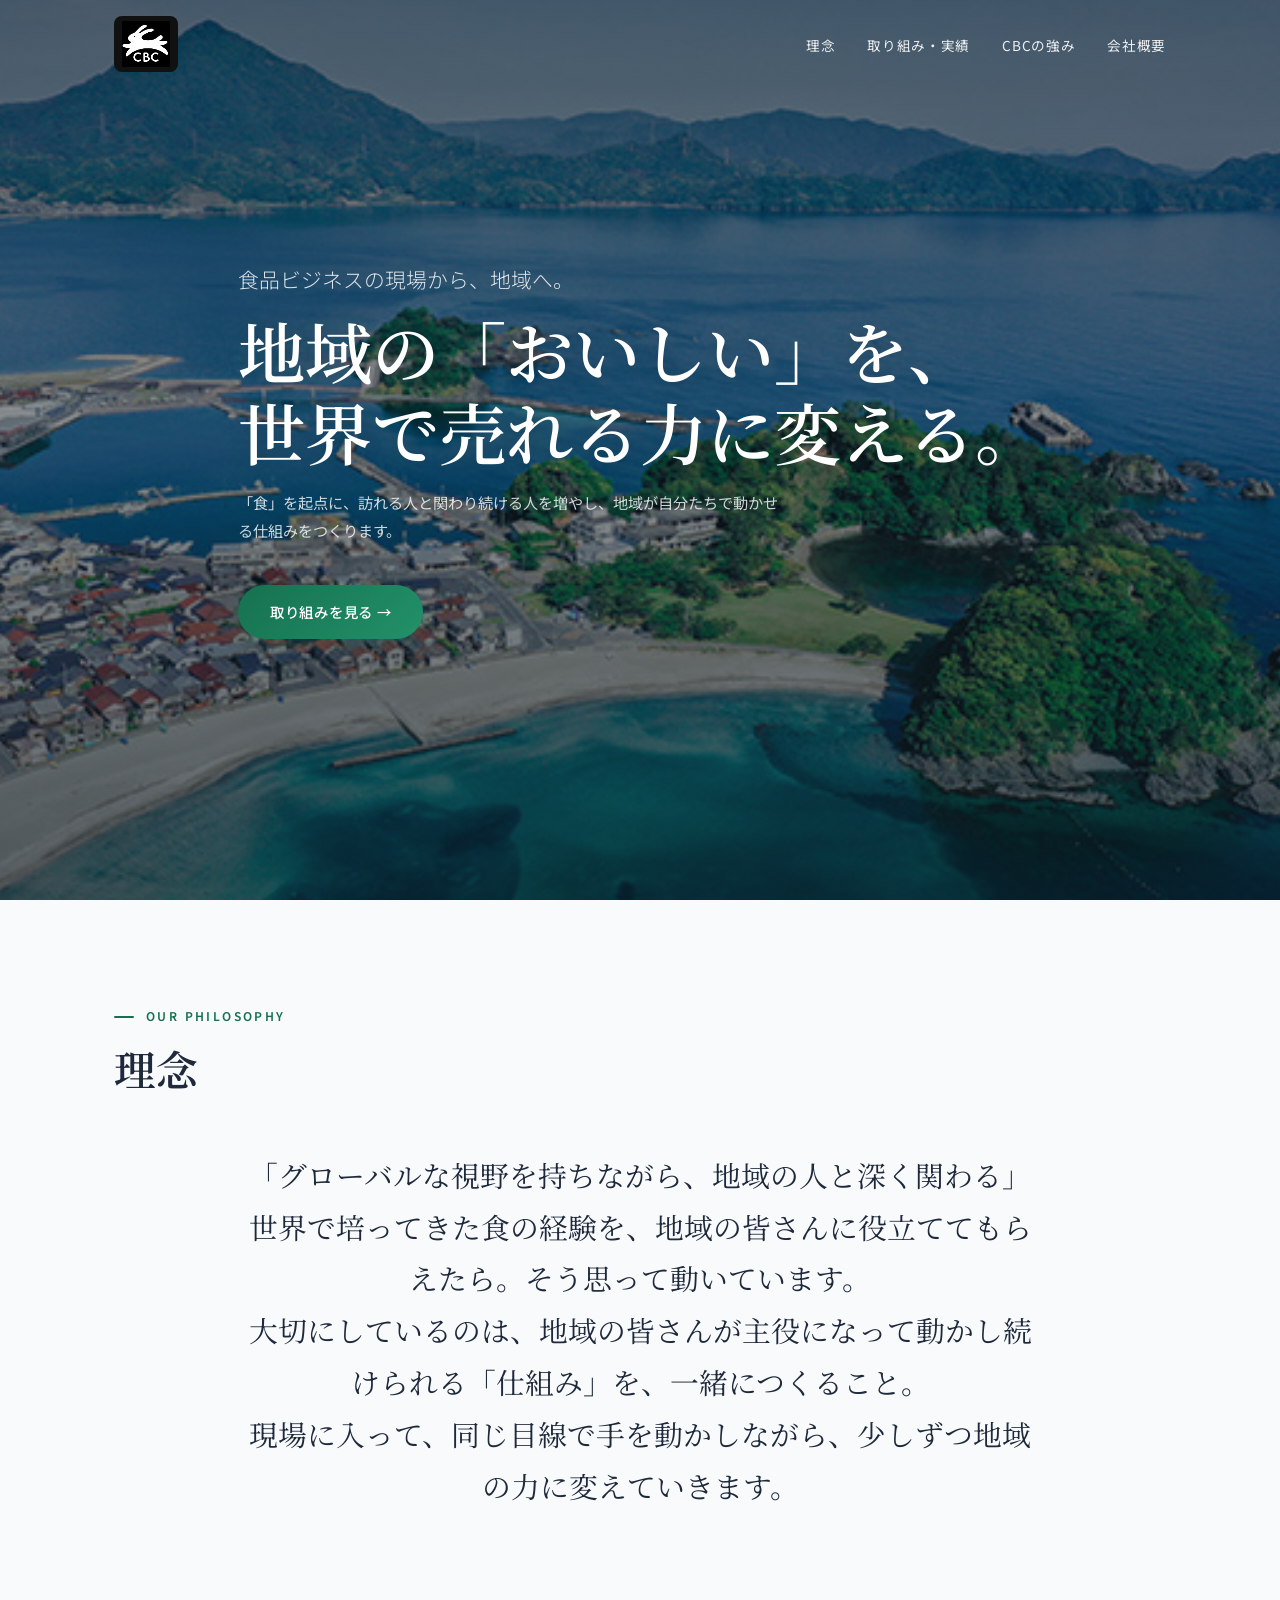
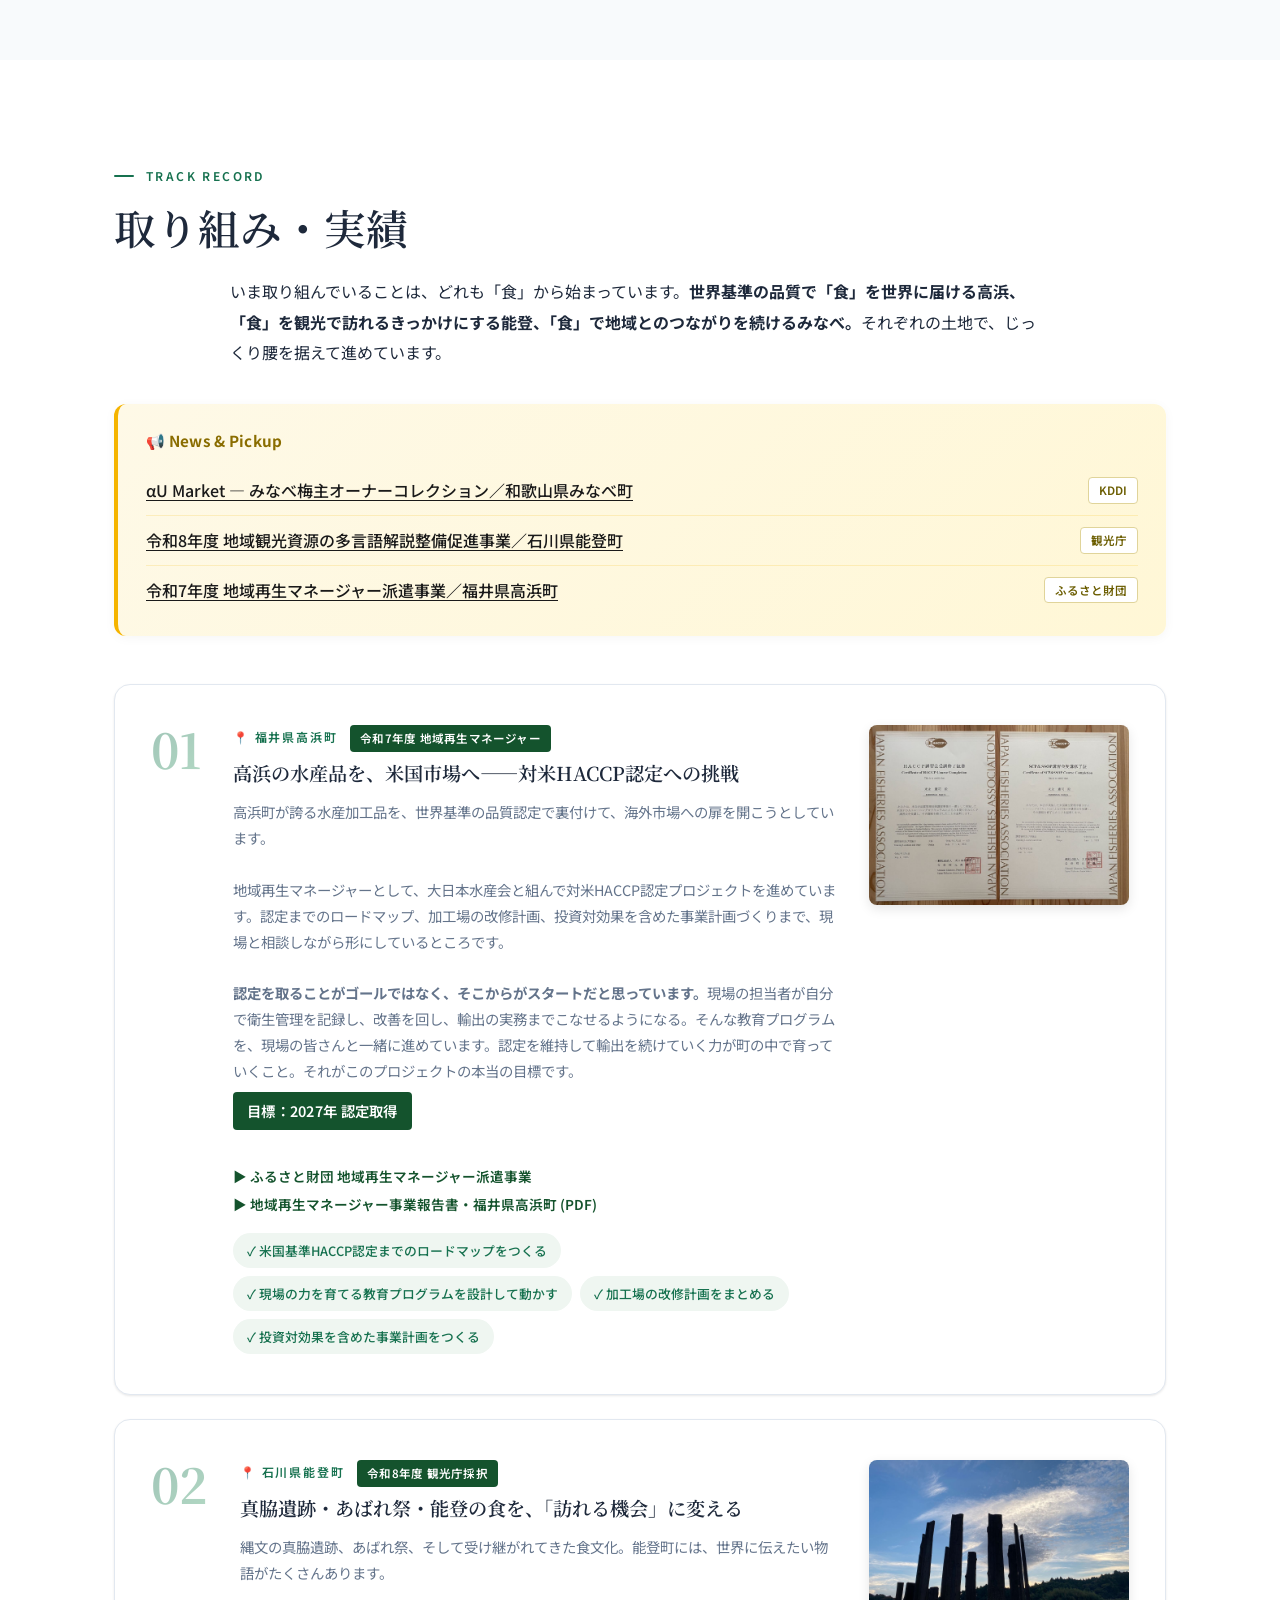
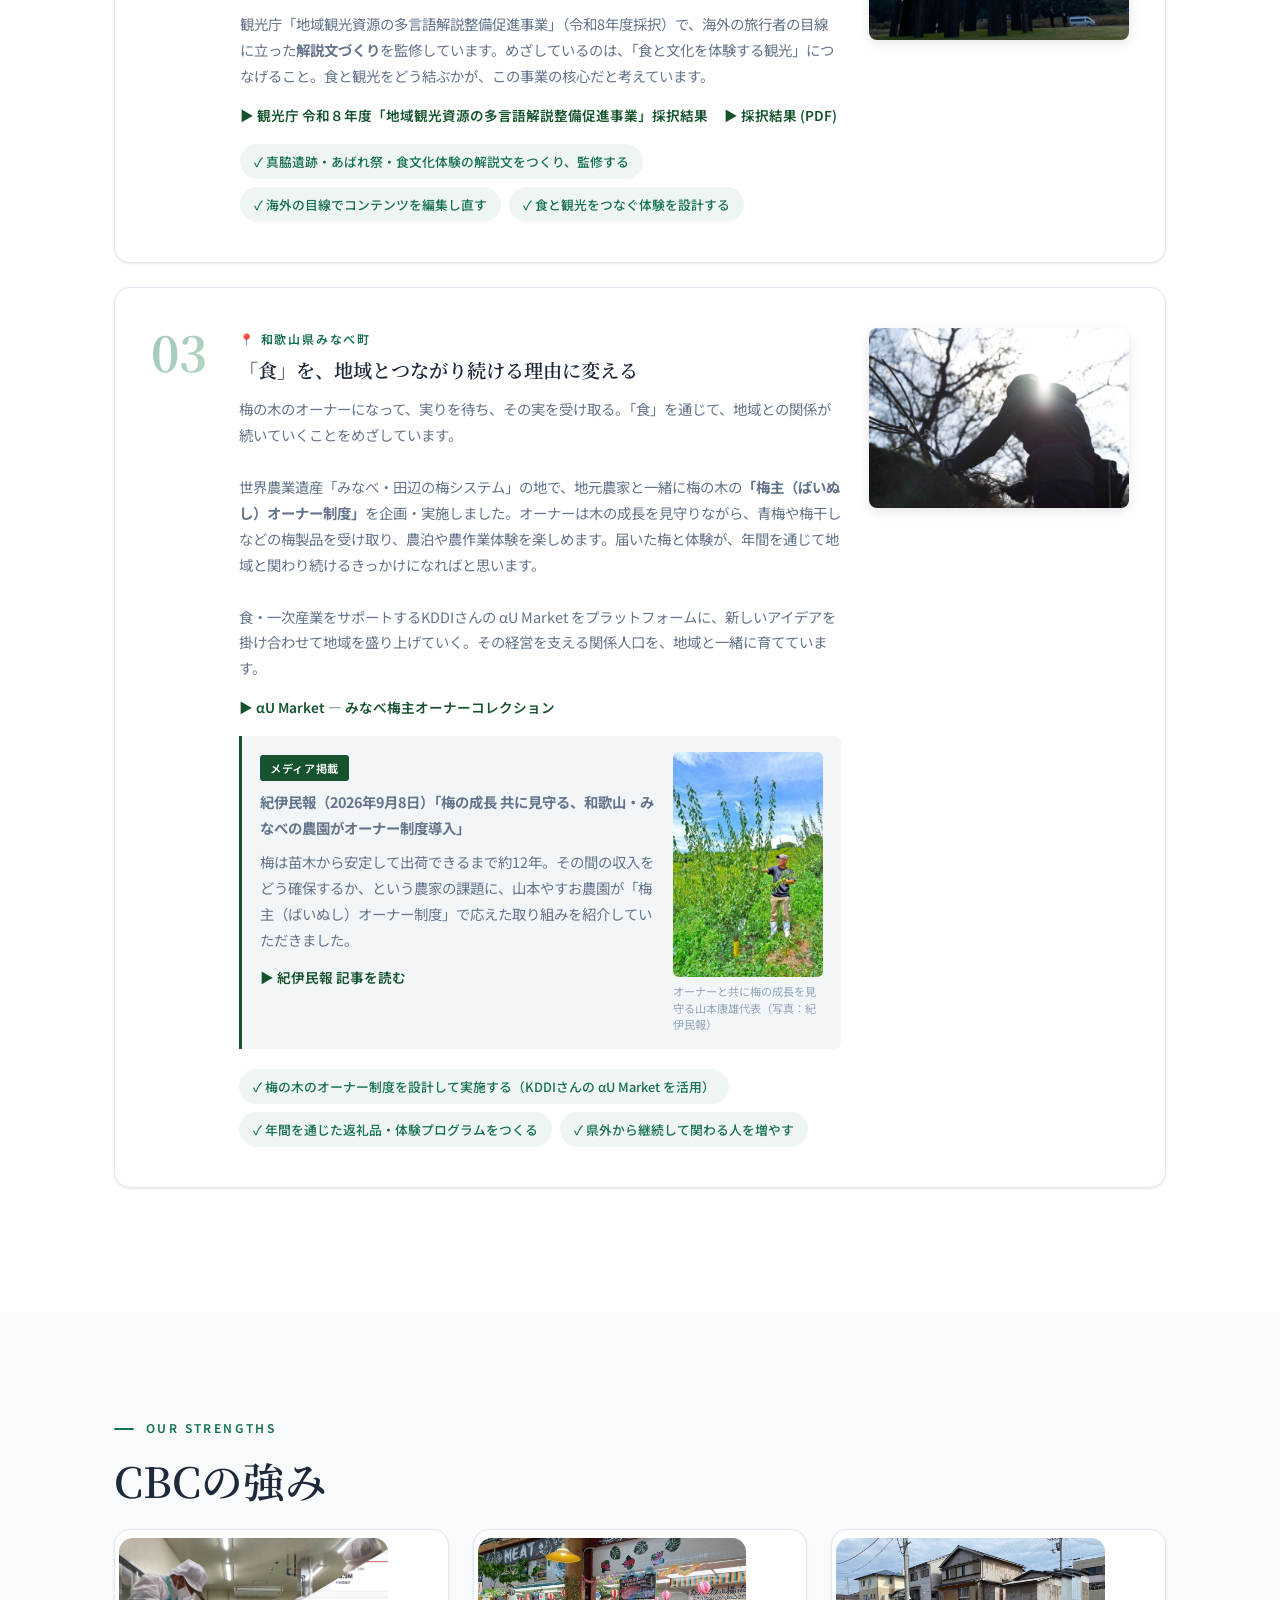
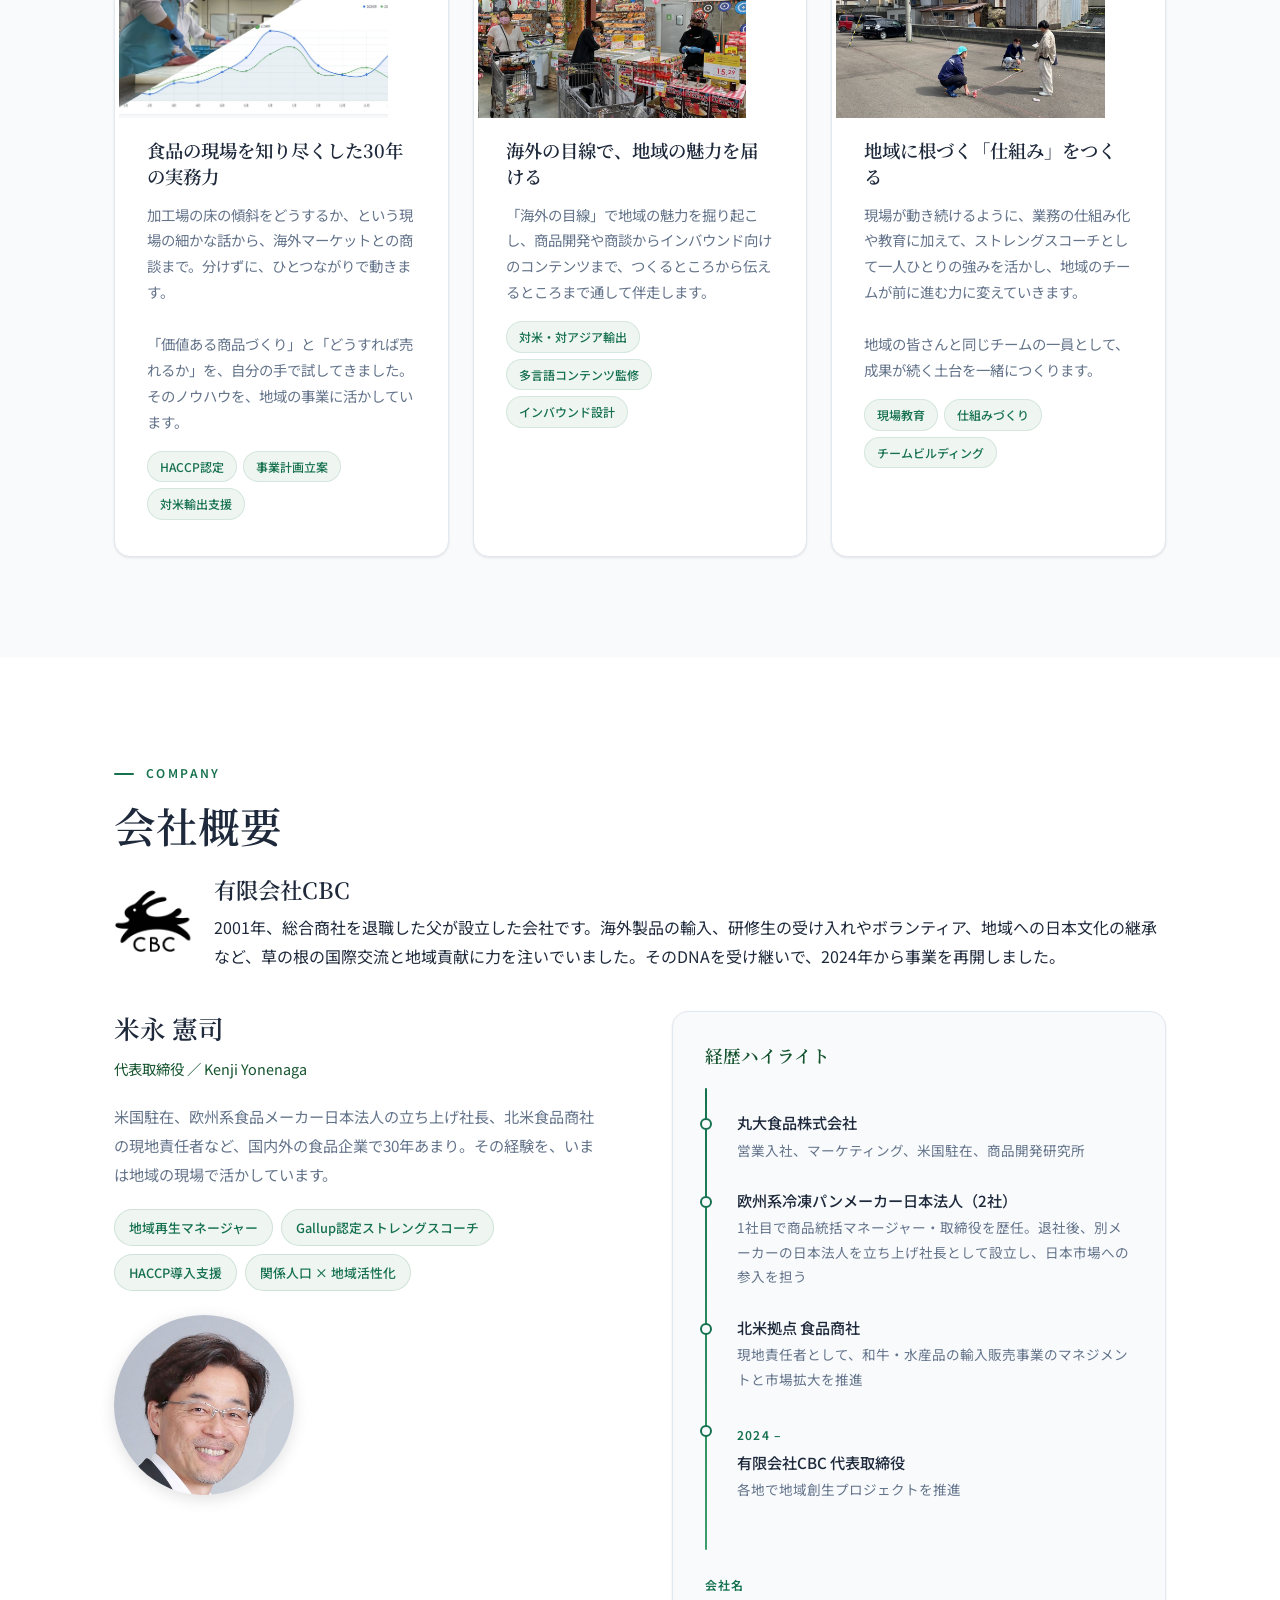
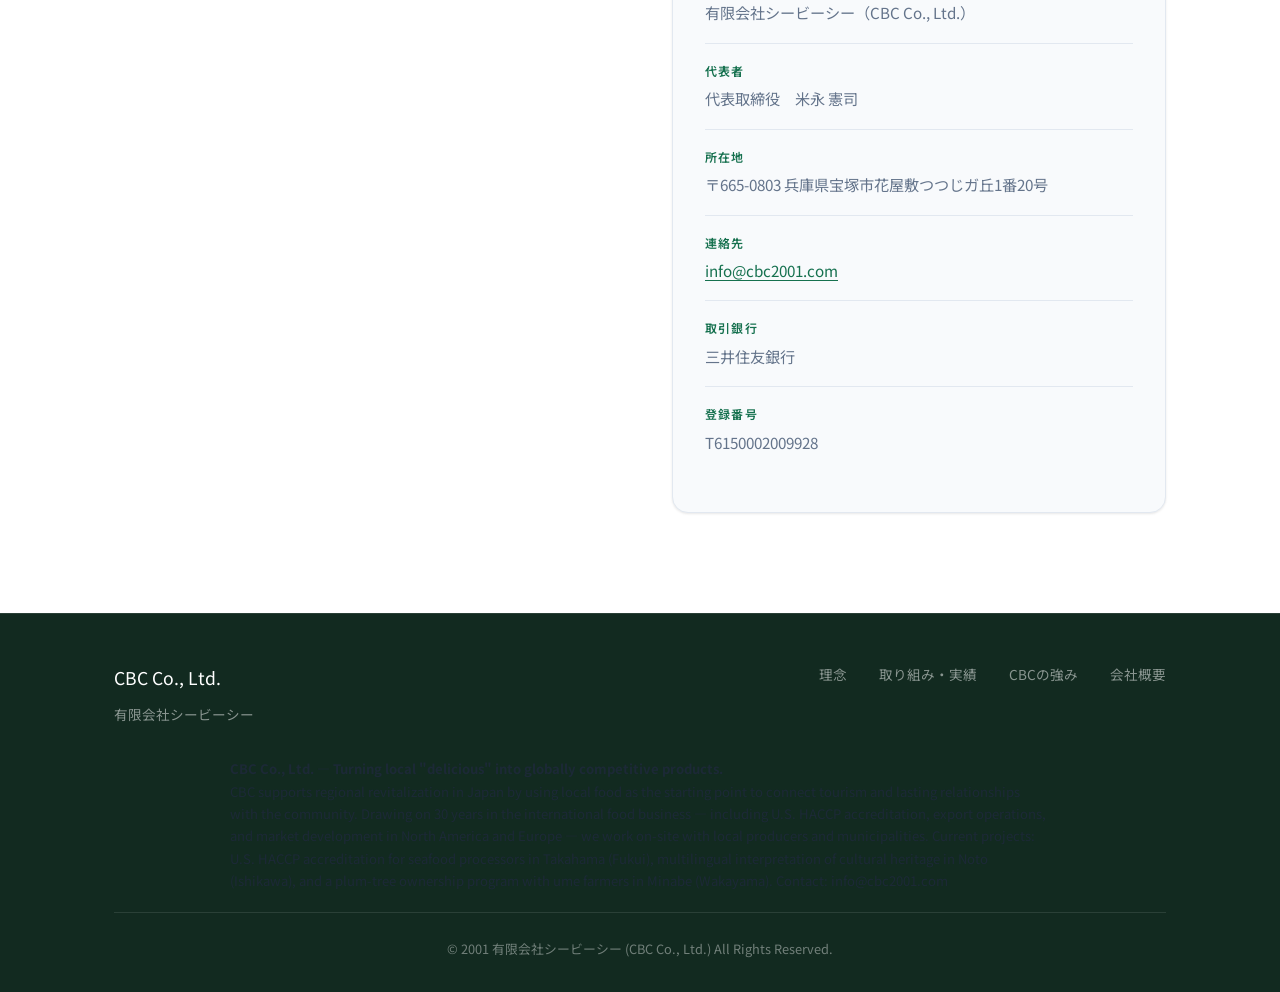
==== commit 81ad3544: "feat: News & Pickup の αU Market 項目から「記事」を削除 Co-Authored-By: Claude Opus 5 <noreply@anthropic.com>" ====
--- a/index.html
+++ b/index.html
@@ -89,7 +89,7 @@
                 <span class="news-pickup-label">📢 News &amp; Pickup</span>
                 <ul class="news-pickup-list">
                     <li>
-                        <a href="#project-minabe">αU Market — みなべ梅主オーナーコレクション記事／和歌山県みなべ町</a>
+                        <a href="#project-minabe">αU Market — みなべ梅主オーナーコレクション／和歌山県みなべ町</a>
                         <span class="news-tag">KDDI</span>
                     </li>
                     <li>
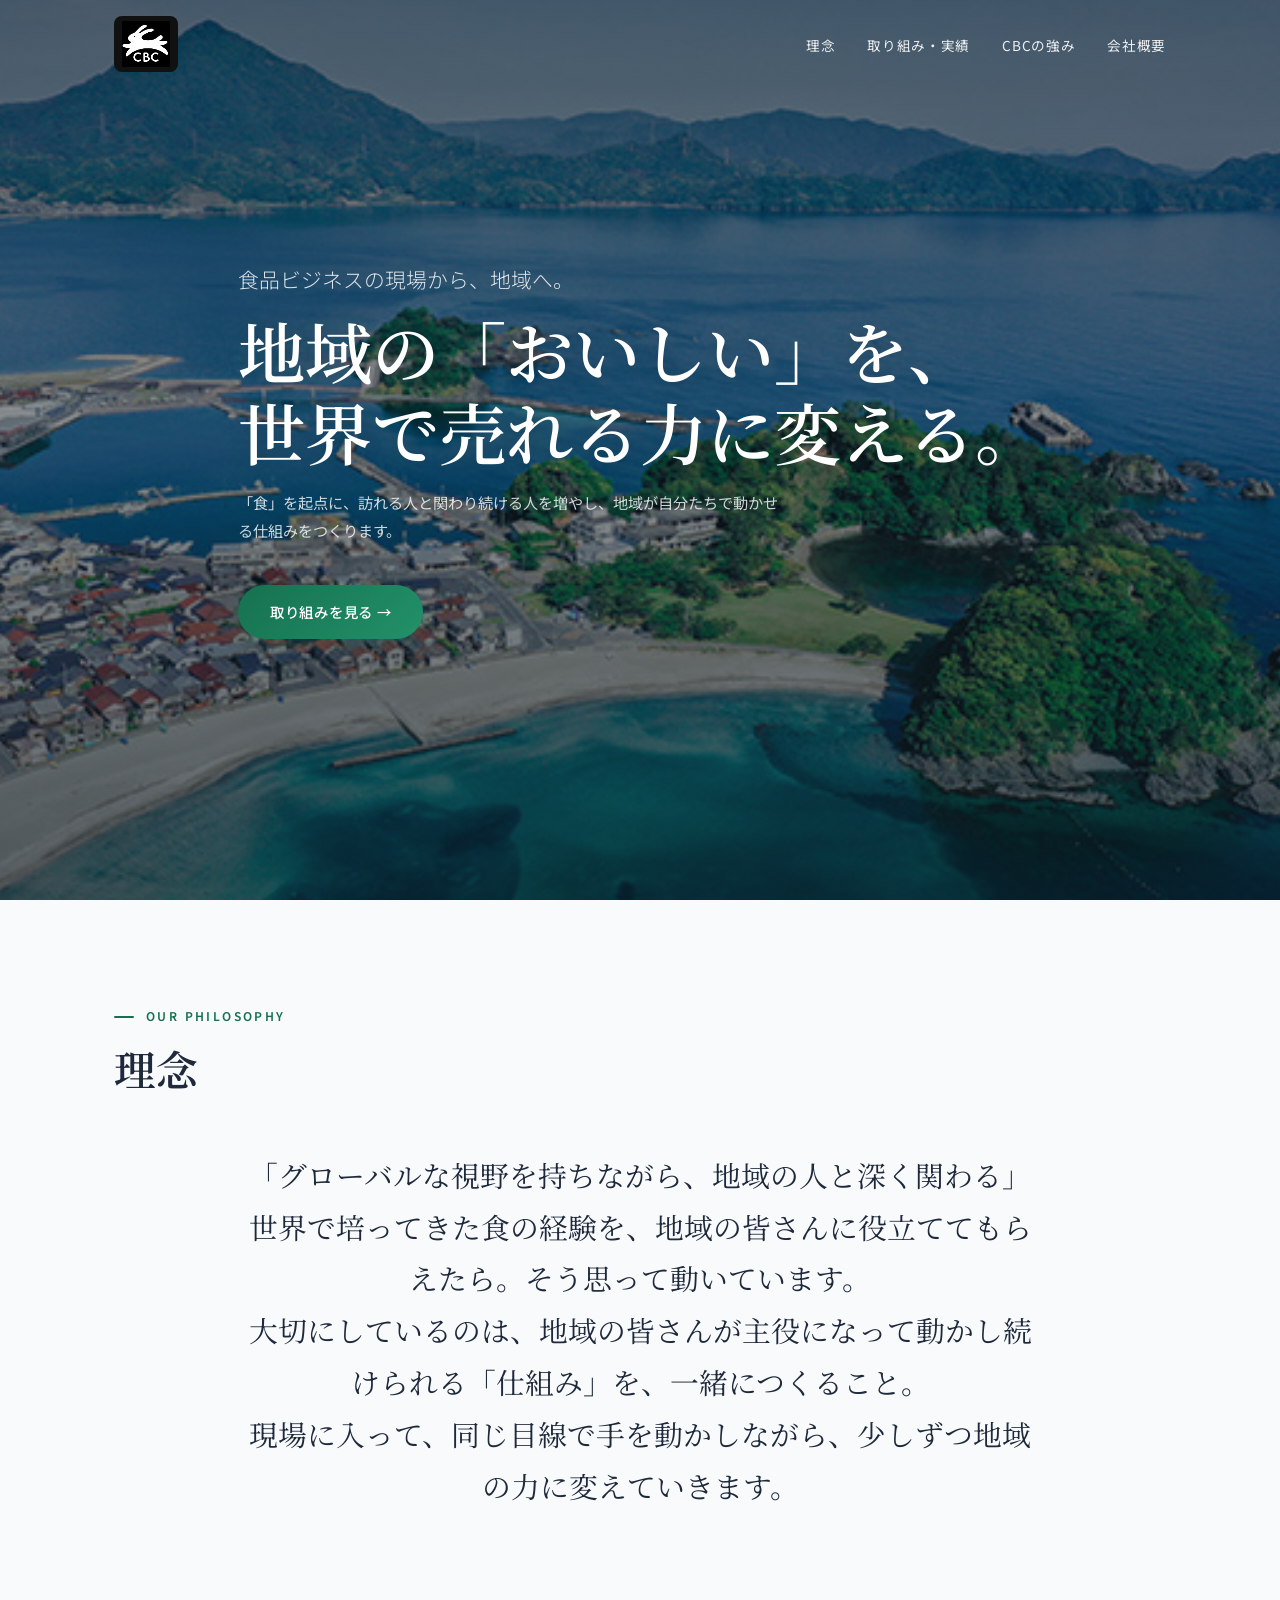
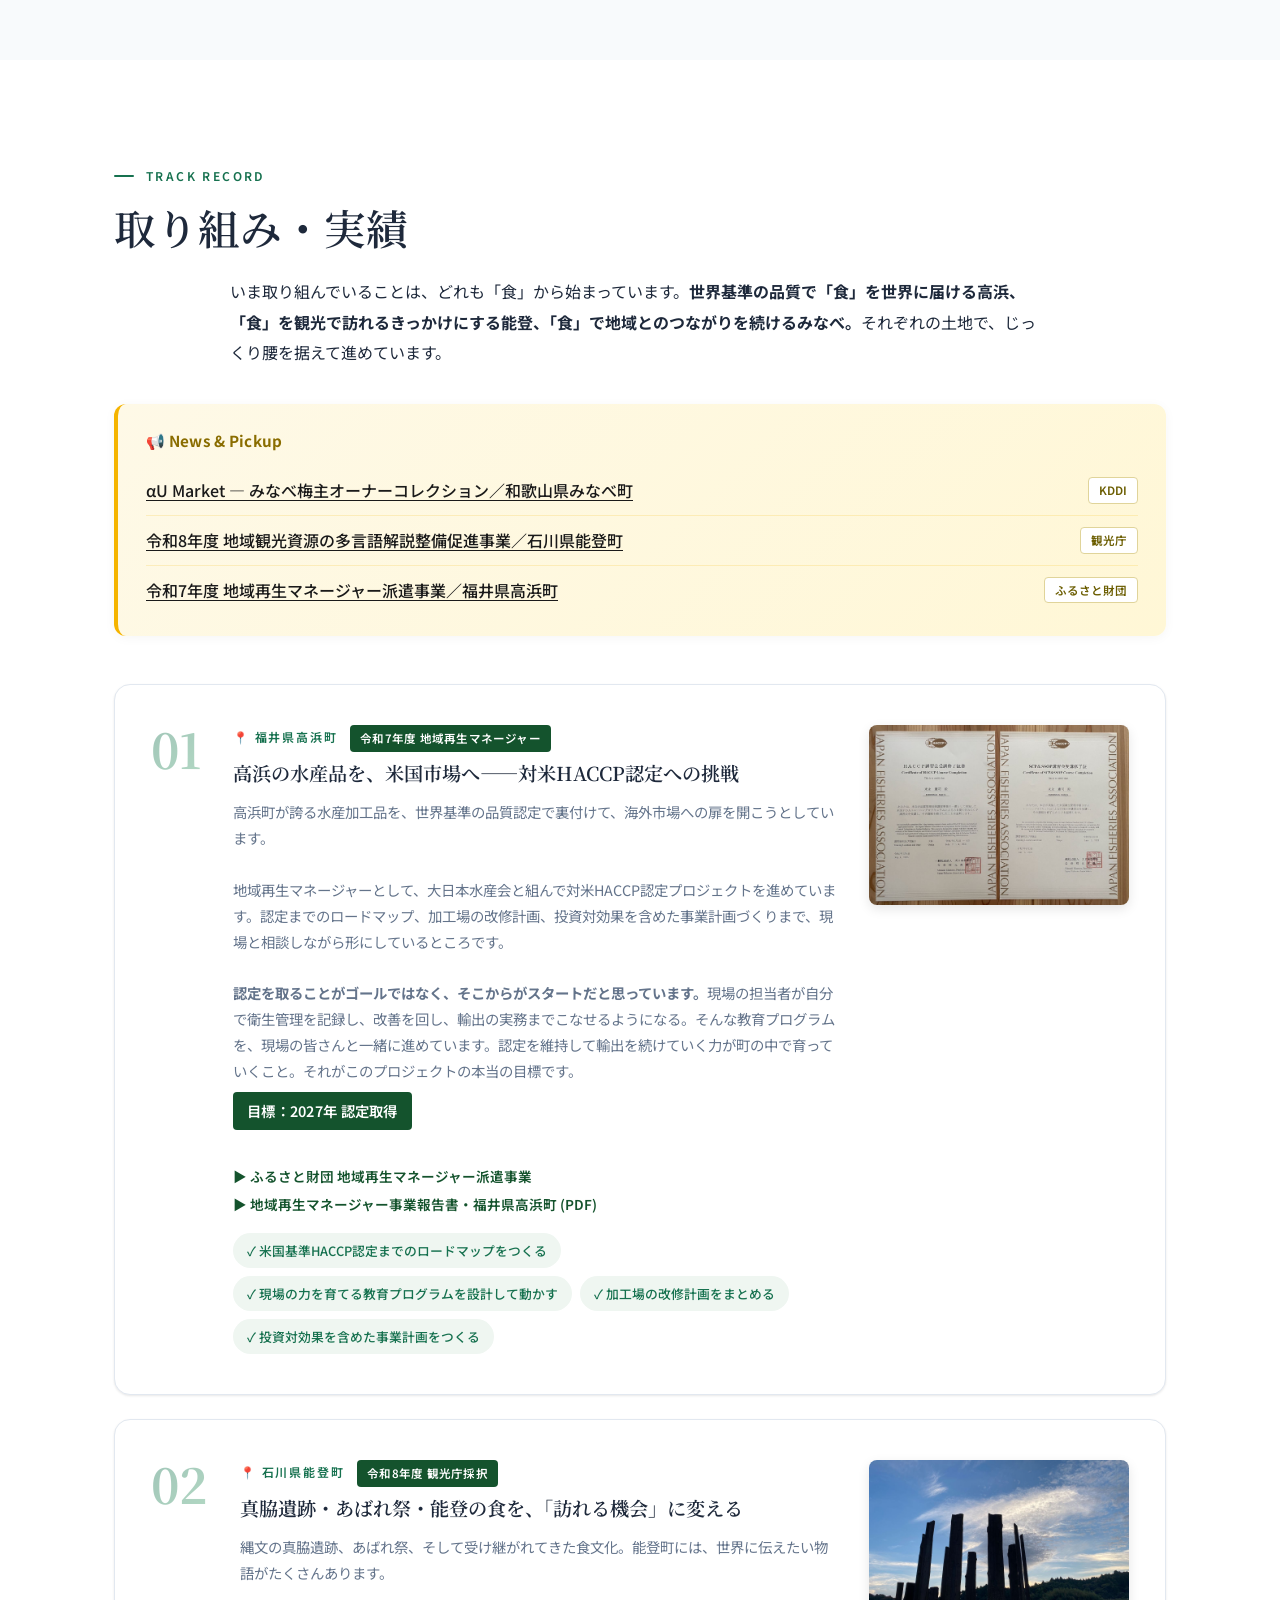
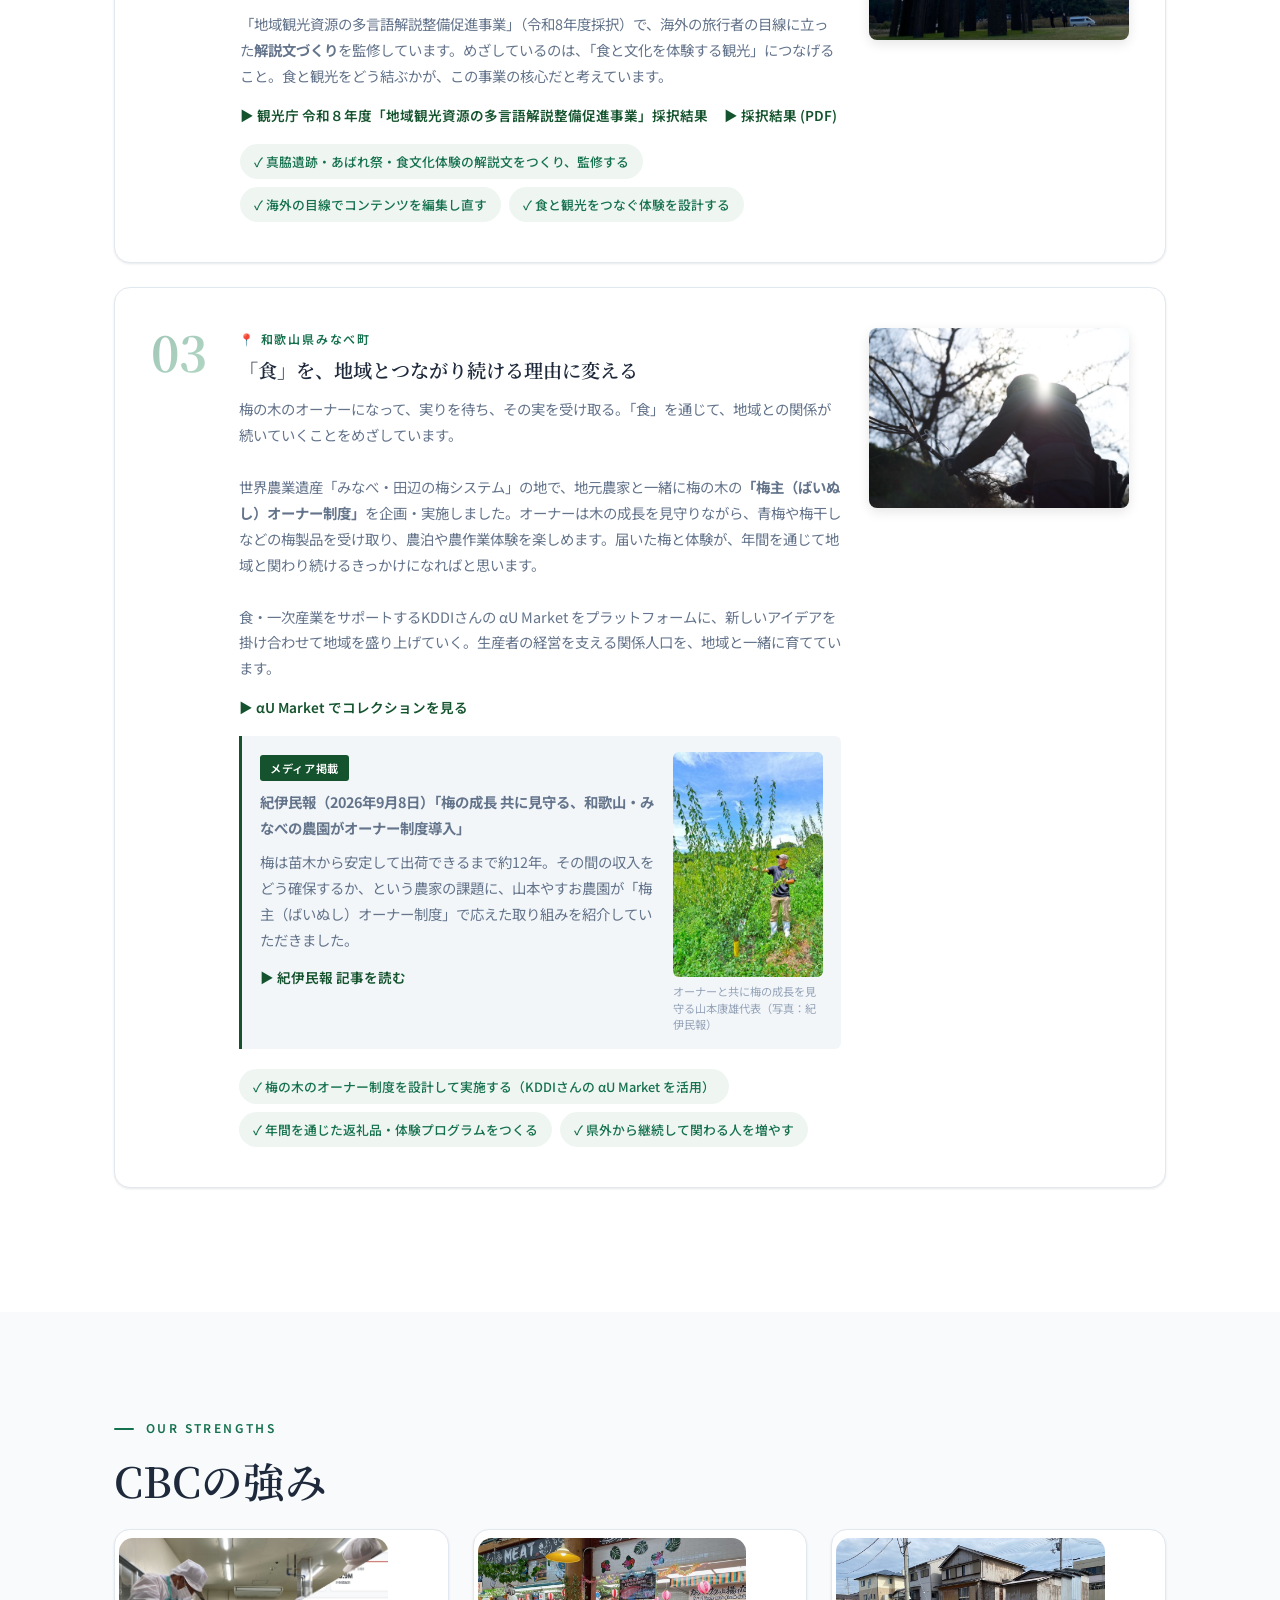
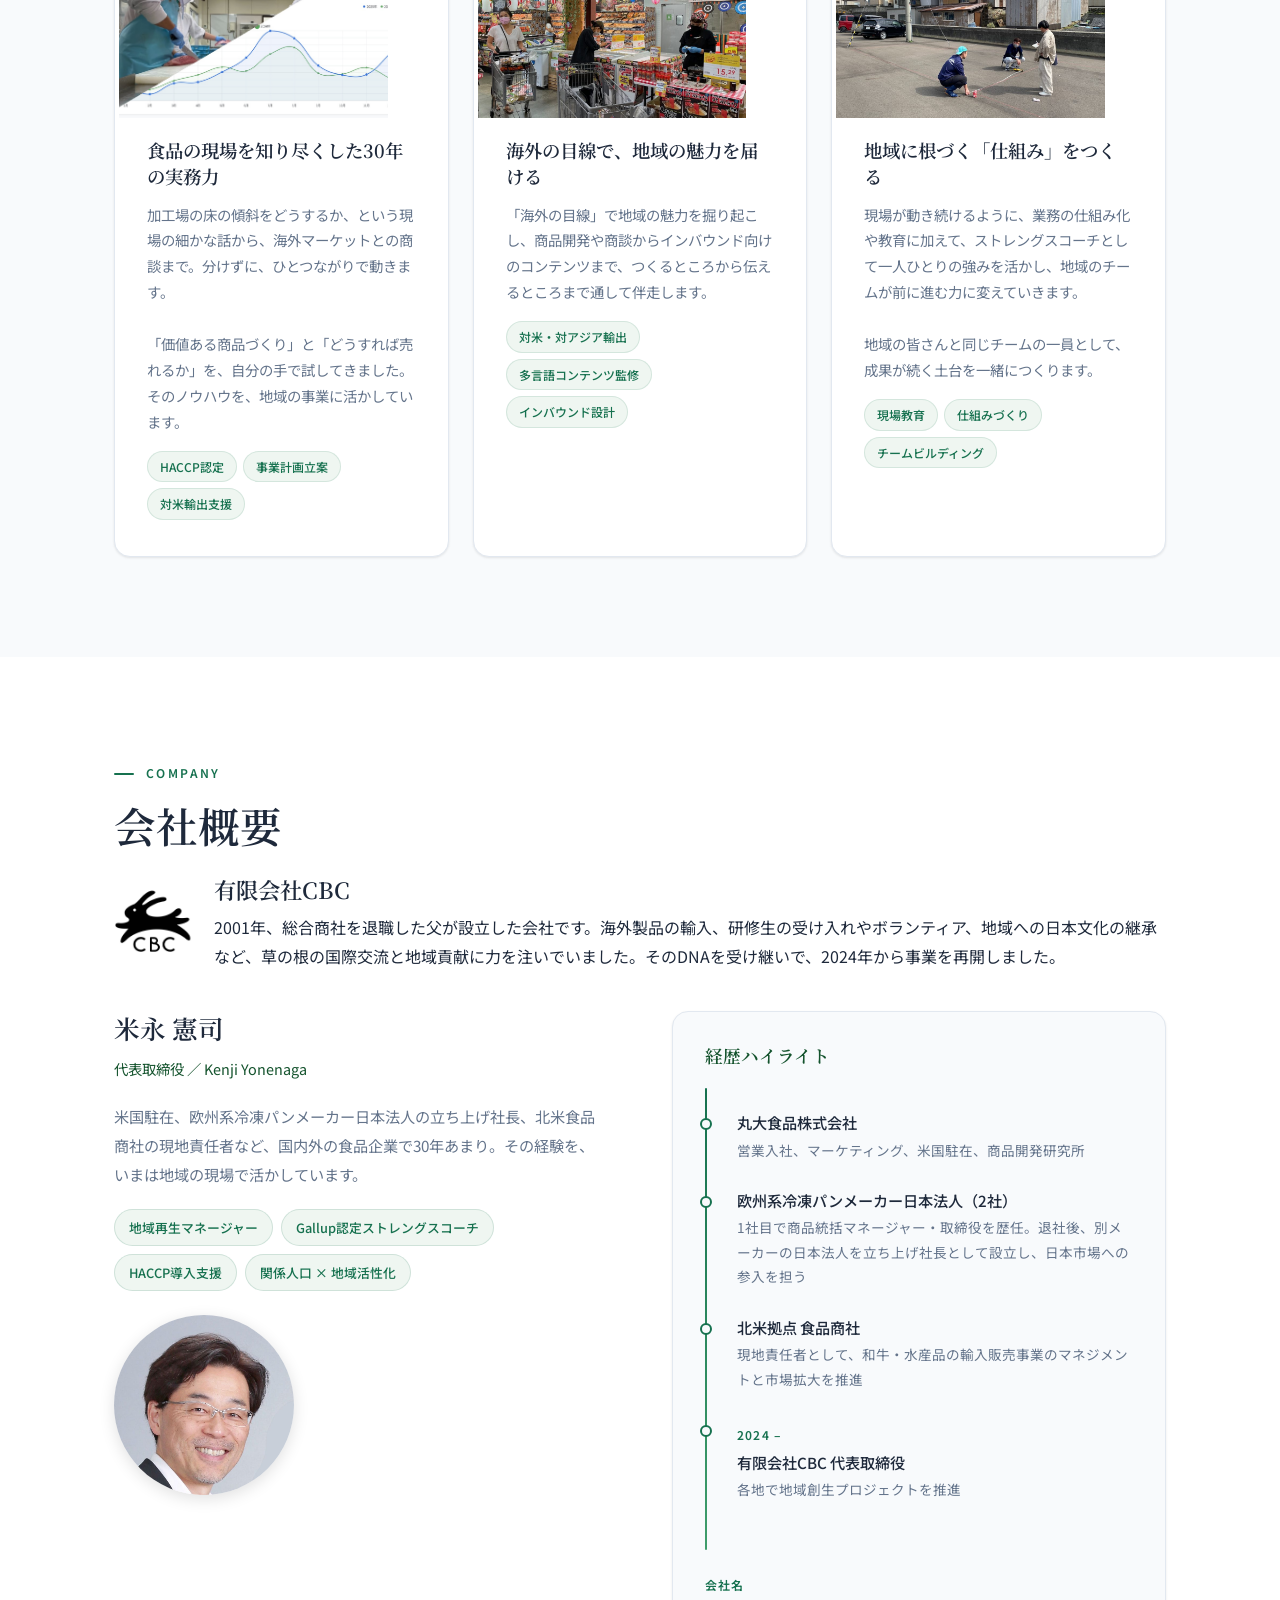
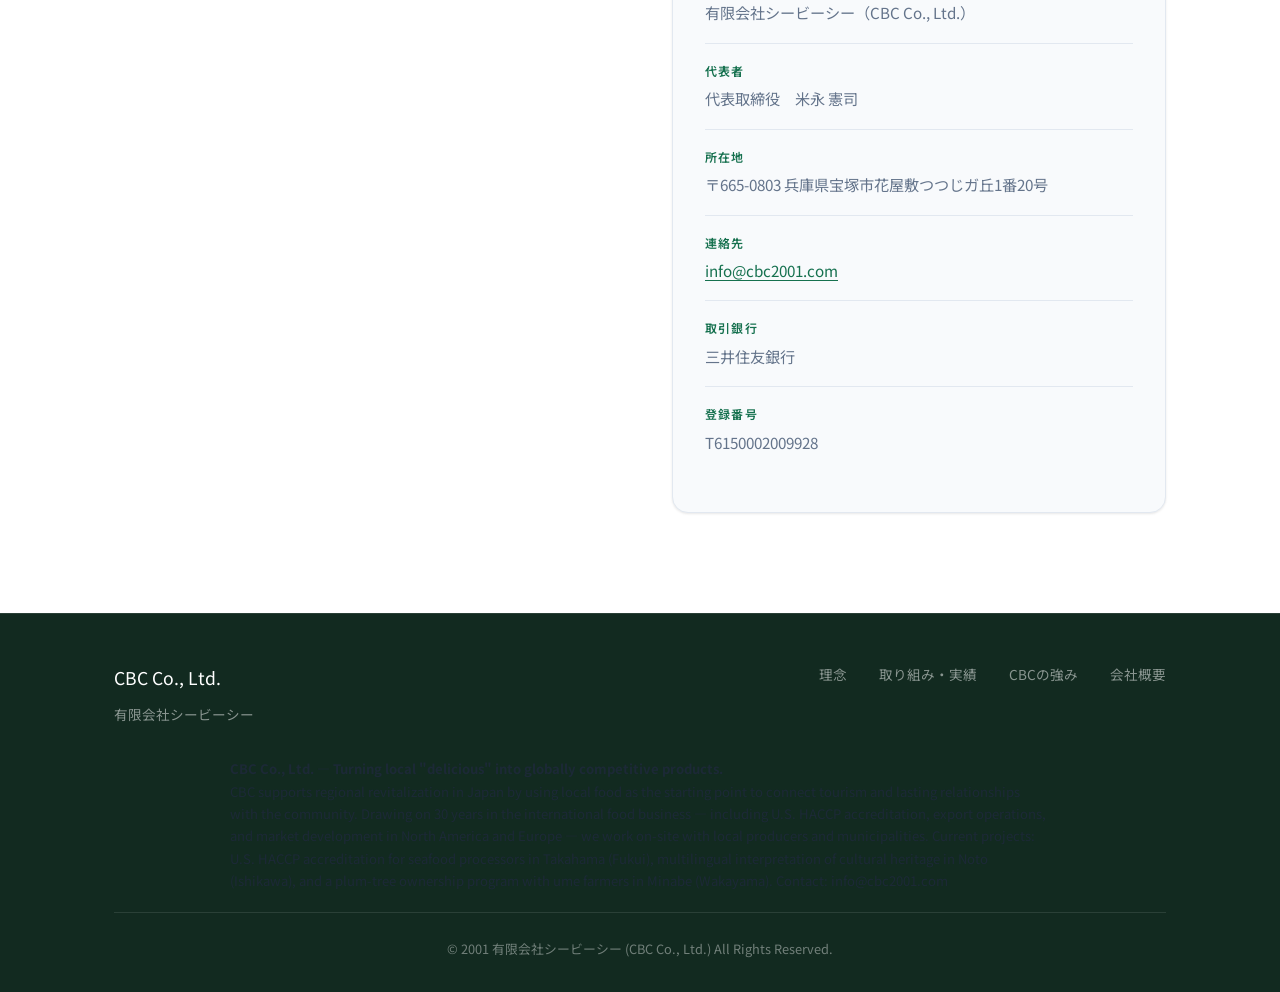
==== commit b648539a: "feat: 第5回レビュー反映（指示語の明確化、事業名・業種表記の統一、外部リンク文言の整理） Co-Authored-By: Claude Opus 5 <noreply@anthropic.com" ====
--- a/index.html
+++ b/index.html
@@ -133,7 +133,7 @@
                     <div class="project-text">
                         <div class="location">📍 石川県能登町 <span class="location-badge">令和8年度 観光庁採択</span></div>
                         <h3>真脇遺跡・あばれ祭・能登の食を、「訪れる機会」に変える</h3>
-                        <p>縄文の真脇遺跡、あばれ祭、そして受け継がれてきた食文化。能登町には、世界に伝えたい物語がたくさんあります。<br><br>観光庁「地域観光資源の多言語解説整備促進事業」（令和8年度採択）で、海外の旅行者の目線に立った<strong>解説文づくり</strong>を監修しています。めざしているのは、「食と文化を体験する観光」につなげること。食と観光をどう結ぶかが、この事業の核心だと考えています。</p>
+                        <p>縄文の真脇遺跡、あばれ祭、そして受け継がれてきた食文化。能登町には、世界に伝えたい物語がたくさんあります。<br><br>「地域観光資源の多言語解説整備促進事業」（令和8年度採択）で、海外の旅行者の目線に立った<strong>解説文づくり</strong>を監修しています。めざしているのは、「食と文化を体験する観光」につなげること。食と観光をどう結ぶかが、この事業の核心だと考えています。</p>
                         <div class="project-links" style="margin-bottom: 16px;">
                             <a href="https://www.mlit.go.jp/kankocho/kobo05_00100.html" target="_blank" rel="noopener" class="project-link">▶ 観光庁 令和８年度「地域観光資源の多言語解説整備促進事業」採択結果</a>
                             <a href="https://www.mlit.go.jp/kankocho/content/001998495.pdf" target="_blank" rel="noopener" class="project-link">▶ 採択結果 (PDF)</a>
@@ -156,9 +156,9 @@
                     <div class="project-text">
                         <div class="location">📍 和歌山県みなべ町</div>
                         <h3>「食」を、地域とつながり続ける理由に変える</h3>
-                        <p>梅の木のオーナーになって、実りを待ち、その実を受け取る。「食」を通じて、地域との関係が続いていくことをめざしています。<br><br>世界農業遺産「みなべ・田辺の梅システム」の地で、地元農家と一緒に梅の木の<strong>「梅主（ばいぬし）オーナー制度」</strong>を企画・実施しました。オーナーは木の成長を見守りながら、青梅や梅干しなどの梅製品を受け取り、農泊や農作業体験を楽しめます。届いた梅と体験が、年間を通じて地域と関わり続けるきっかけになればと思います。<br><br>食・一次産業をサポートするKDDIさんの αU Market をプラットフォームに、新しいアイデアを掛け合わせて地域を盛り上げていく。その経営を支える関係人口を、地域と一緒に育てています。</p>
+                        <p>梅の木のオーナーになって、実りを待ち、その実を受け取る。「食」を通じて、地域との関係が続いていくことをめざしています。<br><br>世界農業遺産「みなべ・田辺の梅システム」の地で、地元農家と一緒に梅の木の<strong>「梅主（ばいぬし）オーナー制度」</strong>を企画・実施しました。オーナーは木の成長を見守りながら、青梅や梅干しなどの梅製品を受け取り、農泊や農作業体験を楽しめます。届いた梅と体験が、年間を通じて地域と関わり続けるきっかけになればと思います。<br><br>食・一次産業をサポートするKDDIさんの αU Market をプラットフォームに、新しいアイデアを掛け合わせて地域を盛り上げていく。生産者の経営を支える関係人口を、地域と一緒に育てています。</p>
                         <div class="project-links" style="margin-bottom: 16px;">
-                            <a href="https://market.alpha-u.io/collections/TUNAGU" target="_blank" rel="noopener" class="project-link">▶ αU Market — みなべ梅主オーナーコレクション</a>
+                            <a href="https://market.alpha-u.io/collections/TUNAGU" target="_blank" rel="noopener" class="project-link">▶ αU Market でコレクションを見る</a>
                         </div>
 
                         <div class="project-press">
@@ -250,7 +250,7 @@
                     <h3 style="font-family: var(--font-heading); font-size: 1.6rem; margin-bottom: 8px;">米永 憲司</h3>
                     <p style="color: var(--color-accent); font-size: 0.9rem; margin-bottom: 20px;">代表取締役 ／ Kenji Yonenaga</p>
 
-                    <p>米国駐在、欧州系食品メーカー日本法人の立ち上げ社長、北米食品商社の現地責任者など、国内外の食品企業で30年あまり。その経験を、いまは地域の現場で活かしています。</p>
+                    <p>米国駐在、欧州系冷凍パンメーカー日本法人の立ち上げ社長、北米食品商社の現地責任者など、国内外の食品企業で30年あまり。その経験を、いまは地域の現場で活かしています。</p>
 
                     <div class="strengths">
                         <span class="strength-tag">地域再生マネージャー</span>
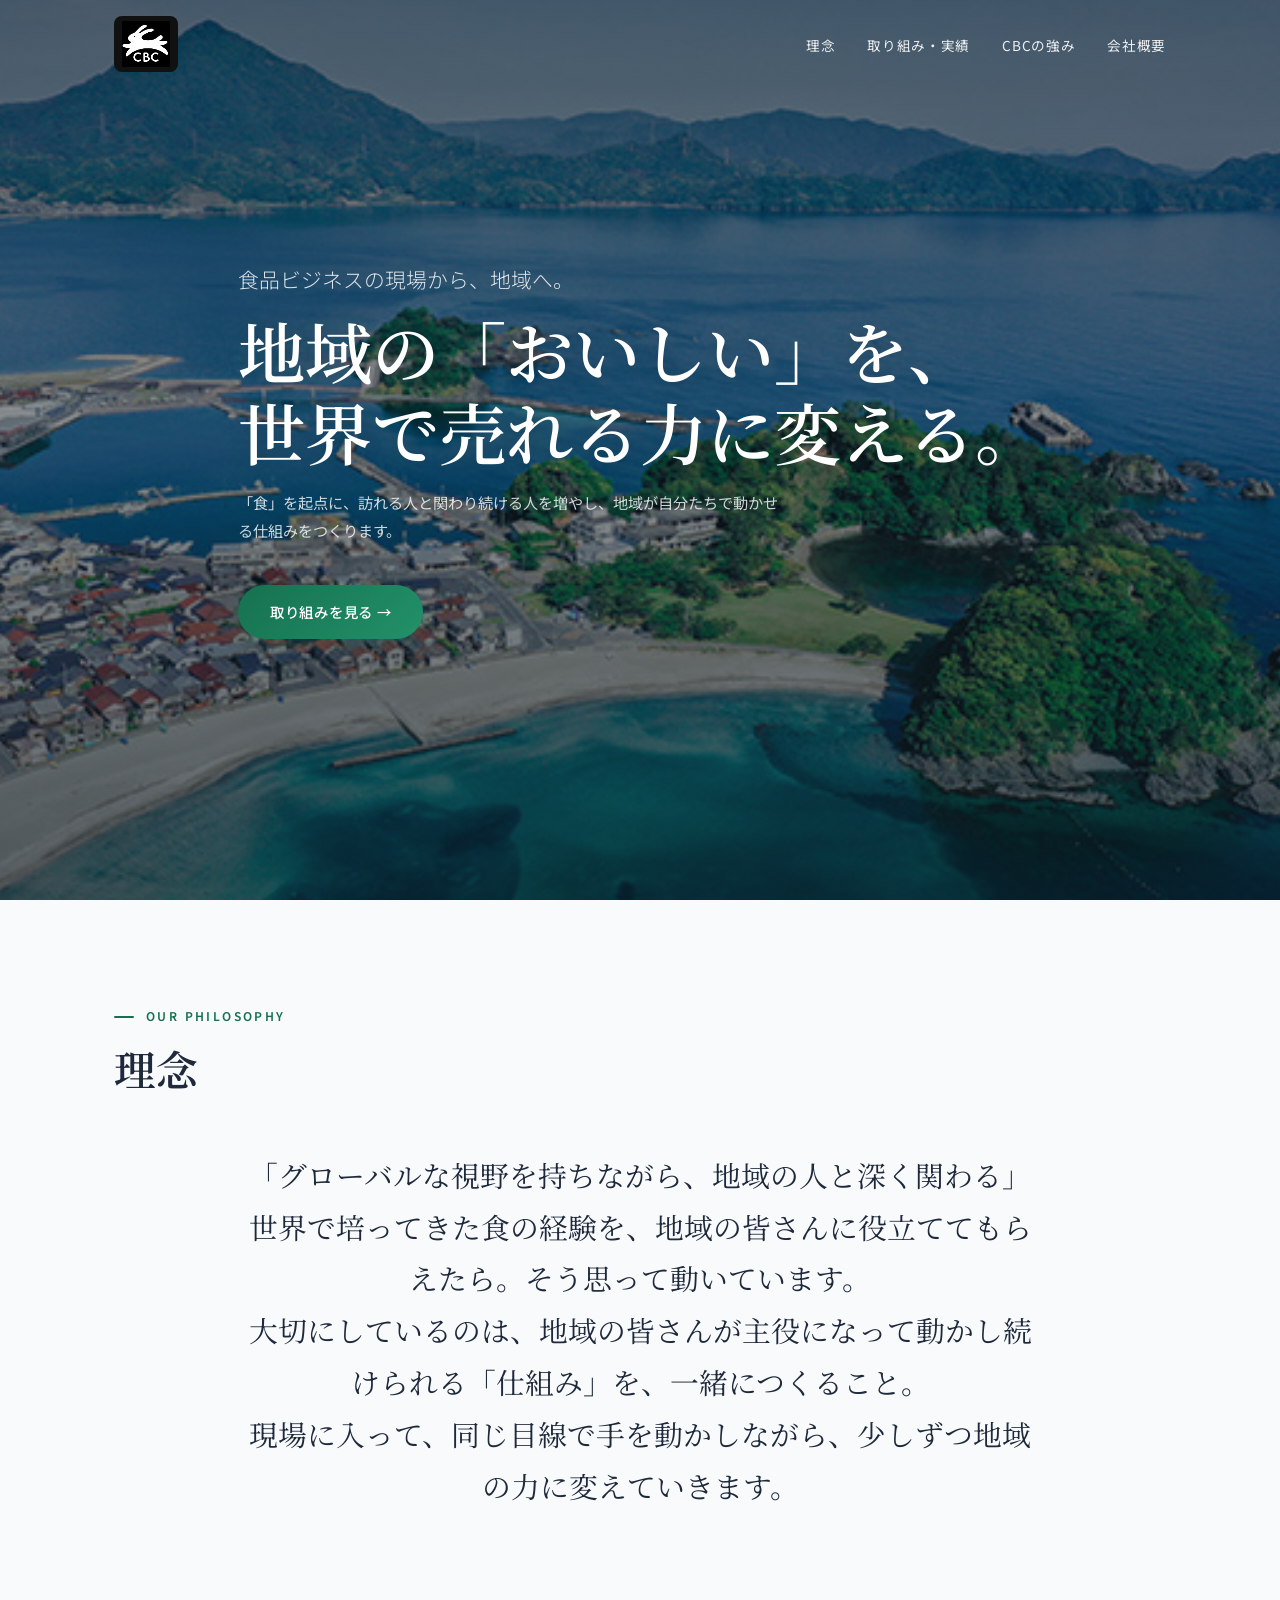
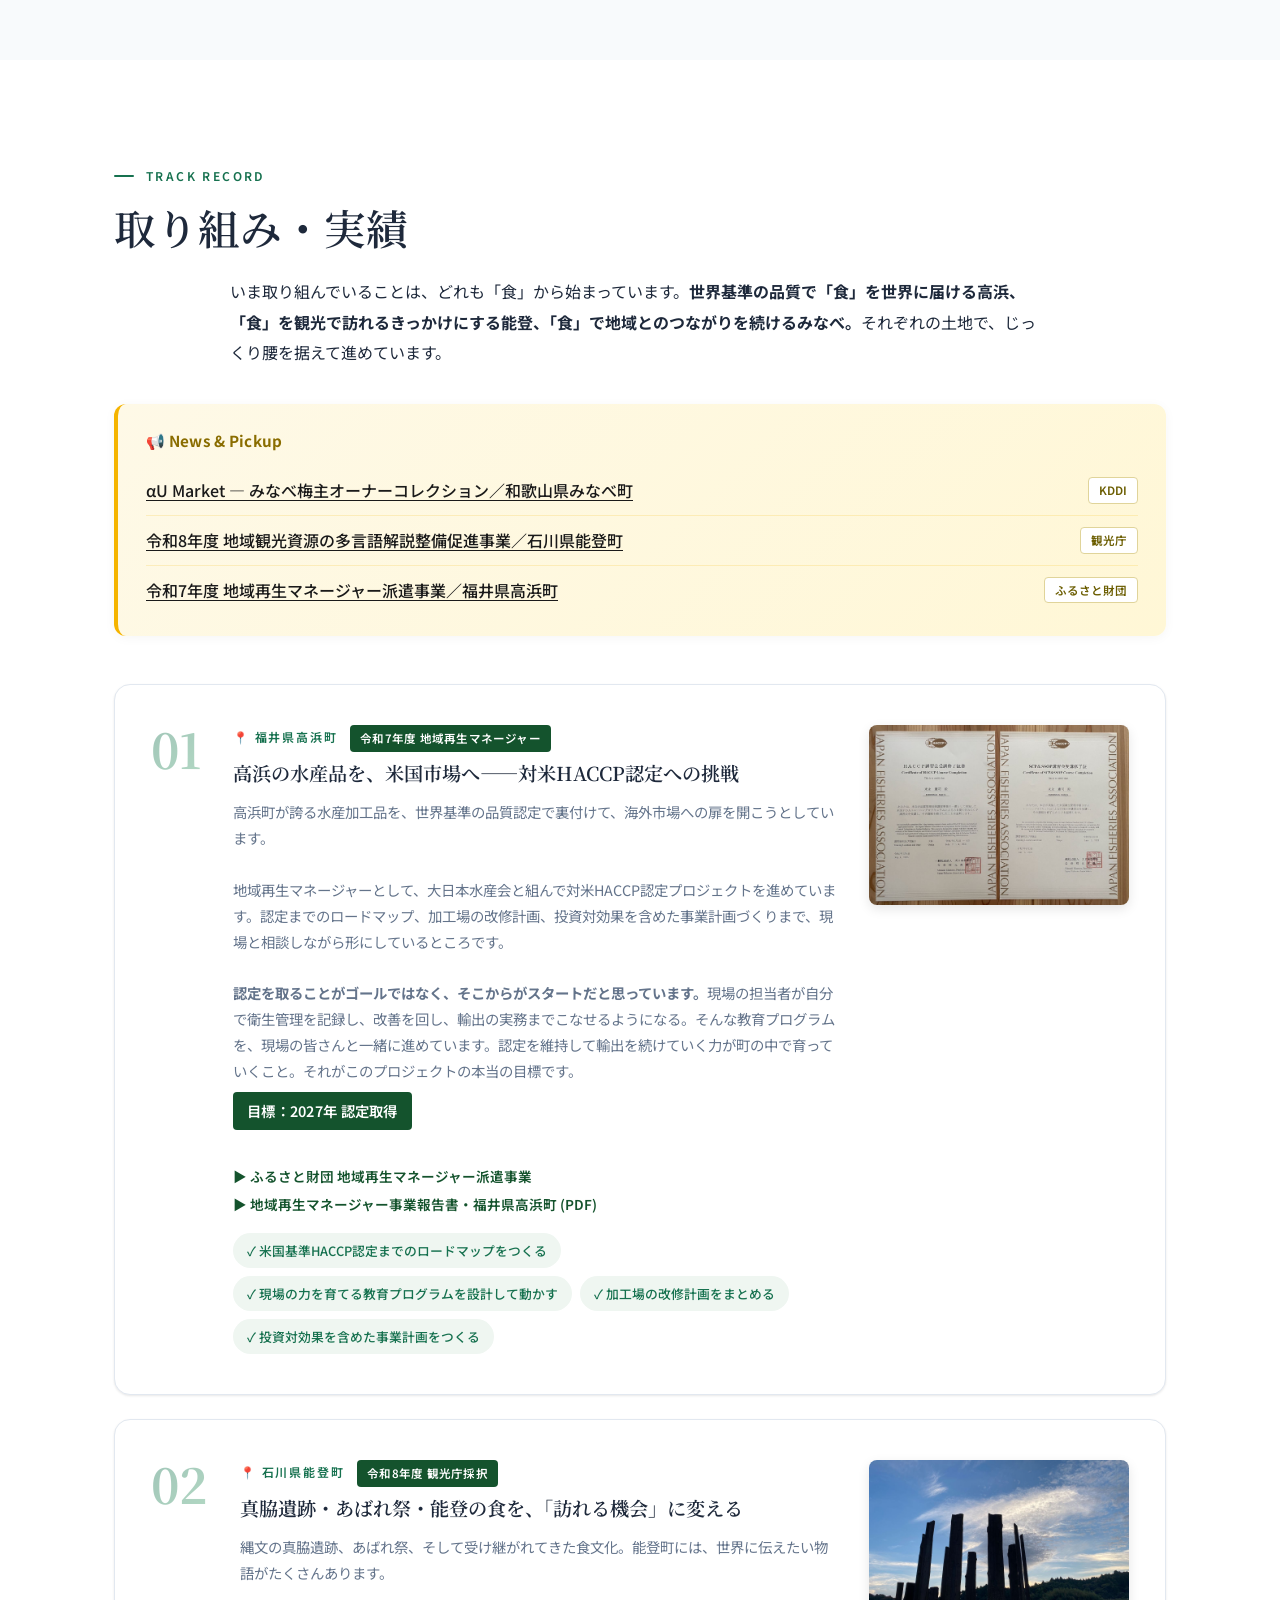
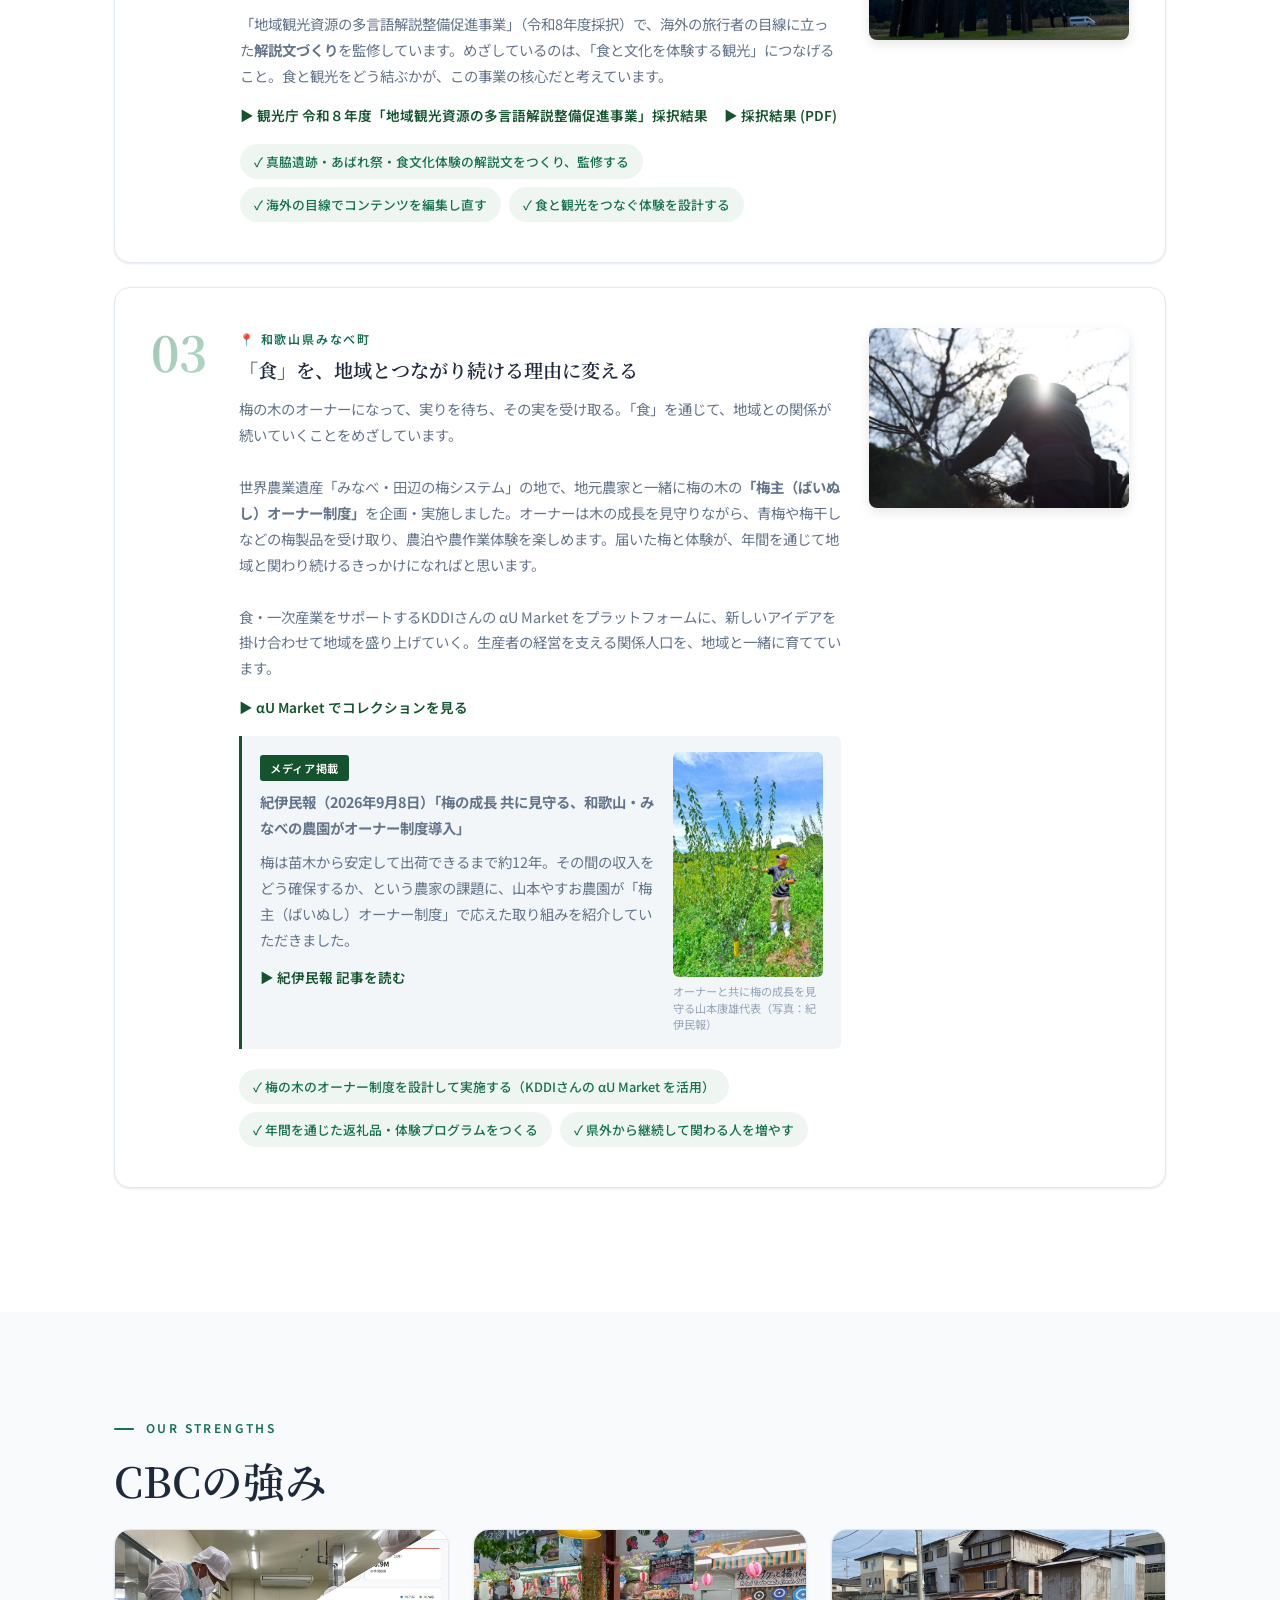
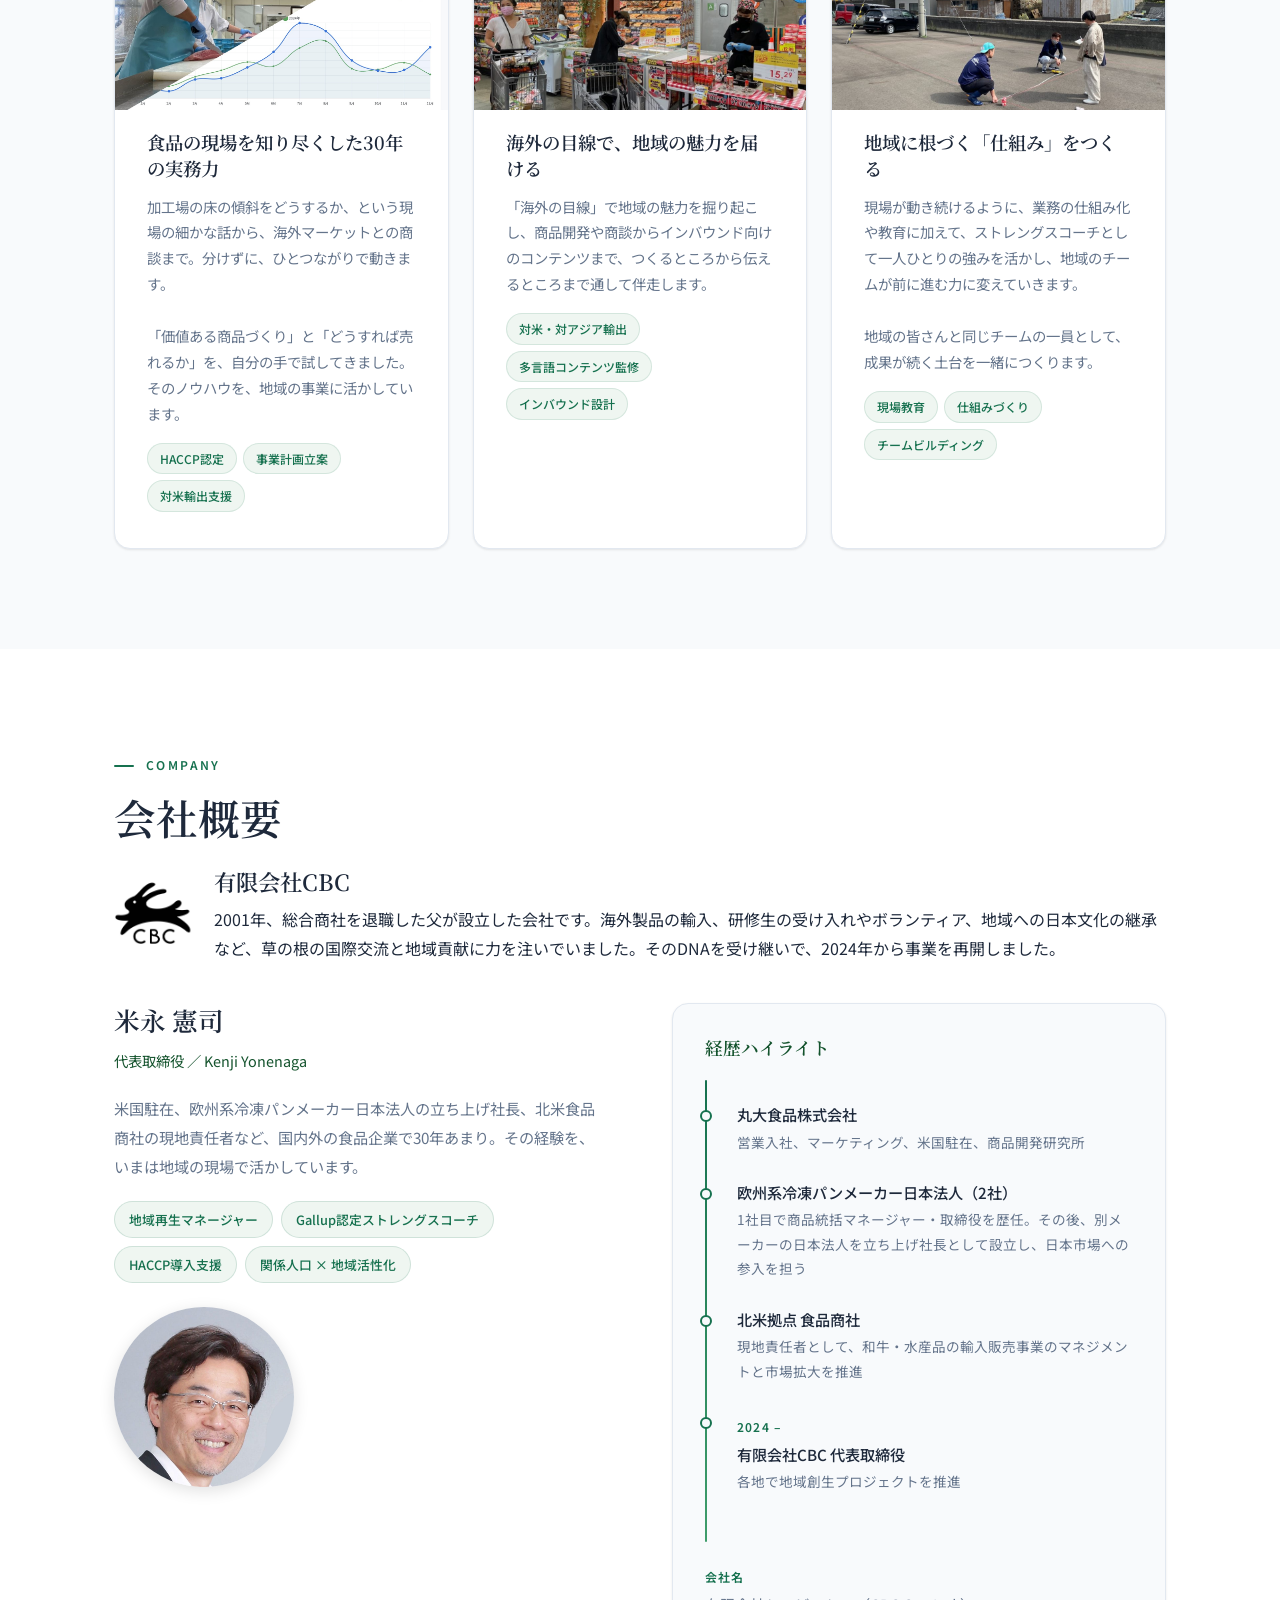
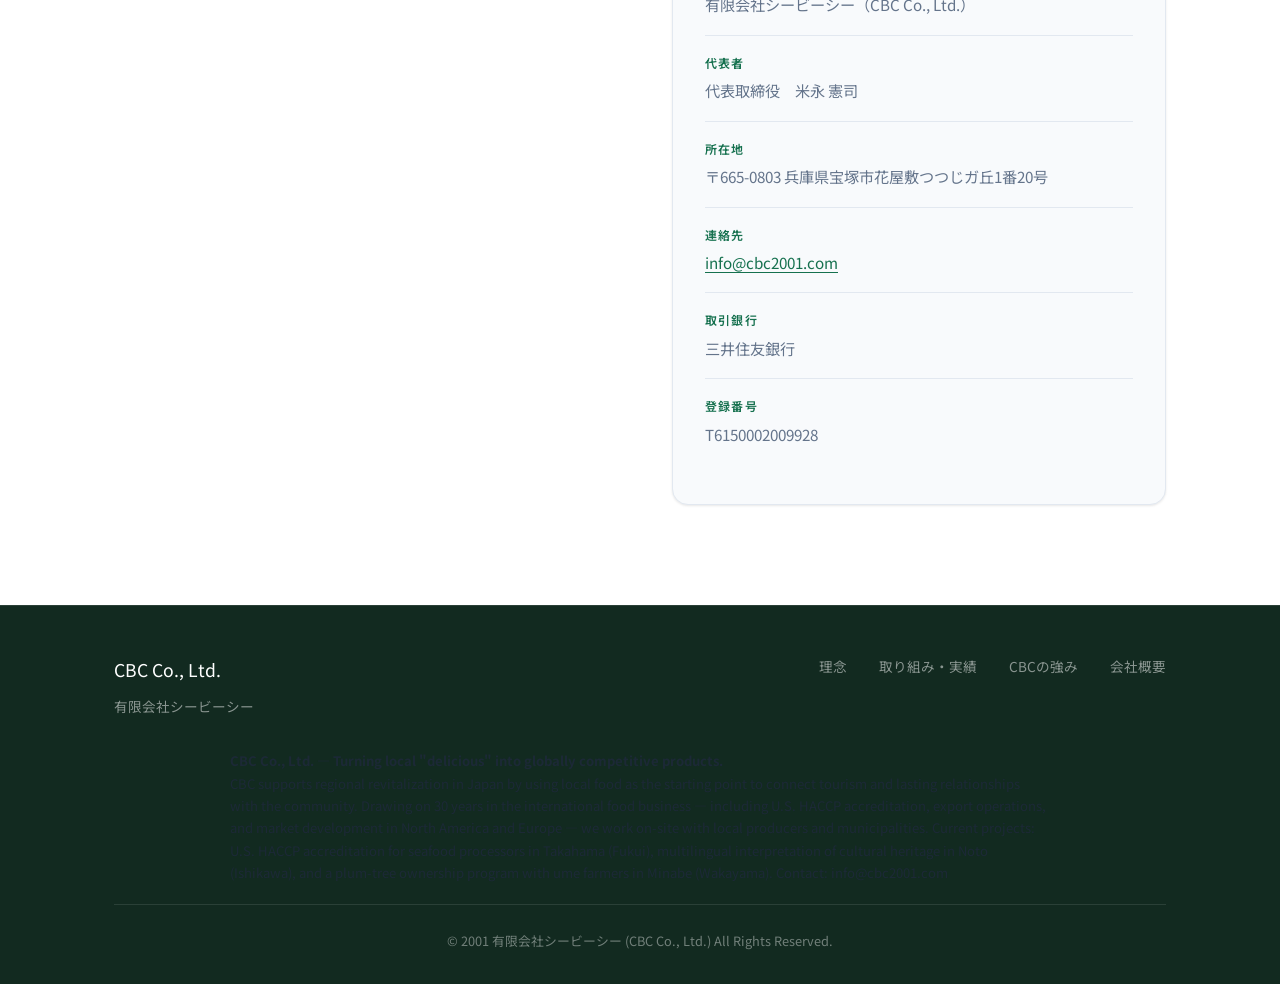
==== commit 81b92c0b: "fix: 経歴ハイライトの接続表現を「退社後」から「その後」に変更 Co-Authored-By: Claude Opus 5 <noreply@anthropic.com>" ====
--- a/index.html
+++ b/index.html
@@ -270,7 +270,7 @@
                         </div>
                         <div class="timeline-item">
                             <h4>欧州系冷凍パンメーカー日本法人（2社）</h4>
-                            <p>1社目で商品統括マネージャー・取締役を歴任。退社後、別メーカーの日本法人を立ち上げ社長として設立し、日本市場への参入を担う</p>
+                            <p>1社目で商品統括マネージャー・取締役を歴任。その後、別メーカーの日本法人を立ち上げ社長として設立し、日本市場への参入を担う</p>
                         </div>
                         <div class="timeline-item">
                             <h4>北米拠点 食品商社</h4>
--- a/style.css
+++ b/style.css
@@ -662,21 +662,24 @@
 }
 
 .service-card-img {
-  width: 100%;
+  display: block;
   height: 180px;
   object-fit: cover;
-  border-radius: calc(var(--radius) - 2px) calc(var(--radius) - 2px) 0 0;
-  margin: -28px -28px 20px -28px;
-  width: calc(100% + 56px);
-  display: block;
+  /* カードの padding ぶん外側へ広げて上部を全幅で敷く。
+     img の max-width: 100% を解除しないと右側が欠ける */
+  max-width: none;
+  width: calc(100% + var(--card-pad-x) * 2);
+  margin: calc(var(--card-pad-y) * -1) calc(var(--card-pad-x) * -1) 20px;
 }
 
 .service-card {
+  --card-pad-y: 36px;
+  --card-pad-x: 32px;
   background: var(--color-bg-card);
   border: 1px solid var(--color-border-light);
   border-radius: var(--radius);
   overflow: hidden;
-  padding: 36px 32px;
+  padding: var(--card-pad-y) var(--card-pad-x);
   transition: var(--transition);
   position: relative;
   overflow: hidden;
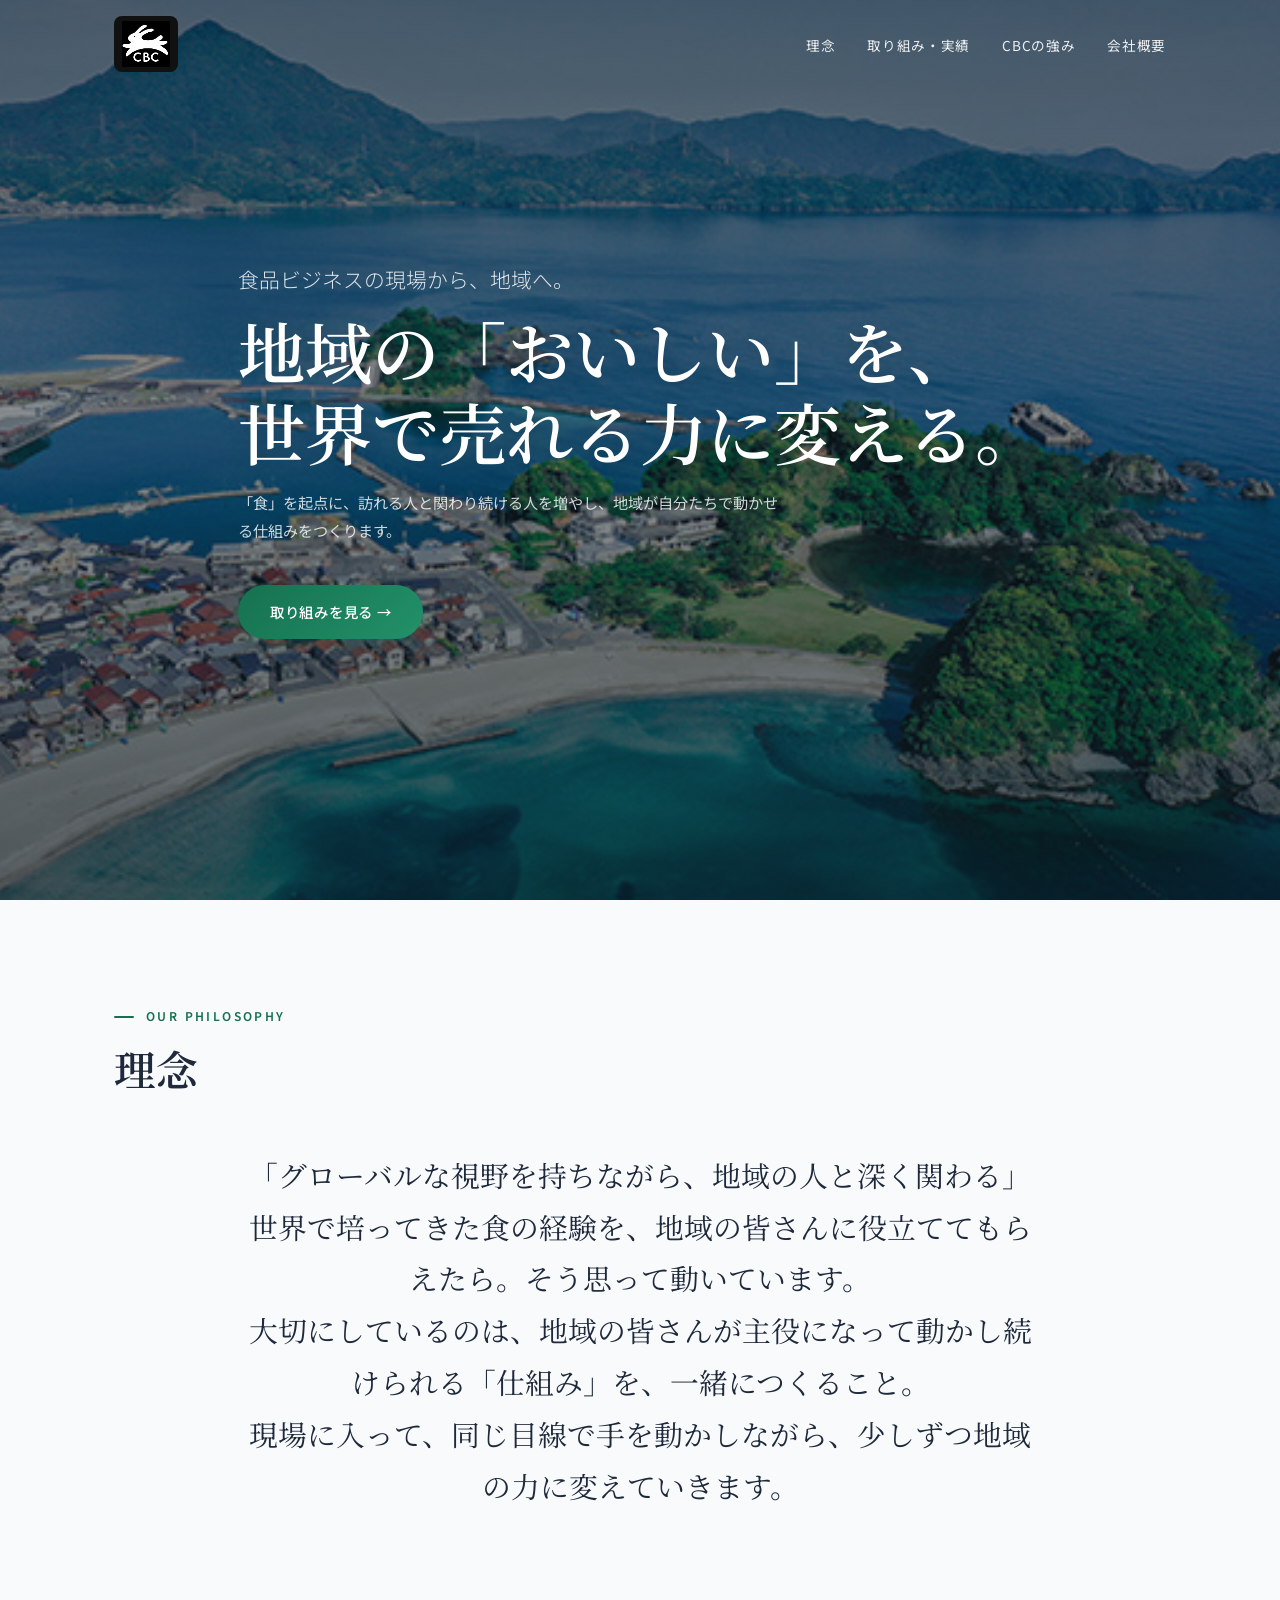
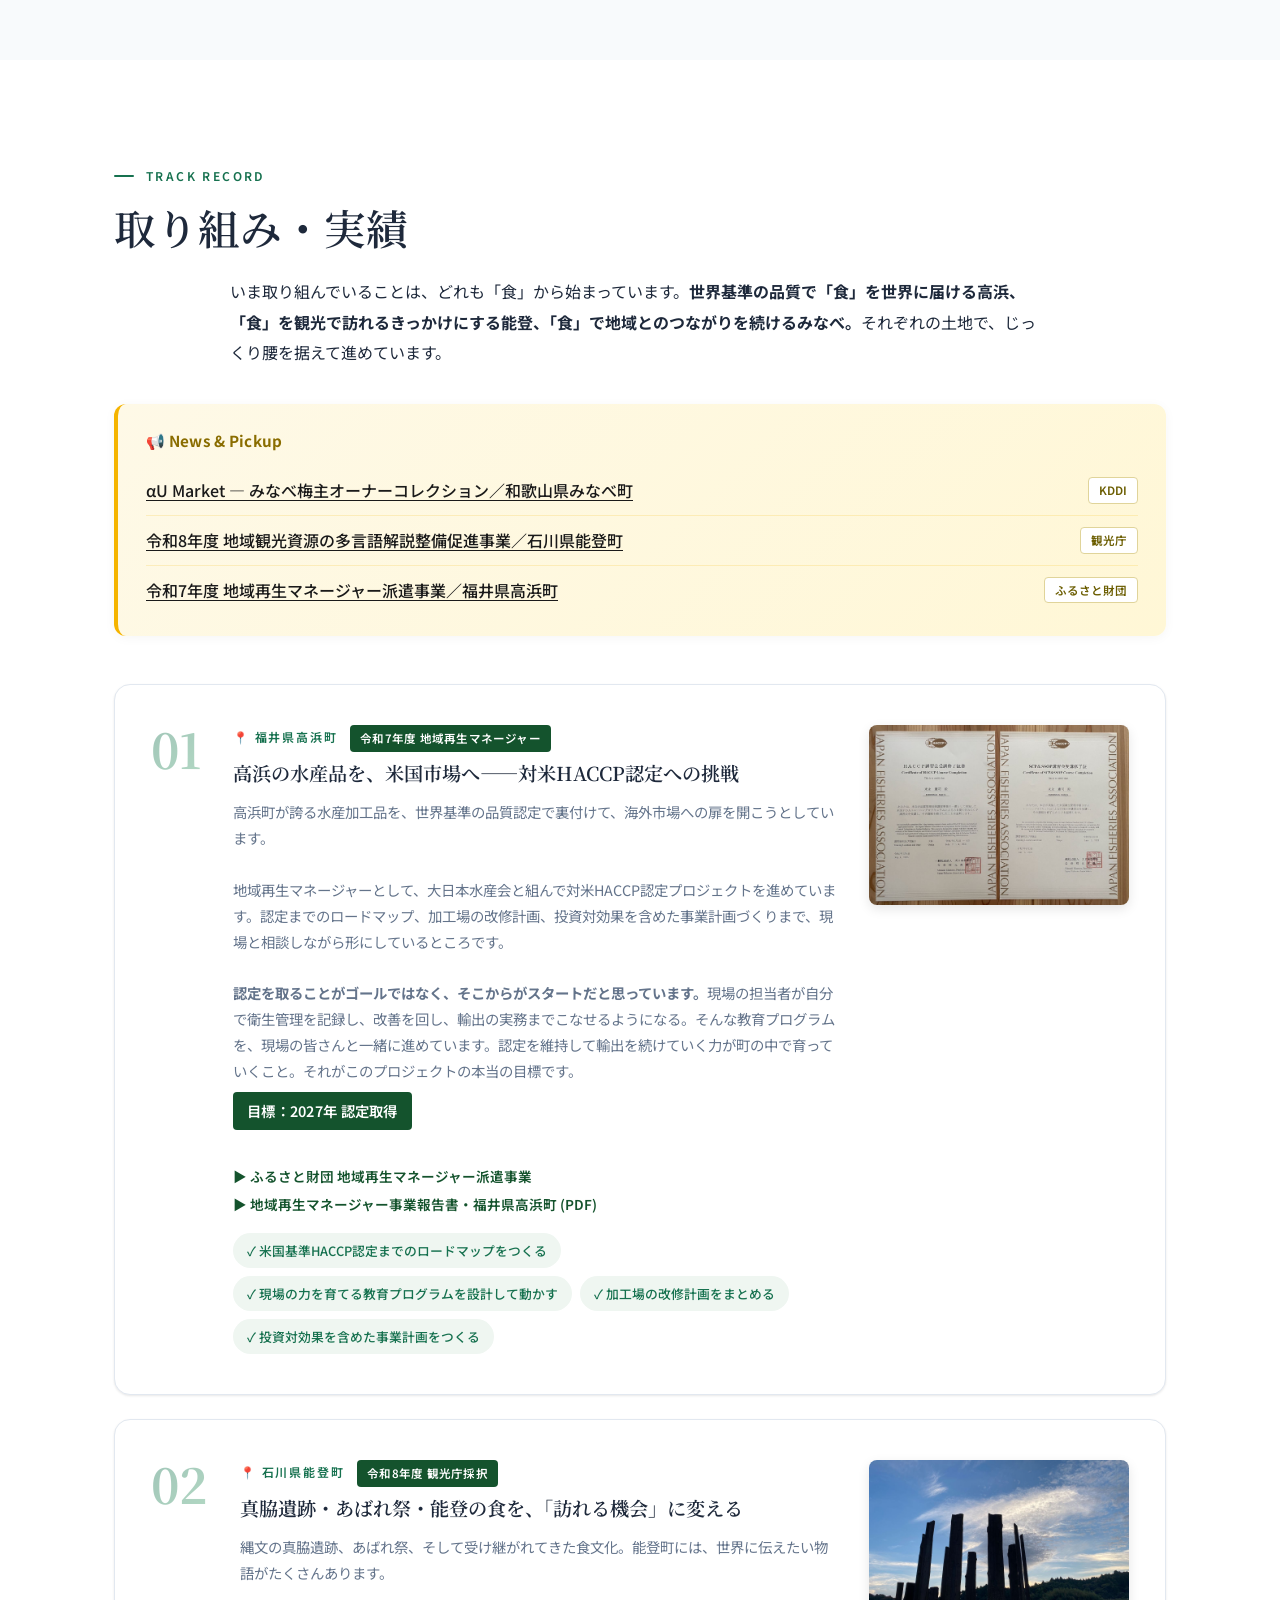
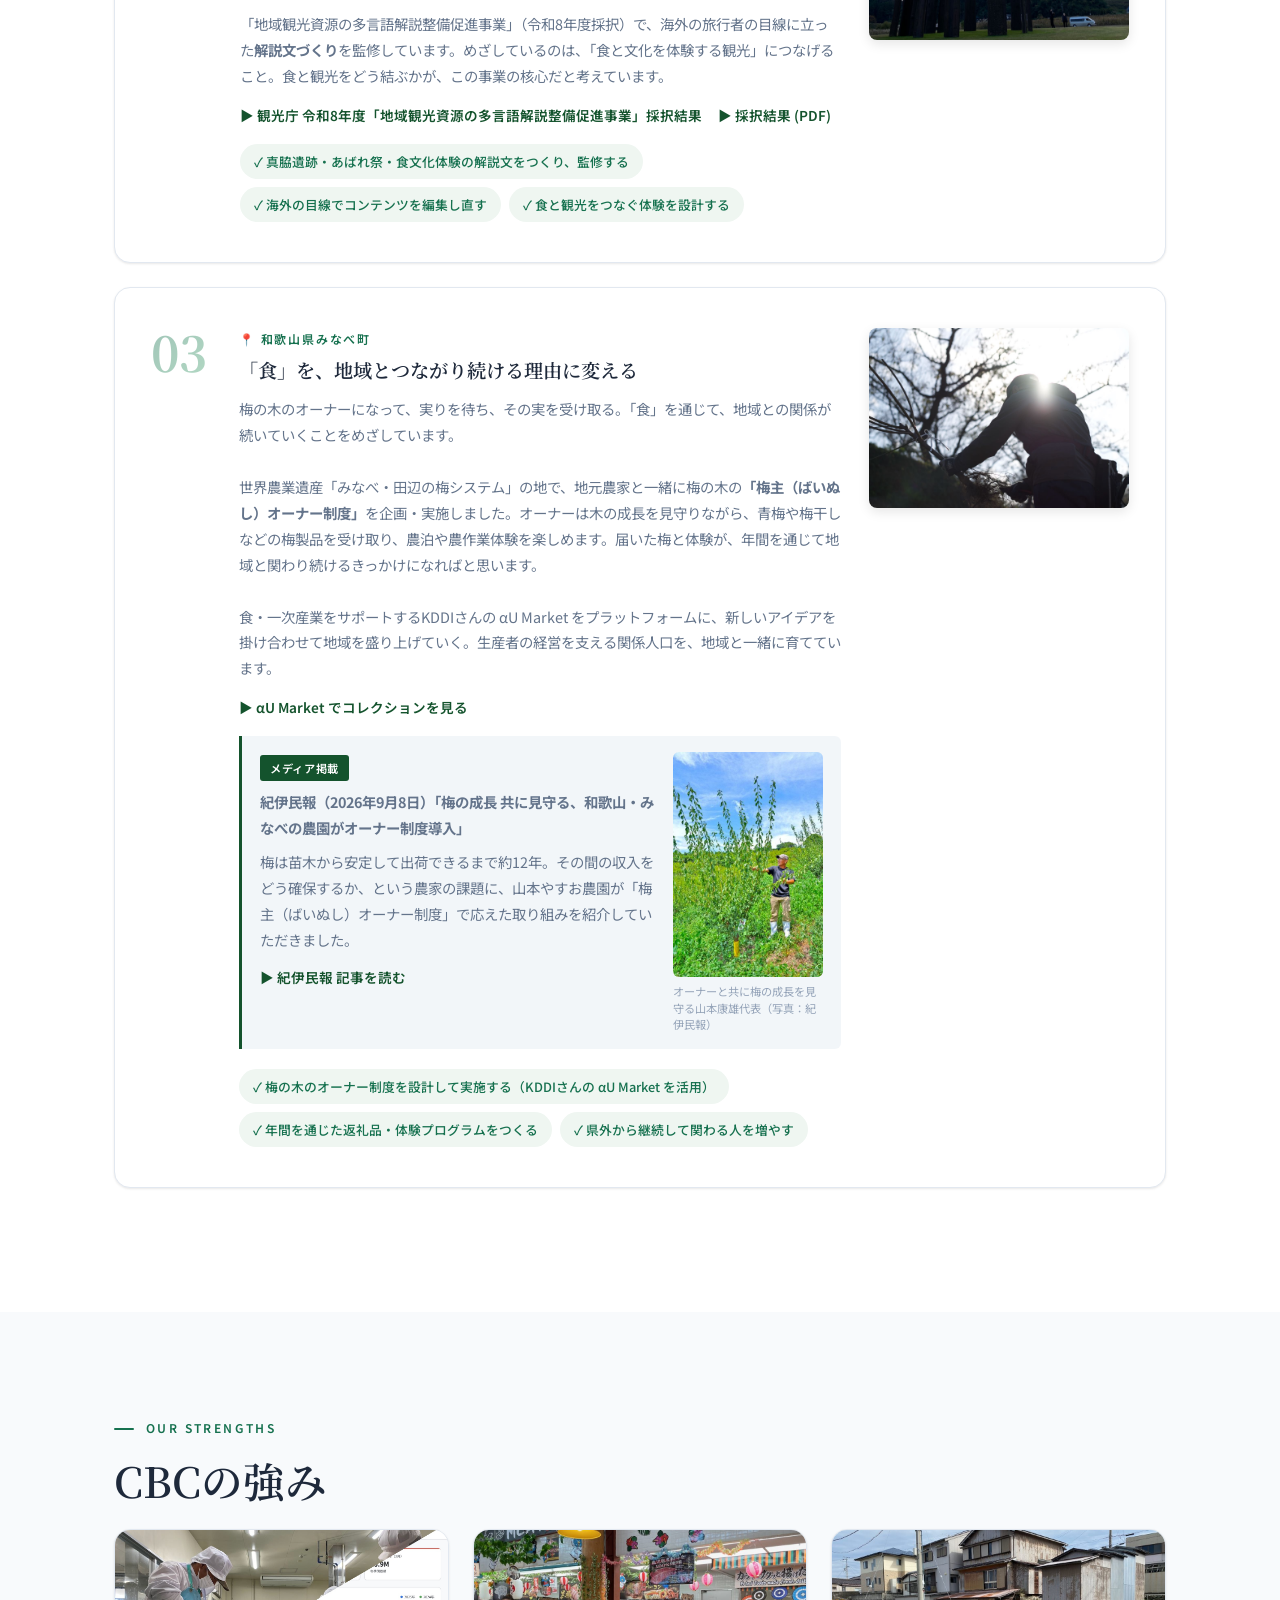
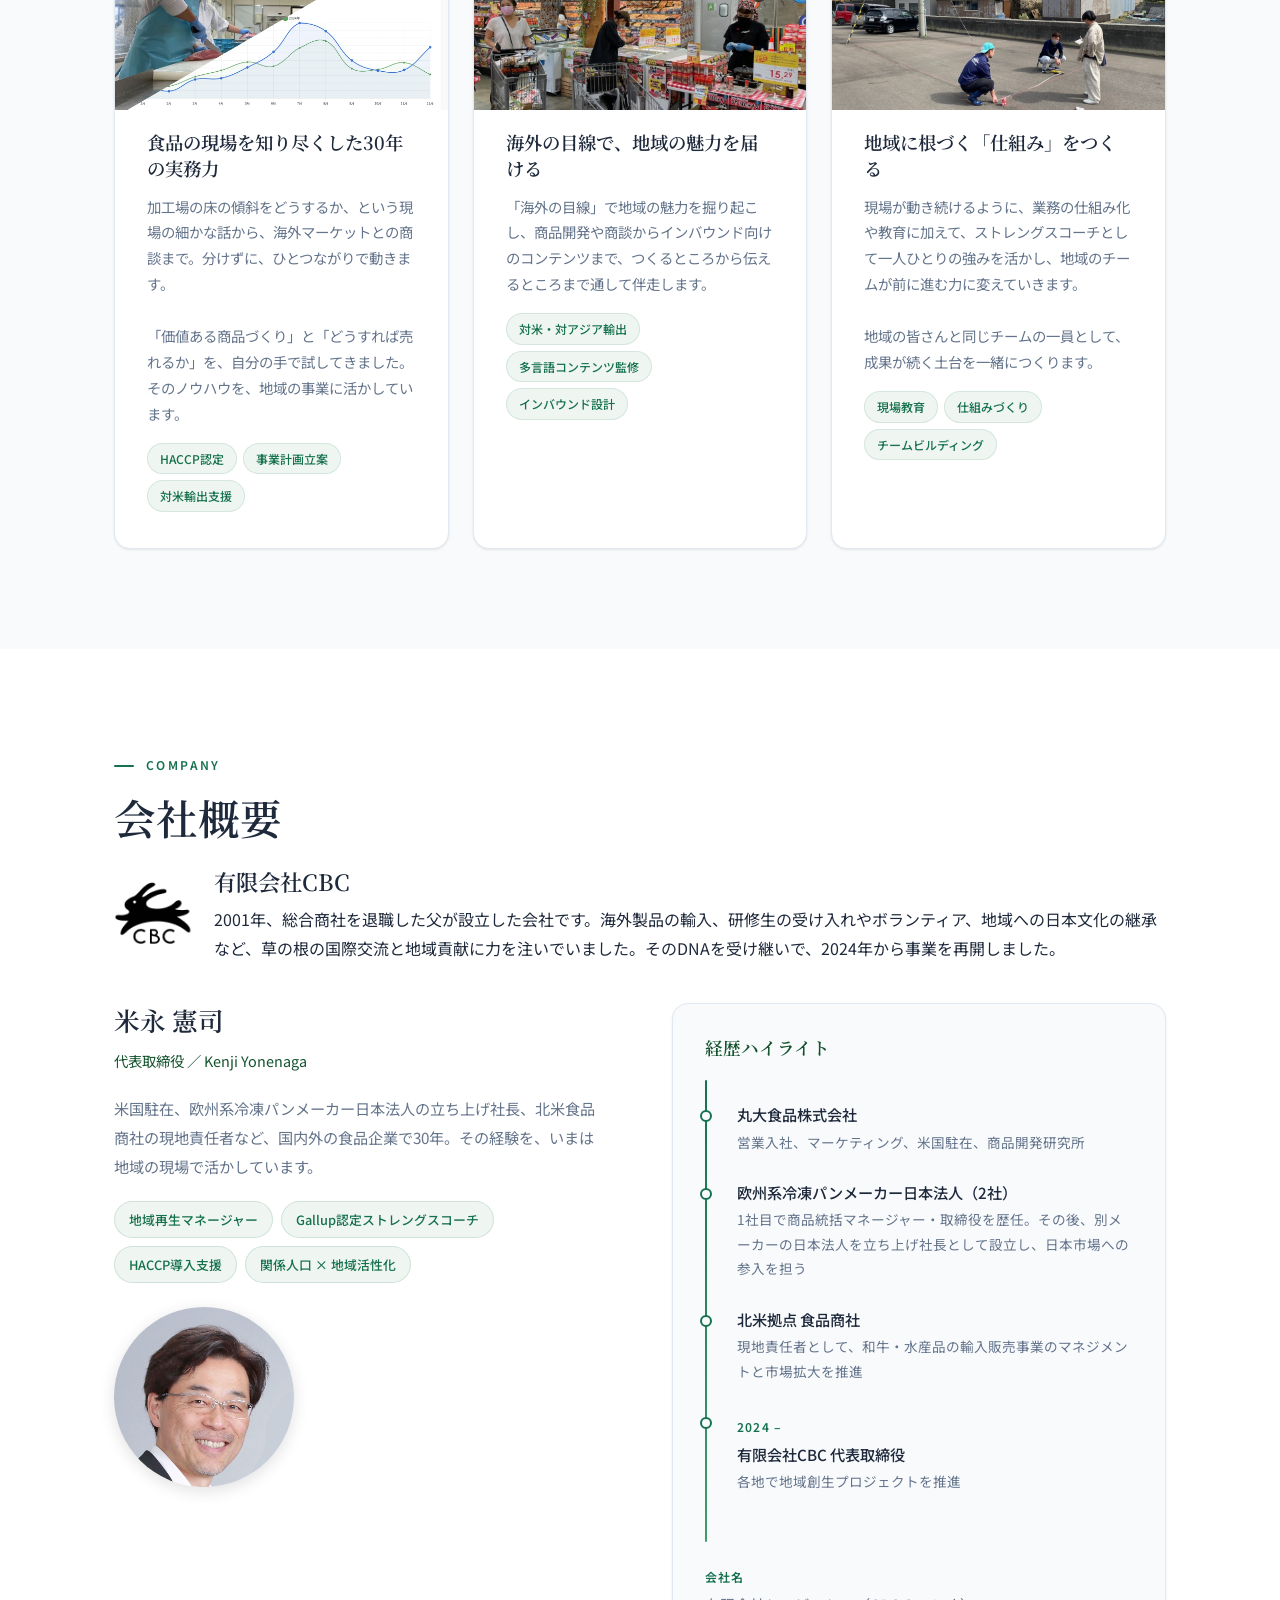
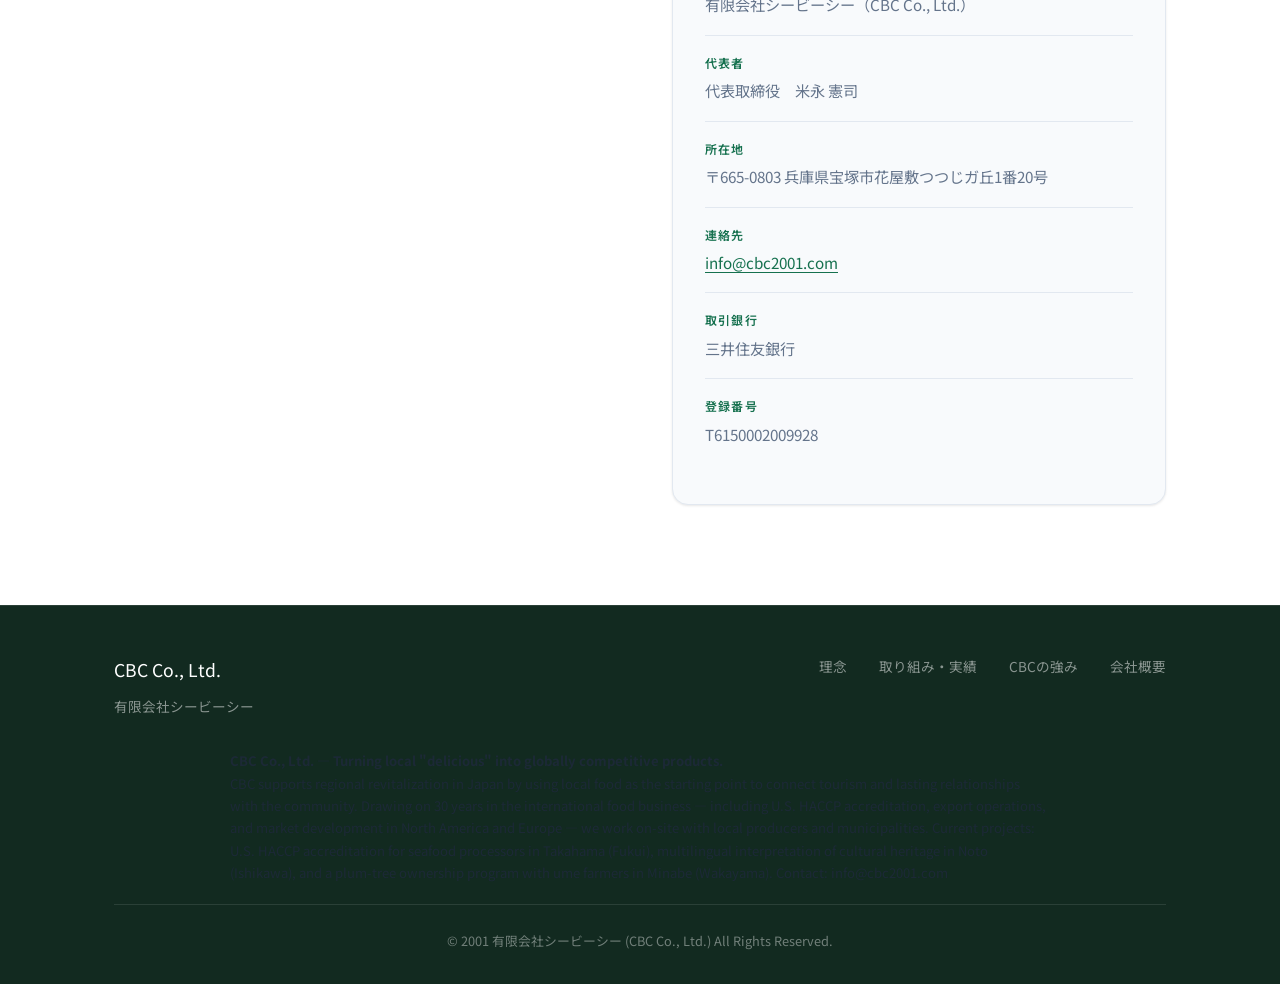
==== commit 64512f9b: "feat: OGP・ファビコン追加、全角数字と「30年」表記の統一、代替テキストと見出し階層の改善 Co-Authored-By: Claude Opus 5 <noreply@anthropic.c" ====
--- a/index.html
+++ b/index.html
@@ -5,6 +5,24 @@
     <meta name="viewport" content="width=device-width, initial-scale=1.0">
     <title>有限会社CBC | 地域の「おいしい」を、世界で売れる力に変える</title>
     <meta name="description" content="食品ビジネス30年の実務力で、「食」を起点に観光と関係人口をつなぎ、地域に根づく仕組みをつくる。HACCP認定支援、多言語解説整備、海外展開まで現場で伴走します。">
+    <link rel="canonical" href="https://www.cbc2001.com/">
+
+    <!-- SNS・LINE 共有時のプレビュー -->
+    <meta property="og:type" content="website">
+    <meta property="og:site_name" content="有限会社CBC">
+    <meta property="og:locale" content="ja_JP">
+    <meta property="og:url" content="https://www.cbc2001.com/">
+    <meta property="og:title" content="有限会社CBC | 地域の「おいしい」を、世界で売れる力に変える">
+    <meta property="og:description" content="食品ビジネス30年の実務力で、「食」を起点に観光と関係人口をつなぎ、地域に根づく仕組みをつくる。HACCP認定支援、多言語解説整備、海外展開まで現場で伴走します。">
+    <meta property="og:image" content="https://www.cbc2001.com/hero_takahama.jpg">
+    <meta property="og:image:width" content="700">
+    <meta property="og:image:height" content="394">
+    <meta property="og:image:alt" content="福井県高浜町の沿岸風景">
+    <meta name="twitter:card" content="summary_large_image">
+
+    <link rel="icon" href="cbc_logo.jpeg">
+    <link rel="apple-touch-icon" href="cbc_logo.jpeg">
+
     <link rel="stylesheet" href="style.css">
     <!-- Google Analytics -->
     <script async src="https://www.googletagmanager.com/gtag/js?id=G-JWTRM5EE16"></script>
@@ -135,7 +153,7 @@
                         <h3>真脇遺跡・あばれ祭・能登の食を、「訪れる機会」に変える</h3>
                         <p>縄文の真脇遺跡、あばれ祭、そして受け継がれてきた食文化。能登町には、世界に伝えたい物語がたくさんあります。<br><br>「地域観光資源の多言語解説整備促進事業」（令和8年度採択）で、海外の旅行者の目線に立った<strong>解説文づくり</strong>を監修しています。めざしているのは、「食と文化を体験する観光」につなげること。食と観光をどう結ぶかが、この事業の核心だと考えています。</p>
                         <div class="project-links" style="margin-bottom: 16px;">
-                            <a href="https://www.mlit.go.jp/kankocho/kobo05_00100.html" target="_blank" rel="noopener" class="project-link">▶ 観光庁 令和８年度「地域観光資源の多言語解説整備促進事業」採択結果</a>
+                            <a href="https://www.mlit.go.jp/kankocho/kobo05_00100.html" target="_blank" rel="noopener" class="project-link">▶ 観光庁 令和8年度「地域観光資源の多言語解説整備促進事業」採択結果</a>
                             <a href="https://www.mlit.go.jp/kankocho/content/001998495.pdf" target="_blank" rel="noopener" class="project-link">▶ 採択結果 (PDF)</a>
                         </div>
 
@@ -180,7 +198,7 @@
                             <span class="project-highlight">✓ 県外から継続して関わる人を増やす</span>
                         </div>
                     </div>
-                    <img src="project_02.jpeg" alt="農業現場の様子" class="project-img">
+                    <img src="project_02.jpeg" alt="梅の木の剪定作業をする生産者" class="project-img">
                 </div>
             </div>
         </div>
@@ -196,7 +214,7 @@
 
             <div class="services-grid">
                 <div class="service-card fade-in" data-delay="0">
-                    <img src="service_01.jpeg" alt="食品の現場を知り尽くした30年の実務力" class="service-card-img">
+                    <img src="service_01.jpeg" alt="水産加工場での作業と、月別の売上推移グラフ" class="service-card-img">
                     <h3>食品の現場を知り尽くした30年の実務力</h3>
                     <p>加工場の床の傾斜をどうするか、という現場の細かな話から、海外マーケットとの商談まで。分けずに、ひとつながりで動きます。<br><br>「価値ある商品づくり」と「どうすれば売れるか」を、自分の手で試してきました。そのノウハウを、地域の事業に活かしています。</p>
                     <div class="service-tags">
@@ -250,7 +268,7 @@
                     <h3 style="font-family: var(--font-heading); font-size: 1.6rem; margin-bottom: 8px;">米永 憲司</h3>
                     <p style="color: var(--color-accent); font-size: 0.9rem; margin-bottom: 20px;">代表取締役 ／ Kenji Yonenaga</p>
 
-                    <p>米国駐在、欧州系冷凍パンメーカー日本法人の立ち上げ社長、北米食品商社の現地責任者など、国内外の食品企業で30年あまり。その経験を、いまは地域の現場で活かしています。</p>
+                    <p>米国駐在、欧州系冷凍パンメーカー日本法人の立ち上げ社長、北米食品商社の現地責任者など、国内外の食品企業で30年。その経験を、いまは地域の現場で活かしています。</p>
 
                     <div class="strengths">
                         <span class="strength-tag">地域再生マネージャー</span>
@@ -262,7 +280,7 @@
                 </div>
 
                 <div class="profile-card fade-in-right">
-                    <h4 style="font-family: var(--font-heading); font-size: 1.1rem; margin-bottom: 20px; color: var(--color-accent);">経歴ハイライト</h4>
+                    <h3 style="font-family: var(--font-heading); font-size: 1.1rem; margin-bottom: 20px; color: var(--color-accent);">経歴ハイライト</h3>
                     <div class="timeline">
                         <div class="timeline-item">
                             <h4>丸大食品株式会社</h4>
